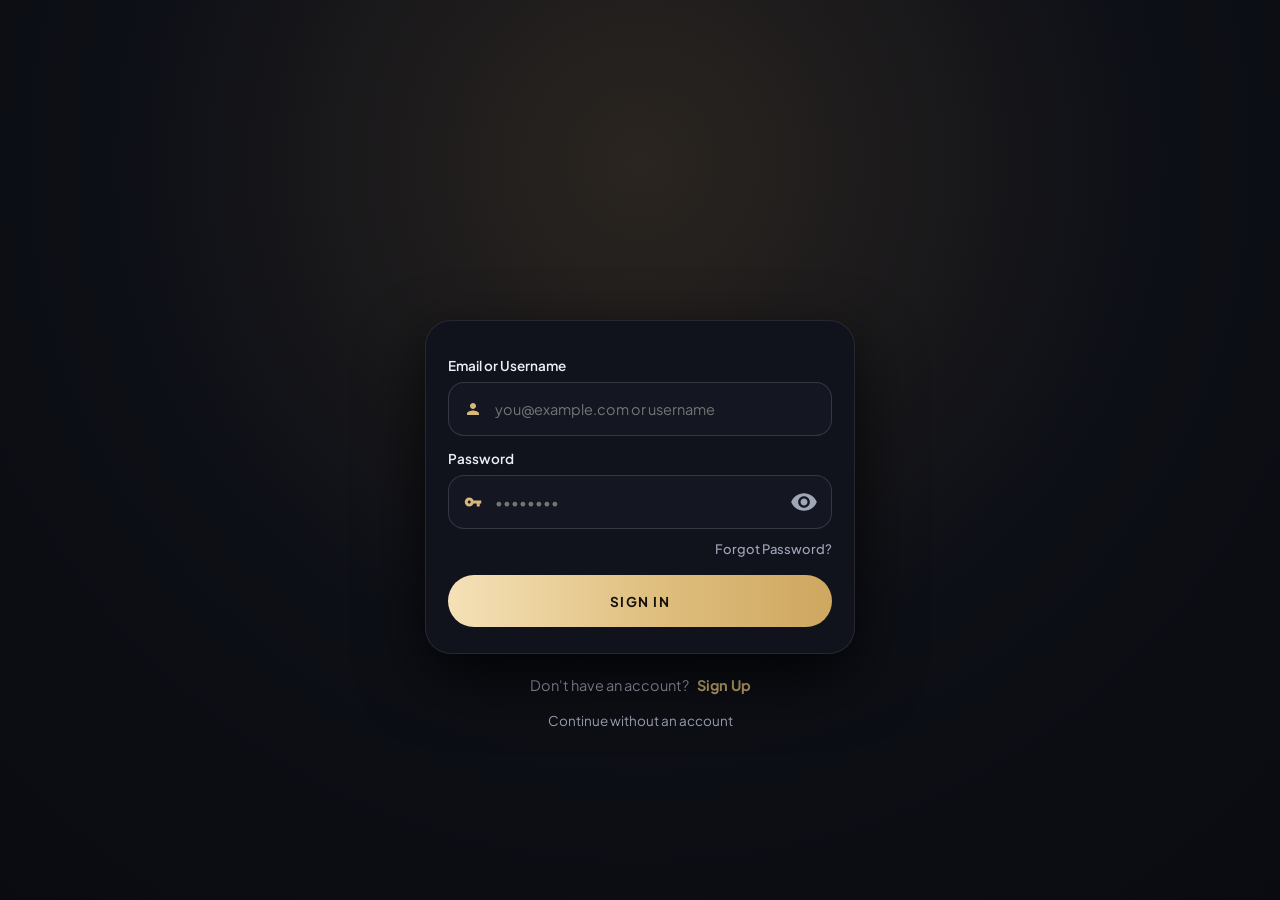
==== index.html @ 8891da36 "feat: add community review editing support Enable users to edit their community reviews directly wit" ====
<!DOCTYPE html>
<html lang="en" style="background-color:#09090f;">
<head>
  <meta charset="UTF-8" />
  <meta name="viewport" content="width=device-width, initial-scale=1.0, maximum-scale=1.0, user-scalable=no, viewport-fit=cover" />
  <title>Anime Universe — Track Anime &amp; Share Taste</title>
  <meta name="description" content="Track anime and donghua, follow weekly release schedules, rate with 5-star half-star precision, and share editorial review notes with the Anime Universe community." />
  <meta name="theme-color" content="#09090f" />
  <meta name="apple-mobile-web-app-capable" content="yes" />
  <meta name="apple-mobile-web-app-status-bar-style" content="black-translucent" />
  <meta name="apple-mobile-web-app-title" content="Anime Universe" />
  <link rel="manifest" href="/manifest.json" />
  <link rel="icon" type="image/png" sizes="192x192" href="/icon-192.png" />
  <link rel="icon" type="image/png" sizes="512x512" href="/icon-512.png" />
  <link rel="apple-touch-icon" href="/icon-192.png" />
  <link rel="preconnect" href="https://fonts.googleapis.com" />
  <link rel="preconnect" href="https://fonts.gstatic.com" crossorigin />
  <link href="https://fonts.googleapis.com/css2?family=Cormorant+Garamond:ital,wght@0,500;0,600;0,700;1,400&family=Plus+Jakarta+Sans:wght@400;500;600;700;800&display=swap" rel="stylesheet" />
  <link rel="stylesheet" href="/styles.css?v=2.19.2" />
</head>
<body style="background-color:#09090f;">
  <div id="app"></div>
  <script src="/assets-bundle.js"></script>
  <script type="module" src="/app.js?v=2.19.2"></script>
</body>
</html>
---- styles.css ----
/* ==========================================================================
   ANIME UNIVERSE — 1:1 OBSIDIAN & CHAMPAGNE GOLD DESIGN SYSTEM
   Exact visual & layout match to Android Compose screenshots across Web & PC
   ========================================================================== */

:root,
[data-theme="dark"] {
  --bg-main: #090B10;
  --bg-secondary: #0E1017;
  --card-bg: #12151F;
  --elevated-surface: #171B26;
  --glass-surface: rgba(18, 21, 31, 0.92);
  --accent-primary: #D8B778;
  --accent-secondary: #A68246;
  --highlight: #F0D9A8;
  --accent-soft: rgba(216, 183, 120, 0.15);
  --accent-border: rgba(216, 183, 120, 0.45);
  --on-accent: #141109;
  --text-primary: #F5F2EB;
  --text-secondary: #9FA6B8;
  --text-muted: #687084;
  --border-subtle: rgba(255, 255, 255, 0.07);
  --border-strong: rgba(216, 183, 120, 0.32);
  --success: #50C882;
  --warning: #E5A93C;
  --error: #E55A6B;
  --shadow-elevated: 0 18px 48px rgba(0, 0, 0, 0.72);
  color-scheme: dark;
}

[data-theme="light"] {
  --bg-main: #F6F7FB;
  --bg-secondary: #ECEEF5;
  --card-bg: #FFFFFF;
  --elevated-surface: #E3E6F0;
  --glass-surface: rgba(255, 255, 255, 0.90);
  --accent-primary: #9A670E;
  --accent-secondary: #7B4F05;
  --highlight: #7B4F05;
  --accent-soft: rgba(154, 103, 14, 0.12);
  --accent-border: rgba(154, 103, 14, 0.36);
  --on-accent: #FFFFFF;
  --text-primary: #141720;
  --text-secondary: #4C5366;
  --text-muted: #687084;
  --border-subtle: rgba(20, 23, 32, 0.09);
  --border-strong: rgba(154, 103, 14, 0.28);
  --success: #127A4E;
  --warning: #A66208;
  --error: #C43040;
  --shadow-elevated: 0 16px 40px rgba(20, 23, 32, 0.12);
  color-scheme: light;
}

/* Accent Theme Palettes */
[data-accent="ROSE"][data-theme="dark"] {
  --accent-primary: #F48FB1;
  --accent-secondary: #C25E82;
  --highlight: #FBCFE8;
  --accent-soft: rgba(244, 143, 177, 0.15);
  --accent-border: rgba(244, 143, 177, 0.42);
  --border-strong: rgba(244, 143, 177, 0.28);
  --on-accent: #1F0913;
}
[data-accent="EMERALD"][data-theme="dark"] {
  --accent-primary: #5CE098;
  --accent-secondary: #229A60;
  --highlight: #B8F7D4;
  --accent-soft: rgba(92, 224, 152, 0.14);
  --accent-border: rgba(92, 224, 152, 0.42);
  --border-strong: rgba(92, 224, 152, 0.28);
  --on-accent: #041E11;
}
[data-accent="INDIGO"][data-theme="dark"] {
  --accent-primary: #93A8FF;
  --accent-secondary: #5B73E8;
  --highlight: #DCE4FF;
  --accent-soft: rgba(147, 168, 255, 0.15);
  --accent-border: rgba(147, 168, 255, 0.42);
  --border-strong: rgba(147, 168, 255, 0.28);
  --on-accent: #080E2C;
}

* {
  box-sizing: border-box;
  margin: 0;
  padding: 0;
  -webkit-tap-highlight-color: transparent;
}

html, body {
  min-height: 100vh;
  background-color: var(--bg-main);
  color: var(--text-primary);
  font-family: 'Plus Jakarta Sans', -apple-system, BlinkMacSystemFont, 'SF Pro Text', 'Segoe UI', sans-serif;
  -webkit-font-smoothing: antialiased;
  -moz-osx-font-smoothing: grayscale;
  overflow-x: clip;
  user-select: none;
  -webkit-user-select: none;
  -webkit-tap-highlight-color: transparent;
  -webkit-touch-callout: none;
  overscroll-behavior: none;
}

input,
textarea,
[contenteditable="true"] {
  user-select: text;
  -webkit-user-select: text;
  -webkit-touch-callout: default;
}

img,
svg {
  -webkit-user-drag: none;
  user-drag: none;
  -webkit-touch-callout: none;
}

::-webkit-scrollbar {
  width: 6px;
  height: 6px;
}
::-webkit-scrollbar-track {
  background: transparent;
}
::-webkit-scrollbar-thumb {
  background: var(--border-strong);
  border-radius: 999px;
}

.serif-heading {
  font-family: 'Cormorant Garamond', Georgia, serif;
  font-weight: 500;
  letter-spacing: -0.01em;
}

.micro-label {
  font-size: 9.5px;
  font-weight: 700;
  text-transform: uppercase;
  letter-spacing: 0.15em;
}

.tabular-num {
  font-variant-numeric: tabular-nums;
}

/* ==========================================================================
   APP SHELL: SIDEBAR (>=900px), COMPACT RAIL (600-899px), BOTTOM DOCK (<600px)
   ========================================================================== */

.universe-scaffold {
  display: flex;
  min-height: 100vh;
  width: 100%;
  padding-left: 244px;
}

.midnight-sidebar {
  width: 244px;
  background: var(--bg-secondary);
  border-right: 1px solid var(--border-subtle);
  display: flex;
  flex-direction: column;
  padding: calc(22px + env(safe-area-inset-top, 0px)) 14px calc(22px + env(safe-area-inset-bottom, 0px));
  position: fixed;
  top: 0;
  left: 0;
  bottom: 0;
  height: 100vh;
  height: 100dvh;
  overflow-y: auto;
  overscroll-behavior: contain;
  flex-shrink: 0;
  z-index: 40;
  gap: 8px;
}

.sidebar-brand-row {
  display: flex;
  align-items: center;
  gap: 12px;
  padding: 4px 8px 14px;
}

.brand-monogram {
  width: 38px;
  height: 38px;
  border-radius: 12px;
  background: linear-gradient(135deg, var(--accent-primary), var(--accent-secondary));
  border: 1px solid rgba(255, 255, 255, 0.28);
  display: inline-flex;
  align-items: center;
  justify-content: center;
  font-family: 'Cormorant Garamond', Georgia, serif;
  font-size: 21px;
  font-weight: 700;
  color: var(--on-accent);
  flex-shrink: 0;
}

.quick-jump-box {
  width: 100%;
  height: 46px;
  border-radius: 16px;
  background: var(--card-bg);
  border: 1px solid rgba(255, 255, 255, 0.10);
  color: var(--text-secondary);
  display: flex;
  align-items: center;
  gap: 10px;
  padding: 0 14px;
  font-size: 13.5px;
  cursor: pointer;
  margin-bottom: 12px;
  transition: border-color 0.16s ease;
}
.quick-jump-box:hover {
  border-color: var(--accent-primary);
}

.sidebar-item {
  width: 100%;
  height: 50px;
  border-radius: 16px;
  border: 1px solid transparent;
  background: transparent;
  color: var(--text-secondary);
  display: flex;
  align-items: center;
  gap: 14px;
  padding: 0 14px;
  font-size: 14.5px;
  font-weight: 500;
  font-family: inherit;
  cursor: pointer;
  transition: all 0.16s ease;
}
.sidebar-item:hover {
  background: var(--card-bg);
  color: var(--text-primary);
}
.sidebar-item.active {
  background: rgba(216, 183, 120, 0.14);
  border-color: rgba(216, 183, 120, 0.45);
  color: var(--highlight);
  font-weight: 600;
}
.sidebar-item svg {
  width: 20px;
  height: 20px;
  flex-shrink: 0;
  color: var(--text-secondary);
}
.sidebar-item.active svg {
  color: var(--accent-primary);
}

.midnight-compact-rail {
  display: none;
  width: 84px;
  background: var(--bg-secondary);
  border-right: 1px solid var(--border-subtle);
  flex-direction: column;
  align-items: center;
  padding: calc(18px + env(safe-area-inset-top, 0px)) 8px calc(18px + env(safe-area-inset-bottom, 0px));
  position: fixed;
  top: 0;
  left: 0;
  bottom: 0;
  height: 100vh;
  height: 100dvh;
  overflow-y: auto;
  overscroll-behavior: contain;
  flex-shrink: 0;
  z-index: 40;
  gap: 10px;
}

.rail-item {
  width: 100%;
  height: 54px;
  border-radius: 16px;
  border: 1px solid transparent;
  background: transparent;
  color: var(--text-secondary);
  display: flex;
  flex-direction: column;
  align-items: center;
  justify-content: center;
  gap: 3px;
  font-size: 9px;
  font-weight: 600;
  font-family: inherit;
  cursor: pointer;
  transition: all 0.16s ease;
}
.rail-item.active {
  background: var(--accent-soft);
  border-color: var(--accent-border);
  color: var(--highlight);
}
.rail-item svg {
  width: 20px;
  height: 20px;
}
.rail-item.active svg {
  color: var(--accent-primary);
}

.universe-stage {
  flex: 1;
  min-width: 0;
  width: 100%;
  max-width: 1180px;
  margin: 0 auto;
  padding: calc(14px + env(safe-area-inset-top, 0px)) 22px calc(116px + env(safe-area-inset-bottom, 0px));
}

.midnight-bottom-dock-wrap {
  display: none;
  position: fixed;
  left: 0;
  right: 0;
  bottom: 0;
  padding: 10px 16px calc(10px + env(safe-area-inset-bottom, 0px));
  background: linear-gradient(180deg, transparent 0%, rgba(9, 11, 16, 0.88) 55%, var(--bg-main) 100%);
  z-index: 60;
  justify-content: center;
  pointer-events: none;
}

.midnight-bottom-dock {
  pointer-events: auto;
  width: 100%;
  max-width: 480px;
  height: 64px;
  border-radius: 999px;
  background: var(--bg-secondary);
  border: 1px solid var(--border-strong);
  box-shadow: 0 16px 38px rgba(0, 0, 0, 0.72);
  display: flex;
  align-items: center;
  justify-content: space-evenly;
  padding: 0 6px;
}

.dock-tab {
  flex: 1;
  height: 52px;
  border-radius: 999px;
  border: none;
  background: transparent;
  color: var(--text-muted);
  display: flex;
  flex-direction: column;
  align-items: center;
  justify-content: center;
  gap: 2px;
  cursor: pointer;
  transition: all 0.16s ease;
  font-family: inherit;
}
.dock-tab.active {
  background: var(--accent-soft);
  color: var(--highlight);
}
.dock-tab svg {
  width: 20px;
  height: 20px;
  color: var(--text-muted);
}
.dock-tab.active svg {
  color: var(--accent-primary);
}
.dock-tab-label {
  font-size: 8px;
  font-weight: 800;
  letter-spacing: 0.9px;
  text-transform: uppercase;
}

@media (min-width: 600px) and (max-width: 899px) {
  .universe-scaffold { padding-left: 84px; }
  .midnight-sidebar { display: none; }
  .midnight-compact-rail { display: flex; }
  .midnight-bottom-dock-wrap { display: none; }
}

@media (max-width: 599px) {
  .universe-scaffold { padding-left: 0; }
  .midnight-sidebar { display: none; }
  .midnight-compact-rail { display: none; }
  .midnight-bottom-dock-wrap { display: flex; }
  .universe-stage {
    padding: calc(10px + env(safe-area-inset-top, 0px)) 14px calc(110px + env(safe-area-inset-bottom, 0px));
  }
}

/* ==========================================================================
   OBSIDIAN TOP BAR
   ========================================================================== */

.obsidian-topbar {
  display: flex;
  align-items: center;
  justify-content: space-between;
  gap: 12px;
  padding: 4px 0 10px;
  margin-bottom: 12px;
}

.topbar-left {
  display: flex;
  align-items: center;
  gap: 12px;
  min-width: 0;
  flex: 1;
}

.topbar-title-main {
  font-family: 'Cormorant Garamond', Georgia, serif;
  font-size: 34px;
  line-height: 36px;
  font-weight: 500;
  color: var(--text-primary);
}

.topbar-title-brand {
  font-family: 'Cormorant Garamond', Georgia, serif;
  font-size: 26px;
  line-height: 28px;
  font-weight: 500;
  color: var(--text-primary);
}
.topbar-title-brand em {
  color: var(--accent-primary);
  font-style: italic;
}

.topbar-subtitle {
  font-size: 9.5px;
  font-weight: 700;
  letter-spacing: 2.4px;
  text-transform: uppercase;
  color: var(--text-secondary);
  margin-top: 3px;
}

.topbar-right {
  display: flex;
  align-items: center;
  gap: 10px;
  flex-shrink: 0;
}

.app-icon-btn {
  width: 44px;
  height: 44px;
  border-radius: 50%;
  background: var(--elevated-surface);
  border: 1px solid rgba(255, 255, 255, 0.09);
  color: var(--text-primary);
  display: inline-flex;
  align-items: center;
  justify-content: center;
  cursor: pointer;
  transition: transform 0.16s ease, border-color 0.16s ease;
}
.app-icon-btn:hover {
  transform: scale(1.05);
  border-color: var(--accent-border);
}
.app-icon-btn svg {
  width: 19px;
  height: 19px;
}

.profile-avatar-btn {
  width: 42px;
  height: 42px;
  border-radius: 50%;
  background: linear-gradient(135deg, var(--accent-primary), var(--accent-secondary));
  border: 1.5px solid rgba(255, 255, 255, 0.55);
  overflow: hidden;
  cursor: pointer;
  display: inline-flex;
  align-items: center;
  justify-content: center;
  padding: 0;
}
.profile-avatar-btn img {
  width: 100%;
  height: 100%;
  object-fit: cover;
  border-radius: 50%;
}

/* ==========================================================================
   HOME SCREEN: WEEK STRIP & DAY HEADERS (Matches Screenshot 3 1:1)
   ========================================================================== */

.section-header-row {
  display: flex;
  align-items: center;
  justify-content: space-between;
  margin-bottom: 12px;
}

.library-jump-pill {
  border-radius: 999px;
  background: #151824;
  border: 1px solid rgba(255, 255, 255, 0.08);
  color: var(--accent-primary);
  padding: 7px 14px;
  font-size: 10.5px;
  font-weight: 700;
  letter-spacing: 1.4px;
  text-transform: uppercase;
  cursor: pointer;
  font-family: inherit;
}
.library-jump-pill:hover {
  border-color: var(--accent-border);
}

.show-count-pill {
  border-radius: 999px;
  background: #151824;
  border: 1px solid rgba(255, 255, 255, 0.07);
  color: var(--accent-primary);
  padding: 5px 12px;
  font-size: 10px;
  font-weight: 700;
  letter-spacing: 1.3px;
  text-transform: uppercase;
}

.week-strip {
  display: flex;
  align-items: center;
  gap: 10px;
  overflow-x: auto;
  padding: 2px 0 10px;
  margin-bottom: 16px;
  scrollbar-width: none;
}
.week-strip::-webkit-scrollbar {
  display: none;
}

.week-day-pill {
  min-width: 64px;
  height: 78px;
  user-select: none;
  -webkit-user-select: none;
  -webkit-touch-callout: none;
  border-radius: 22px;
  background: #151824;
  border: 1px solid rgba(255, 255, 255, 0.08);
  padding: 9px 10px;
  display: flex;
  flex-direction: column;
  align-items: center;
  justify-content: space-between;
  cursor: pointer;
  flex-shrink: 0;
  transition: all 0.16s ease;
  font-family: inherit;
  position: relative;
}
.week-day-pill:hover {
  border-color: var(--accent-border);
}
.week-day-pill.selected {
  background: linear-gradient(180deg, rgba(216, 183, 120, 0.22), rgba(216, 183, 120, 0.08));
  border: 1.5px solid var(--accent-primary);
}
.week-day-pill.all-pill {
  justify-content: center;
}
.week-day-pill.all-pill .all-label {
  font-size: 15px;
  font-weight: 600;
  color: var(--text-secondary);
}
.week-day-pill.all-pill.selected .all-label {
  color: var(--highlight);
}
.week-day-pill.all-pill .all-dot {
  position: absolute;
  bottom: 8px;
  width: 5px;
  height: 5px;
  border-radius: 50%;
  background: var(--accent-primary);
}

.week-day-top {
  font-size: 9.5px;
  font-weight: 700;
  letter-spacing: 0.8px;
  text-transform: uppercase;
  color: var(--text-secondary);
}
.week-day-pill.selected .week-day-top {
  color: var(--highlight);
}

.week-day-mid {
  font-size: 19px;
  line-height: 21px;
  font-weight: 700;
  color: var(--text-primary);
  font-variant-numeric: tabular-nums;
}

.week-day-bottom {
  font-size: 11px;
  font-weight: 600;
  color: var(--text-muted);
  font-variant-numeric: tabular-nums;
}
.week-day-bottom.today-tag {
  font-size: 8.5px;
  font-weight: 800;
  letter-spacing: 0.6px;
  color: var(--success);
  text-transform: uppercase;
}

/* ==========================================================================
   POSTER TRACKER CARD
   ========================================================================== */

.poster-grid {
  display: grid;
  grid-template-columns: repeat(2, minmax(0, 1fr));
  gap: 18px 14px;
}
@media (min-width: 560px) {
  .poster-grid { grid-template-columns: repeat(3, minmax(0, 1fr)); }
}
@media (min-width: 840px) {
  .poster-grid { grid-template-columns: repeat(4, minmax(0, 1fr)); }
}
@media (min-width: 1120px) {
  .poster-grid { grid-template-columns: repeat(4, minmax(0, 1fr)); }
}

.poster-tracker-card {
  display: flex;
  flex-direction: column;
  width: 100%;
  transition: transform 0.2s cubic-bezier(0.22, 1, 0.36, 1);
}
.poster-tracker-card:hover {
  transform: translateY(-2px);
}

.poster-frame {
  position: relative;
  width: 100%;
  aspect-ratio: 2 / 3;
  border-radius: 22px;
  background: var(--card-bg);
  border: 1px solid var(--border-subtle);
  overflow: hidden;
  cursor: pointer;
  box-shadow: 0 6px 18px rgba(0, 0, 0, 0.48);
}
.poster-tracker-card:hover .poster-frame {
  border-color: var(--accent-primary);
}

.poster-frame img {
  width: 100%;
  height: 100%;
  object-fit: cover;
  display: block;
}

.poster-scrim {
  position: absolute;
  inset: 0;
  background: linear-gradient(180deg, transparent 0%, transparent 45%, rgba(0, 0, 0, 0.55) 75%, rgba(0, 0, 0, 0.90) 100%);
  pointer-events: none;
}

.poster-top-left {
  position: absolute;
  top: 10px;
  left: 10px;
  z-index: 2;
}

.poster-top-right {
  position: absolute;
  top: 10px;
  right: 10px;
  z-index: 2;
}

.rating-badge {
  display: inline-flex;
  align-items: center;
  gap: 4px;
  padding: 4px 9px;
  border-radius: 999px;
  background: rgba(14, 16, 24, 0.92);
  border: 1px solid var(--accent-border);
  color: var(--text-primary);
  font-size: 11px;
  font-weight: 700;
  font-variant-numeric: tabular-nums;
}

.poster-bottom-left {
  position: absolute;
  bottom: 10px;
  left: 12px;
  z-index: 2;
  font-size: 12px;
  font-weight: 700;
  color: #FFFFFF;
  font-variant-numeric: tabular-nums;
}

.poster-bottom-right {
  position: absolute;
  bottom: 10px;
  right: 10px;
  z-index: 2;
  padding: 4px 9px;
  border-radius: 999px;
  background: var(--accent-primary);
  color: var(--on-accent);
  font-size: 9px;
  font-weight: 800;
  letter-spacing: 0.5px;
  text-transform: uppercase;
}

.poster-info-col {
  display: flex;
  flex-direction: column;
  gap: 7px;
  padding: 9px 4px 4px;
}

.poster-card-title {
  font-size: 14px;
  line-height: 18px;
  font-weight: 600;
  color: var(--text-primary);
  min-height: 36px;
  display: -webkit-box;
  -webkit-line-clamp: 2;
  -webkit-box-orient: vertical;
  overflow: hidden;
  cursor: pointer;
}

.app-progress-bar {
  width: 100%;
  height: 3px;
  border-radius: 999px;
  background: var(--border-subtle);
  overflow: hidden;
}
.app-progress-fill {
  height: 100%;
  border-radius: 999px;
  background: linear-gradient(90deg, var(--accent-secondary), var(--accent-primary));
  transition: width 0.25s ease;
}
.app-progress-fill.completed {
  background: var(--success);
}

.capsule-stepper {
  width: 100%;
  border-radius: 999px;
  background: #151824;
  padding: 4px;
  display: flex;
  align-items: center;
  justify-content: space-between;
}

.stepper-circle-btn {
  width: 30px;
  height: 30px;
  border-radius: 50%;
  border: none;
  background: var(--card-bg);
  color: var(--text-primary);
  font-size: 16px;
  font-weight: 600;
  display: inline-flex;
  align-items: center;
  justify-content: center;
  cursor: pointer;
  flex-shrink: 0;
}
.stepper-circle-btn:disabled {
  opacity: 0.42;
  cursor: default;
}
.stepper-circle-btn.plus:not(:disabled) {
  background: var(--accent-primary);
  color: var(--on-accent);
  font-weight: 700;
}

.stepper-center-count {
  flex: 1;
  text-align: center;
  font-size: 14px;
  font-weight: 700;
  color: var(--text-primary);
  font-variant-numeric: tabular-nums;
  cursor: pointer;
}
.stepper-center-count span {
  font-size: 11.5px;
  font-weight: 500;
  color: var(--text-muted);
}

.poster-sub-pill {
  width: 100%;
  border-radius: 999px;
  padding: 5px 10px;
  font-size: 8.5px;
  font-weight: 800;
  letter-spacing: 0.9px;
  text-transform: uppercase;
  text-align: center;
}
.poster-sub-pill.completed {
  background: rgba(80, 200, 130, 0.14);
  color: var(--success);
}
.poster-sub-pill.airing {
  background: var(--accent-soft);
  color: var(--accent-primary);
  display: flex;
  align-items: center;
  justify-content: space-between;
}

.rate-note-row {
  display: flex;
  gap: 6px;
  width: 100%;
}
.rate-note-pill {
  flex: 1;
  border: none;
  border-radius: 999px;
  padding: 6px 4px;
  font-size: 10.5px;
  font-weight: 600;
  background: #151824;
  color: var(--text-secondary);
  cursor: pointer;
  font-family: inherit;
}
.rate-note-pill.active {
  background: var(--accent-soft);
  color: var(--highlight);
}

/* ==========================================================================
   SENTIMENT PILLS & LIBRARY FILTER PILLS (Matches Screenshot 2 & 5 1:1)
   ========================================================================== */

.sentiment-pill {
  display: inline-flex;
  align-items: center;
  padding: 4px 10px;
  border-radius: 999px;
  font-size: 8.5px;
  font-weight: 800;
  letter-spacing: 0.8px;
  text-transform: uppercase;
}
.sentiment-pill.solid.cinema { background: var(--accent-primary); color: var(--on-accent); }
.sentiment-pill.solid.worth  { background: var(--success); color: #042614; }
.sentiment-pill.solid.avg    { background: #9EA6BA; color: #0C0E14; }
.sentiment-pill.solid.boring { background: var(--warning); color: #2B1906; }
.sentiment-pill.solid.waste  { background: var(--error); color: #FFFFFF; }

.sentiment-pill.soft.cinema { background: rgba(216, 183, 120, 0.16); border: 1px solid rgba(216, 183, 120, 0.35); color: var(--accent-primary); }
.sentiment-pill.soft.worth  { background: rgba(80, 200, 130, 0.16); border: 1px solid rgba(80, 200, 130, 0.35); color: var(--success); }
.sentiment-pill.soft.avg    { background: rgba(158, 166, 186, 0.16); border: 1px solid rgba(158, 166, 186, 0.35); color: #9EA6BA; }
.sentiment-pill.soft.boring { background: rgba(229, 169, 60, 0.16); border: 1px solid rgba(229, 169, 60, 0.35); color: var(--warning); }
.sentiment-pill.soft.waste  { background: rgba(229, 90, 107, 0.16); border: 1px solid rgba(229, 90, 107, 0.35); color: var(--error); }

.capsule-strip {
  display: flex;
  align-items: center;
  gap: 8px;
  overflow-x: auto;
  padding: 2px 0 8px;
  margin-bottom: 8px;
  scrollbar-width: none;
}
.capsule-strip::-webkit-scrollbar {
  display: none;
}

.capsule-pill {
  border-radius: 999px;
  padding: 8px 15px;
  font-size: 11px;
  font-weight: 700;
  letter-spacing: 0.7px;
  font-family: inherit;
  background: #151824;
  color: var(--text-secondary);
  border: 1px solid rgba(255, 255, 255, 0.08);
  cursor: pointer;
  display: inline-flex;
  align-items: center;
  gap: 7px;
  white-space: nowrap;
  flex-shrink: 0;
  transition: all 0.16s ease;
}
.capsule-pill:hover {
  color: var(--text-primary);
  border-color: var(--accent-border);
}
.capsule-pill.active {
  background: rgba(216, 183, 120, 0.15);
  color: var(--highlight);
  border-color: var(--accent-primary);
}
.capsule-pill.gold-solid.active {
  background: linear-gradient(135deg, var(--highlight), var(--accent-primary));
  color: var(--on-accent);
  border-color: transparent;
}

.pill-count-circle {
  display: inline-flex;
  align-items: center;
  justify-content: center;
  min-width: 20px;
  height: 20px;
  padding: 0 6px;
  border-radius: 999px;
  background: rgba(255, 255, 255, 0.06);
  color: var(--text-secondary);
  font-size: 10.5px;
  font-weight: 700;
}
.capsule-pill.active .pill-count-circle {
  background: rgba(14, 16, 24, 0.85);
  color: var(--accent-primary);
}

.sentiment-filter-pill .sent-name.cinema { color: var(--accent-primary); }
.sentiment-filter-pill .sent-name.worth  { color: var(--success); }
.sentiment-filter-pill .sent-name.avg    { color: #9EA6BA; }
.sentiment-filter-pill .sent-name.boring { color: var(--warning); }
.sentiment-filter-pill .sent-name.waste  { color: var(--error); }
.sentiment-filter-pill .sent-count { color: var(--text-secondary); font-weight: 600; }

.app-search-bar {
  position: relative;
  width: 100%;
  margin-bottom: 12px;
}
.app-search-bar input {
  width: 100%;
  height: 52px;
  border-radius: 999px;
  background: #12151F;
  border: 1px solid rgba(255, 255, 255, 0.08);
  color: var(--text-primary);
  padding: 0 44px 0 46px;
  font-size: 14px;
  font-family: inherit;
  outline: none;
}
.app-search-bar input:focus {
  border-color: var(--accent-primary);
}
.app-search-bar .search-icon {
  position: absolute;
  left: 18px;
  top: 50%;
  transform: translateY(-50%);
  width: 18px;
  height: 18px;
  color: var(--text-secondary);
  pointer-events: none;
  display: inline-flex;
}
.app-search-bar .clear-btn {
  position: absolute;
  right: 14px;
  top: 50%;
  transform: translateY(-50%);
  width: 28px;
  height: 28px;
  border-radius: 50%;
  border: none;
  background: var(--elevated-surface);
  color: var(--text-secondary);
  cursor: pointer;
}

.app-card {
  background: var(--card-bg);
  border: 1px solid var(--border-subtle);
  border-radius: 24px;
  padding: 20px;
}
.app-card.clickable {
  cursor: pointer;
}
.app-card.clickable:hover {
  border-color: var(--accent-border);
}

.btn-primary {
  height: 52px;
  border-radius: 999px;
  padding: 0 24px;
  background: linear-gradient(90deg, #F5E1B8 0%, #DFBE7E 55%, #CEA760 100%);
  color: #141109;
  border: none;
  font-size: 13.5px;
  font-weight: 700;
  letter-spacing: 1.5px;
  font-family: inherit;
  display: inline-flex;
  align-items: center;
  justify-content: center;
  gap: 8px;
  cursor: pointer;
}
.btn-primary:disabled {
  opacity: 0.45;
  cursor: not-allowed;
}

.btn-secondary {
  height: 48px;
  border-radius: 999px;
  padding: 0 20px;
  background: var(--elevated-surface);
  color: var(--text-primary);
  border: 1px solid var(--border-strong);
  font-size: 13.5px;
  font-weight: 600;
  font-family: inherit;
  display: inline-flex;
  align-items: center;
  justify-content: center;
  gap: 8px;
  cursor: pointer;
}

/* ==========================================================================
   COMMUNITY REVIEW CARD (Matches Screenshot 5 1:1)
   ========================================================================== */

.community-review-list {
  display: flex;
  flex-direction: column;
  gap: 14px;
  margin-top: 6px;
}

.community-review-card {
  background: #12151F;
  border: 1px solid rgba(255, 255, 255, 0.08);
  border-radius: 26px;
  padding: 20px;
  display: flex;
  flex-direction: column;
  gap: 14px;
  cursor: pointer;
  transition: border-color 0.16s ease;
}
.community-review-card:hover {
  border-color: var(--accent-border);
}

.review-quote-box {
  background: #171B26;
  border-radius: 16px;
  padding: 14px 16px;
  display: flex;
  align-items: stretch;
  gap: 12px;
}

.review-quote-bar {
  width: 3px;
  border-radius: 999px;
  background: var(--accent-primary);
  flex-shrink: 0;
}

.review-quote-text {
  font-style: italic;
  color: var(--text-primary);
  font-size: 14.5px;
  line-height: 1.55;
}

.community-comment-btn {
  height: 34px;
  padding: 0 12px;
  border-radius: 999px;
  background: rgba(216, 183, 120, 0.14);
  border: 1px solid rgba(216, 183, 120, 0.36);
  color: var(--highlight);
  font-size: 12.5px;
  font-weight: 700;
  font-family: inherit;
  display: inline-flex;
  align-items: center;
  justify-content: center;
  gap: 6px;
  cursor: pointer;
  transition: background 0.16s ease, border-color 0.16s ease, transform 0.16s ease;
}
.community-comment-btn:hover {
  background: rgba(216, 183, 120, 0.24);
  border-color: var(--accent-primary);
  transform: translateY(-1px);
}
.community-comment-btn .comment-icon-svg {
  width: 15px;
  height: 15px;
  display: inline-flex;
  color: var(--accent-primary);
}
.community-comment-btn .comment-icon-svg svg {
  width: 100%;
  height: 100%;
}

.community-comments-modal {
  max-width: 560px;
}

.community-comments-list {
  display: flex;
  flex-direction: column;
  gap: 10px;
  max-height: 52vh;
  overflow-y: auto;
  padding-right: 4px;
}

.community-comment-item {
  background: #141824;
  border: 1px solid rgba(255, 255, 255, 0.08);
  border-radius: 18px;
  padding: 13px 14px;
  display: flex;
  flex-direction: column;
  gap: 10px;
}

.community-comment-composer {
  background: #131722;
  border: 1px solid rgba(216, 183, 120, 0.28);
  border-radius: 18px;
  padding: 12px 14px;
  display: flex;
  flex-direction: column;
  gap: 10px;
}

/* ==========================================================================
   AUTH SCREEN WITH MASCOT (Matches Screenshot 1 1:1)
   ========================================================================== */

.auth-viewport {
  min-height: 100vh;
  width: 100%;
  background: radial-gradient(circle at 50% 18%, rgba(216, 183, 120, 0.16), rgba(14, 16, 23, 0.96) 52%, #090B10 100%);
  display: flex;
  flex-direction: column;
  align-items: center;
  justify-content: center;
  padding: 24px 16px 40px;
}

.auth-mascot-stack {
  position: relative;
  width: 100%;
  max-width: 430px;
  padding-top: 165px;
}

.auth-mascot-img {
  position: absolute;
  top: 0;
  left: 50%;
  transform: translateX(-50%);
  width: 220px;
  height: 210px;
  object-fit: contain;
  z-index: 3;
  pointer-events: none;
  filter: drop-shadow(0 12px 24px rgba(0, 0, 0, 0.65));
}

.glass-auth-card {
  position: relative;
  z-index: 2;
  background: #11131C;
  border: 1px solid rgba(255, 255, 255, 0.09);
  border-radius: 26px;
  padding: 36px 22px 26px;
  box-shadow: 0 24px 64px rgba(0, 0, 0, 0.78);
  display: flex;
  flex-direction: column;
  gap: 14px;
}

.auth-field-label {
  font-size: 13.5px;
  font-weight: 600;
  color: #EDEFF5;
  margin-bottom: -6px;
}

.auth-input-wrap {
  position: relative;
  width: 100%;
  display: flex;
  align-items: center;
}

.auth-input-icon {
  position: absolute;
  left: 16px;
  width: 18px;
  height: 18px;
  color: var(--accent-primary);
  display: inline-flex;
  align-items: center;
  justify-content: center;
  pointer-events: none;
}

.auth-eye-btn {
  position: absolute;
  right: 14px;
  background: none;
  border: none;
  color: #9FA6B8;
  width: 28px;
  height: 28px;
  display: inline-flex;
  align-items: center;
  justify-content: center;
  cursor: pointer;
}

.auth-input {
  width: 100%;
  height: 54px;
  border-radius: 16px;
  background: #141722;
  border: 1px solid rgba(255, 255, 255, 0.14);
  color: #F5F2EB;
  padding: 0 16px;
  font-size: 14.5px;
  font-family: inherit;
  outline: none;
}
.auth-input.with-left-icon {
  padding-left: 46px;
}
.auth-input.with-right-icon {
  padding-right: 46px;
}
.auth-input:focus {
  border-color: var(--accent-primary);
}

.auth-forgot-row {
  display: flex;
  justify-content: flex-end;
  margin-top: -2px;
}

.auth-forgot-btn {
  background: none;
  border: none;
  color: #9FA6B8;
  font-size: 13px;
  font-weight: 500;
  cursor: pointer;
  font-family: inherit;
}
.auth-forgot-btn:hover {
  color: var(--highlight);
}

.auth-footer-links {
  display: flex;
  flex-direction: column;
  align-items: center;
  gap: 18px;
  margin-top: 22px;
}

.round-avatar-carousel {
  display: flex;
  align-items: center;
  gap: 16px;
  overflow-x: auto;
  padding: 10px 8px;
  scrollbar-width: none;
}
.round-avatar-carousel::-webkit-scrollbar {
  display: none;
}

.avatar-carousel-item {
  display: flex;
  flex-direction: column;
  align-items: center;
  gap: 8px;
  width: 88px;
  flex-shrink: 0;
  cursor: pointer;
  transition: transform 0.18s ease;
}
.avatar-carousel-item.selected {
  transform: scale(1.1);
}

.avatar-ring-wrap {
  position: relative;
  width: 74px;
  height: 74px;
  border-radius: 50%;
  padding: 3px;
  border: 1.5px solid rgba(255, 255, 255, 0.18);
}
.avatar-carousel-item.selected .avatar-ring-wrap {
  border: 2.5px solid #F6D89E;
  box-shadow: 0 0 20px rgba(216, 183, 120, 0.48);
}
.avatar-ring-wrap img {
  width: 100%;
  height: 100%;
  border-radius: 50%;
  object-fit: cover;
  display: block;
}
.avatar-check-badge {
  position: absolute;
  bottom: 0;
  right: 0;
  width: 22px;
  height: 22px;
  border-radius: 50%;
  background: #D8B778;
  border: 2px solid #0E0E14;
  color: #070604;
  font-size: 12px;
  font-weight: 900;
  display: flex;
  align-items: center;
  justify-content: center;
}

/* ==========================================================================
   MODALS & BOTTOM SHEETS
   ========================================================================== */

.modal-backdrop {
  position: fixed;
  inset: 0;
  background: rgba(3, 3, 4, 0.78);
  backdrop-filter: blur(12px);
  -webkit-backdrop-filter: blur(12px);
  z-index: 90;
  display: flex;
  align-items: center;
  justify-content: center;
  padding: 16px;
}

.modal-sheet {
  width: 100%;
  max-width: 520px;
  max-height: 90vh;
  overflow-y: auto;
  background: var(--bg-secondary);
  border: 1px solid var(--border-strong);
  border-radius: 28px;
  padding: 22px;
  box-shadow: var(--shadow-elevated);
  display: flex;
  flex-direction: column;
  gap: 14px;
}

/* ==========================================================================
   DOWNLOAD APPLICATIONS CENTER (Mobile, Tablet & Desktop Responsive)
   ========================================================================== */

.downloads-hero-card {
  position: relative;
  background: radial-gradient(circle at 88% 12%, rgba(216, 183, 120, 0.20), transparent 52%),
              linear-gradient(145deg, #141824 0%, #10131C 100%);
  border: 1px solid var(--border-strong);
  border-radius: 26px;
  padding: 26px 24px;
  margin-bottom: 20px;
  display: flex;
  flex-wrap: wrap;
  align-items: center;
  justify-content: space-between;
  gap: 18px;
  overflow: hidden;
}

.downloads-hero-badge {
  display: inline-flex;
  align-items: center;
  gap: 7px;
  padding: 5px 12px;
  border-radius: 999px;
  background: rgba(216, 183, 120, 0.14);
  border: 1px solid var(--accent-border);
  color: var(--highlight);
  font-size: 10px;
  font-weight: 800;
  letter-spacing: 1.5px;
  text-transform: uppercase;
  margin-bottom: 10px;
}

.downloads-cards-grid {
  display: grid;
  grid-template-columns: 1fr;
  gap: 18px;
  margin-bottom: 26px;
}

@media (min-width: 680px) {
  .downloads-cards-grid {
    grid-template-columns: repeat(2, minmax(0, 1fr));
  }
}

@media (min-width: 1040px) {
  .downloads-cards-grid {
    grid-template-columns: repeat(3, minmax(0, 1fr));
  }
}

.download-platform-card {
  position: relative;
  background: var(--card-bg);
  border: 1px solid rgba(255, 255, 255, 0.08);
  border-radius: 26px;
  padding: 24px 22px;
  display: flex;
  flex-direction: column;
  justify-content: space-between;
  gap: 18px;
  box-shadow: 0 12px 32px rgba(0, 0, 0, 0.45);
  transition: transform 0.2s cubic-bezier(0.22, 1, 0.36, 1), border-color 0.2s ease, box-shadow 0.2s ease;
}

.download-platform-card:hover {
  transform: translateY(-3px);
  border-color: var(--accent-border);
  box-shadow: 0 18px 42px rgba(0, 0, 0, 0.65);
}

.download-platform-card.recommended {
  background: linear-gradient(180deg, rgba(216, 183, 120, 0.09) 0%, var(--card-bg) 42%);
  border: 1.5px solid var(--accent-primary);
}

.recommended-ribbon {
  position: absolute;
  top: 14px;
  right: 16px;
  padding: 4px 10px;
  border-radius: 999px;
  background: linear-gradient(135deg, var(--highlight), var(--accent-primary));
  color: var(--on-accent);
  font-size: 9px;
  font-weight: 800;
  letter-spacing: 1px;
  text-transform: uppercase;
}

.platform-emblem {
  width: 56px;
  height: 56px;
  border-radius: 18px;
  background: var(--elevated-surface);
  border: 1px solid var(--border-strong);
  display: inline-flex;
  align-items: center;
  justify-content: center;
  color: var(--accent-primary);
  flex-shrink: 0;
}

.platform-emblem svg {
  width: 28px;
  height: 28px;
}

.platform-emblem.android {
  color: #5CE092;
  border-color: rgba(92, 224, 146, 0.35);
  background: rgba(92, 224, 146, 0.10);
}

.platform-emblem.windows {
  color: #67B7F7;
  border-color: rgba(103, 183, 247, 0.35);
  background: rgba(103, 183, 247, 0.10);
}

.platform-emblem.macos {
  color: var(--highlight);
  border-color: rgba(240, 217, 168, 0.38);
  background: rgba(216, 183, 120, 0.12);
}

.download-meta-grid {
  display: grid;
  grid-template-columns: repeat(3, minmax(0, 1fr));
  gap: 10px;
  background: var(--elevated-surface);
  border: 1px solid rgba(255, 255, 255, 0.05);
  border-radius: 18px;
  padding: 13px 14px;
}

.download-meta-item {
  display: flex;
  flex-direction: column;
  gap: 3px;
  min-width: 0;
}

.download-meta-label {
  font-size: 9px;
  font-weight: 700;
  letter-spacing: 1.3px;
  text-transform: uppercase;
  color: var(--text-muted);
}

.download-meta-val {
  font-size: 13px;
  font-weight: 600;
  color: var(--text-primary);
  font-variant-numeric: tabular-nums;
  white-space: nowrap;
  overflow: hidden;
  text-overflow: ellipsis;
}

.download-os-box {
  background: rgba(255, 255, 255, 0.025);
  border: 1px solid rgba(255, 255, 255, 0.06);
  border-radius: 14px;
  padding: 10px 13px;
  display: flex;
  flex-direction: column;
  gap: 3px;
}

.btn-coming-soon {
  width: 100%;
  height: 52px;
  border-radius: 999px;
  background: rgba(23, 27, 38, 0.9);
  border: 1px dashed rgba(216, 183, 120, 0.42);
  color: var(--highlight);
  font-size: 12.5px;
  font-weight: 700;
  letter-spacing: 1.5px;
  text-transform: uppercase;
  display: inline-flex;
  align-items: center;
  justify-content: center;
  gap: 8px;
  cursor: not-allowed;
  user-select: none;
}

.download-progress-wrap {
  background: var(--elevated-surface);
  border: 1px solid var(--accent-border);
  border-radius: 16px;
  padding: 10px 14px;
  display: flex;
  flex-direction: column;
  gap: 7px;
}

.download-progress-track {
  width: 100%;
  height: 6px;
  border-radius: 999px;
  background: rgba(255, 255, 255, 0.08);
  overflow: hidden;
}

.download-progress-bar {
  height: 100%;
  border-radius: 999px;
  background: linear-gradient(90deg, var(--accent-secondary), var(--accent-primary), var(--highlight));
  transition: width 0.18s ease;
}

.star-frac-wrap {
  position: relative;
  display: inline-block;
  line-height: 1;
  font-size: 17px;
  color: #383D4E;
}

.star-frac-fill {
  position: absolute;
  top: 0;
  left: 0;
  overflow: hidden;
  white-space: nowrap;
  color: var(--accent-primary);
  pointer-events: none;
}

.smooth-rating-slider-wrap {
  display: flex;
  flex-direction: column;
  gap: 5px;
  width: 100%;
  user-select: none;
  -webkit-user-select: none;
}

.smooth-rating-slider {
  position: relative;
  display: flex;
  align-items: center;
  width: 100%;
  height: 44px;
  padding: 0 15px;
  box-sizing: border-box;
  cursor: pointer;
  touch-action: none;
  -webkit-touch-callout: none;
  -webkit-tap-highlight-color: transparent;
  user-select: none;
  -webkit-user-select: none;
  outline: none;
}

.smooth-rating-slider.lg {
  height: 50px;
  padding: 0 16px;
}

.smooth-rating-slider-track {
  position: relative;
  width: 100%;
  height: 9px;
  border-radius: 999px;
  background: rgba(255, 255, 255, 0.08);
  box-shadow: inset 0 1.5px 4px rgba(0, 0, 0, 0.58), 0 0 0 1px rgba(255, 255, 255, 0.07);
  overflow: visible;
  pointer-events: none;
}

.smooth-rating-slider.lg .smooth-rating-slider-track {
  height: 12px;
}

.smooth-rating-slider-fill {
  position: absolute;
  top: 0;
  left: 0;
  height: 100%;
  width: var(--slider-pct, 0%);
  border-radius: 999px;
  background: linear-gradient(90deg, #9d7534 0%, #d8b778 52%, #f0d79f 100%);
  box-shadow: 0 0 12px rgba(216, 183, 120, 0.35), inset 0 1px 0 rgba(255, 249, 232, 0.38);
  pointer-events: none;
  will-change: width;
}

.smooth-rating-slider.is-animating .smooth-rating-slider-fill {
  transition: width 0.24s cubic-bezier(0.22, 1, 0.36, 1);
}

.smooth-rating-slider-thumb {
  position: absolute;
  top: 50%;
  left: var(--slider-pct, 0%);
  width: 26px;
  height: 26px;
  border-radius: 50%;
  background: radial-gradient(circle at 34% 28%, #fff6dc 0%, #e5c484 48%, #b3893f 100%);
  border: 2.5px solid #0c0d14;
  box-shadow: 0 3px 12px rgba(216, 183, 120, 0.62), 0 0 0 1px rgba(247, 224, 174, 0.45);
  transform: translate(-50%, -50%) scale(1);
  transition: transform 0.18s cubic-bezier(0.22, 1, 0.36, 1), box-shadow 0.2s ease;
  pointer-events: none;
  will-change: left, transform;
}

.smooth-rating-slider.is-animating .smooth-rating-slider-thumb {
  transition: left 0.24s cubic-bezier(0.22, 1, 0.36, 1), transform 0.18s cubic-bezier(0.22, 1, 0.36, 1), box-shadow 0.2s ease;
}

.smooth-rating-slider.lg .smooth-rating-slider-thumb {
  width: 30px;
  height: 30px;
  border-width: 3px;
}

.smooth-rating-slider-thumb::after {
  content: '';
  position: absolute;
  top: 50%;
  left: 50%;
  width: 7px;
  height: 7px;
  border-radius: 50%;
  background: rgba(255, 253, 245, 0.96);
  box-shadow: 0 0 6px rgba(255, 247, 224, 0.85);
  transform: translate(-50%, -50%);
}

.smooth-rating-slider-bubble {
  position: absolute;
  bottom: calc(100% + 10px);
  left: 50%;
  transform: translate(-50%, 6px) scale(0.84);
  opacity: 0;
  padding: 4px 10px;
  border-radius: 999px;
  background: linear-gradient(135deg, rgba(22, 24, 36, 0.96), rgba(14, 15, 23, 0.98));
  border: 1px solid rgba(216, 183, 120, 0.65);
  color: #f9e4b4;
  font-size: 12px;
  font-weight: 800;
  letter-spacing: 0.2px;
  white-space: nowrap;
  font-variant-numeric: tabular-nums;
  box-shadow: 0 6px 18px rgba(0, 0, 0, 0.55), 0 0 12px rgba(216, 183, 120, 0.28);
  pointer-events: none;
  transition: opacity 0.16s ease, transform 0.18s cubic-bezier(0.22, 1, 0.36, 1);
}

.smooth-rating-slider.is-dragging {
  cursor: grabbing;
}

.smooth-rating-slider.is-dragging .smooth-rating-slider-fill {
  box-shadow: 0 0 20px rgba(216, 183, 120, 0.62), inset 0 1px 0 rgba(255, 249, 232, 0.6);
}

.smooth-rating-slider.is-dragging .smooth-rating-slider-thumb {
  transform: translate(-50%, -50%) scale(1.18);
  box-shadow: 0 0 0 9px rgba(216, 183, 120, 0.22), 0 4px 22px rgba(216, 183, 120, 0.88);
}

.smooth-rating-slider.is-dragging .smooth-rating-slider-bubble {
  opacity: 1;
  transform: translate(-50%, 0) scale(1);
}

.smooth-rating-slider:focus-visible .smooth-rating-slider-thumb {
  box-shadow: 0 0 0 6px rgba(216, 183, 120, 0.35);
}

.smooth-rating-slider-scale {
  display: flex;
  justify-content: space-between;
  padding: 0 10px;
  font-size: 10.5px;
  font-weight: 600;
  color: var(--text-muted);
  font-variant-numeric: tabular-nums;
  pointer-events: none;
}

.smooth-rating-slider-scale span {
  transition: color 0.16s ease, transform 0.16s ease;
}

.smooth-rating-slider-scale span.lit {
  color: var(--accent-primary);
}

.community-qr-header {
  display: flex;
  align-items: center;
  justify-content: space-between;
  gap: 8px;
  flex-wrap: nowrap;
  min-height: 28px;
}

.community-qr-header-left {
  display: flex;
  align-items: center;
  gap: 8px;
  min-width: 0;
  flex-shrink: 1;
}

.community-qr-val {
  display: inline-block;
  min-width: 52px;
  font-size: 16px;
  font-weight: 800;
  color: var(--highlight);
  white-space: nowrap;
}

.community-qr-sent-slot {
  display: inline-flex;
  align-items: center;
  justify-content: flex-end;
  min-width: 74px;
  flex-shrink: 0;
}

.community-qr-footer {
  display: flex;
  align-items: center;
  justify-content: space-between;
  gap: 8px;
  flex-wrap: nowrap;
}

.community-quick-rate-btn {
  display: inline-flex;
  align-items: center;
  gap: 5px;
  height: 32px;
  padding: 0 11px;
  border-radius: 999px;
  border: 1px solid var(--accent-border);
  background: var(--accent-soft);
  color: var(--highlight);
  font-size: 12px;
  font-weight: 700;
  font-family: inherit;
  cursor: pointer;
  transition: transform 0.14s ease, background 0.14s ease;
}

.community-quick-rate-btn:hover {
  background: rgba(216, 183, 120, 0.24);
  transform: translateY(-1px);
}

.community-quick-rate-drawer {
  margin-top: 4px;
  padding: 12px 14px;
  border-radius: 16px;
  background: var(--elevated-surface);
  border: 1px solid var(--accent-border);
  display: flex;
  flex-direction: column;
  gap: 10px;
}

.in-app-notif-banner {
  position: fixed;
  top: calc(14px + env(safe-area-inset-top, 0px));
  right: 16px;
  left: 16px;
  max-width: 420px;
  margin-left: auto;
  z-index: 1400;
  display: flex;
  align-items: center;
  gap: 12px;
  padding: 12px 14px;
  border-radius: 18px;
  background: var(--glass-surface);
  backdrop-filter: blur(18px);
  -webkit-backdrop-filter: blur(18px);
  border: 1px solid var(--accent-border);
  box-shadow: 0 16px 42px rgba(0, 0, 0, 0.6);
  cursor: pointer;
  animation: auNotifSlideIn 0.24s cubic-bezier(0.2, 0.8, 0.2, 1);
}

@keyframes auNotifSlideIn {
  from {
    opacity: 0;
    transform: translateY(-16px) scale(0.97);
  }
  to {
    opacity: 1;
    transform: translateY(0) scale(1);
  }
}

.in-app-notif-close {
  width: 28px;
  height: 28px;
  border-radius: 50%;
  border: 1px solid var(--border-subtle);
  background: var(--elevated-surface);
  color: var(--text-secondary);
  display: inline-flex;
  align-items: center;
  justify-content: center;
  font-size: 12px;
  cursor: pointer;
  flex-shrink: 0;
}

.prev-version-card {
  background: var(--elevated-surface);
  border: 1px solid rgba(255, 255, 255, 0.06);
  border-radius: 20px;
  padding: 16px 18px;
  display: flex;
  flex-direction: column;
  gap: 10px;
}

/* ==========================================================================
   INLINE CUSTOM EPISODE NUMBER EDITOR (PART 5)
   ========================================================================== */

.inline-ep-wrap {
  display: flex;
  flex-direction: column;
  gap: 4px;
  width: 100%;
}

.stepper-center-count.editable-ep-trigger {
  display: inline-flex;
  align-items: center;
  justify-content: center;
  gap: 2px;
  min-height: 30px;
  padding: 0 8px;
  border-radius: 999px;
  border: 1px solid transparent;
  transition: border-color 0.15s ease, background-color 0.15s ease;
}

.stepper-center-count.editable-ep-trigger:hover {
  border-color: var(--accent-border);
  background: rgba(216, 183, 120, 0.08);
}

.capsule-stepper.editing {
  border: 1px solid var(--accent-primary);
  box-shadow: 0 0 0 2px rgba(216, 183, 120, 0.16);
  gap: 4px;
  padding: 3px 5px;
}

.capsule-stepper.detail-stepper {
  height: 50px;
  padding: 6px;
}

.inline-ep-input-group {
  flex: 1;
  min-width: 0;
  display: flex;
  align-items: center;
  justify-content: center;
  gap: 3px;
}

.inline-ep-input {
  width: 56px;
  min-width: 40px;
  max-width: 82px;
  height: 28px;
  border-radius: 10px;
  border: 1px solid var(--accent-border);
  background: var(--card-bg);
  color: var(--text-primary);
  font-size: 13.5px;
  font-weight: 700;
  font-family: inherit;
  font-variant-numeric: tabular-nums;
  text-align: center;
  outline: none;
  padding: 0 4px;
}

.capsule-stepper.detail-stepper .inline-ep-input {
  width: 84px;
  max-width: 110px;
  height: 36px;
  font-size: 17px;
}

.inline-ep-input:focus {
  border-color: var(--accent-primary);
}

.inline-ep-total {
  font-size: 11.5px;
  font-weight: 500;
  color: var(--text-muted);
  font-variant-numeric: tabular-nums;
  white-space: nowrap;
}

.capsule-stepper.detail-stepper .inline-ep-total {
  font-size: 14px;
}

.inline-ep-action-btn {
  width: 28px;
  height: 28px;
  border-radius: 50%;
  border: none;
  display: inline-flex;
  align-items: center;
  justify-content: center;
  font-size: 13px;
  font-weight: 800;
  cursor: pointer;
  flex-shrink: 0;
  transition: transform 0.12s ease, opacity 0.12s ease;
}

.capsule-stepper.detail-stepper .inline-ep-action-btn {
  width: 34px;
  height: 34px;
  font-size: 15px;
}

.inline-ep-action-btn.save {
  background: var(--accent-primary);
  color: var(--on-accent);
}

.inline-ep-action-btn.cancel {
  background: var(--card-bg);
  color: var(--text-secondary);
  border: 1px solid var(--border-subtle);
}

.inline-ep-action-btn:disabled {
  opacity: 0.5;
  cursor: default;
}

.inline-ep-spinner {
  width: 14px;
  height: 14px;
  border: 2px solid rgba(20, 17, 9, 0.25);
  border-top-color: var(--on-accent);
  border-radius: 50%;
  animation: auSpin 0.65s linear infinite;
}

@keyframes auSpin {
  to { transform: rotate(360deg); }
}

.inline-ep-error {
  font-size: 10.5px;
  font-weight: 600;
  color: var(--error);
  text-align: center;
  line-height: 1.3;
  padding: 0 4px;
}

/* ==========================================================================
   ANIME CARD RIGHT-CLICK / LONG-PRESS CONTEXT MENU (PART 4)
   ========================================================================== */

.collection-category-pill {
  user-select: none;
  -webkit-user-select: none;
  -webkit-touch-callout: none;
}

.anime-context-backdrop {
  position: fixed;
  inset: 0;
  z-index: 120;
  background: rgba(0, 0, 0, 0.32);
}

.anime-context-menu {
  position: fixed;
  z-index: 121;
  width: 248px;
  background: var(--bg-secondary);
  border: 1px solid var(--border-strong);
  border-radius: 18px;
  padding: 8px;
  box-shadow: 0 20px 50px rgba(0, 0, 0, 0.78);
  display: flex;
  flex-direction: column;
  gap: 3px;
  backdrop-filter: blur(16px);
  -webkit-backdrop-filter: blur(16px);
}

.anime-context-header {
  display: flex;
  align-items: center;
  gap: 10px;
  padding: 6px 8px 8px;
  border-bottom: 1px solid var(--border-subtle);
  margin-bottom: 4px;
}

.anime-context-header img {
  width: 32px;
  height: 44px;
  border-radius: 8px;
  object-fit: cover;
  flex-shrink: 0;
}

.anime-context-title {
  font-size: 13px;
  font-weight: 700;
  color: var(--text-primary);
  display: -webkit-box;
  -webkit-line-clamp: 2;
  -webkit-box-orient: vertical;
  overflow: hidden;
  line-height: 1.25;
}

.anime-context-item {
  width: 100%;
  min-height: 40px;
  border: none;
  border-radius: 12px;
  background: transparent;
  color: var(--text-primary);
  font-size: 13px;
  font-weight: 600;
  font-family: inherit;
  padding: 8px 10px;
  display: flex;
  align-items: center;
  gap: 10px;
  cursor: pointer;
  text-align: left;
  transition: background-color 0.14s ease, color 0.14s ease;
}

.anime-context-item:hover {
  background: var(--elevated-surface);
}

.anime-context-item.danger {
  color: var(--error);
}

.anime-context-item.danger:hover {
  background: rgba(229, 90, 107, 0.14);
}

.anime-context-item.accent {
  color: var(--accent-primary);
}

.anime-context-item.accent:hover {
  background: var(--accent-soft);
}

.btn-danger {
  height: 48px;
  border-radius: 999px;
  padding: 0 20px;
  background: var(--error);
  color: #FFFFFF;
  border: none;
  font-size: 13.5px;
  font-weight: 700;
  font-family: inherit;
  display: inline-flex;
  align-items: center;
  justify-content: center;
  gap: 8px;
  cursor: pointer;
}

.au-toast {
  position: fixed;
  bottom: 84px;
  left: 50%;
  transform: translateX(-50%);
  z-index: 130;
  padding: 10px 18px;
  border-radius: 999px;
  background: var(--bg-secondary);
  border: 1px solid var(--border-strong);
  color: var(--text-primary);
  font-size: 13px;
  font-weight: 600;
  box-shadow: var(--shadow-elevated);
  pointer-events: none;
}

.au-toast.error {
  border-color: var(--error);
  color: var(--error);
}

/* Sandrone Sidebar Mascot (Web Desktop & Medium Rail Only) */
.sidebar-sandrone-slot {
  margin-top: auto;
  padding: 18px 6px 6px;
  display: flex;
  flex-direction: column;
  align-items: center;
  justify-content: flex-end;
  flex-shrink: 0;
}

.rail-sandrone-slot {
  margin-top: auto;
  padding: 12px 2px 4px;
  display: flex;
  align-items: center;
  justify-content: center;
  width: 100%;
  flex-shrink: 0;
}

.sandrone-mascot-btn {
  position: relative;
  border: none;
  background: transparent;
  padding: 6px;
  margin: 0;
  border-radius: 22px;
  cursor: pointer;
  display: inline-flex;
  align-items: center;
  justify-content: center;
  outline: none;
  user-select: none;
  -webkit-tap-highlight-color: transparent;
  transition: transform 0.22s cubic-bezier(0.22, 1, 0.36, 1), filter 0.22s ease;
}

.sandrone-mascot-btn::before {
  content: '';
  position: absolute;
  inset: 14px;
  border-radius: 50%;
  background: radial-gradient(circle, rgba(216, 183, 120, 0.24) 0%, rgba(216, 183, 120, 0) 70%);
  opacity: 0;
  transform: scale(0.86);
  transition: opacity 0.24s ease, transform 0.24s ease;
  pointer-events: none;
}

.sandrone-mascot-btn:hover {
  transform: translateY(-4px) scale(1.03);
}

.sandrone-mascot-btn:hover::before,
.sandrone-mascot-btn:focus-visible::before {
  opacity: 0.9;
  transform: scale(1.04);
}

.sandrone-mascot-btn:focus-visible {
  box-shadow: 0 0 0 2px rgba(216, 183, 120, 0.55);
}

.sandrone-mascot-btn:active,
.sandrone-mascot-btn.is-tapped {
  transform: scale(0.94);
}

.sandrone-mascot-btn.is-playing::before {
  opacity: 1;
  animation: sandroneAuraPulse 1.35s ease-in-out infinite;
}

.sandrone-mascot-btn.is-playing .sandrone-mascot-img {
  filter: drop-shadow(0 8px 18px rgba(216, 183, 120, 0.34));
}

.sandrone-mascot-img {
  position: relative;
  z-index: 1;
  width: 184px;
  max-width: 100%;
  height: auto;
  display: block;
  object-fit: contain;
  pointer-events: none;
  filter: drop-shadow(0 10px 20px rgba(0, 0, 0, 0.48));
  transition: filter 0.22s ease;
}

.sandrone-mascot-btn.compact {
  padding: 4px;
  border-radius: 16px;
}

.sandrone-mascot-btn.compact .sandrone-mascot-img {
  width: 64px;
}

.mobile-sandrone-slot,
.rail-sandrone-slot {
  display: none !important;
}

@media (max-width: 899px), (hover: none), (pointer: coarse) {
  .sidebar-sandrone-slot,
  .rail-sandrone-slot,
  .mobile-sandrone-slot,
  .sandrone-mascot-btn {
    display: none !important;
    pointer-events: none !important;
  }
}

/* Community Username / Author Filter (by -> 1, 2, 3 max) */
.community-user-active-bar {
  display: flex;
  align-items: center;
  flex-wrap: wrap;
  gap: 8px;
  padding: 10px 14px;
  margin: 4px 0 12px;
  border-radius: 16px;
  background: linear-gradient(135deg, rgba(216, 183, 120, 0.14) 0%, rgba(18, 21, 31, 0.92) 100%);
  border: 1px solid rgba(216, 183, 120, 0.42);
}

.community-user-by-label {
  font-size: 12.5px;
  font-weight: 800;
  letter-spacing: 0.6px;
  color: var(--accent-primary);
  padding-right: 2px;
}

.community-user-applied-chips {
  display: inline-flex;
  align-items: center;
  flex-wrap: wrap;
  gap: 6px;
  flex: 1;
  min-width: 0;
}

.community-user-applied-chip {
  display: inline-flex;
  align-items: center;
  gap: 6px;
  padding: 4px 10px 4px 5px;
  border-radius: 999px;
  background: rgba(216, 183, 120, 0.18);
  border: 1px solid rgba(216, 183, 120, 0.55);
  color: var(--highlight);
  font-size: 12.5px;
  font-weight: 600;
  font-family: inherit;
  cursor: pointer;
  transition: background 0.16s ease, transform 0.16s ease;
}

.community-user-applied-chip:hover {
  background: rgba(216, 183, 120, 0.28);
}

.community-user-applied-chip .chip-close-x {
  font-size: 10px;
  opacity: 0.78;
  margin-left: 2px;
}

.community-user-comma {
  color: var(--accent-primary);
  font-weight: 700;
  font-size: 13px;
  margin-right: 2px;
}

.community-user-limit-tag {
  font-size: 10.5px;
  font-weight: 700;
  letter-spacing: 0.6px;
  text-transform: uppercase;
  color: var(--text-muted);
  padding: 2px 8px;
  border-radius: 999px;
  background: rgba(255, 255, 255, 0.05);
}

.community-user-clear-btn {
  background: none;
  border: 1px solid rgba(255, 255, 255, 0.14);
  color: var(--text-secondary);
  border-radius: 999px;
  padding: 4px 11px;
  font-size: 11.5px;
  font-weight: 600;
  font-family: inherit;
  cursor: pointer;
  transition: color 0.16s ease, border-color 0.16s ease;
}

.community-user-clear-btn:hover {
  color: var(--highlight);
  border-color: var(--accent-primary);
}

.community-user-picker-panel {
  margin: 4px 0 14px;
  padding: 14px 16px;
  border-radius: 20px;
  background: #12151f;
  border: 1px solid rgba(216, 183, 120, 0.26);
  box-shadow: 0 12px 28px rgba(0, 0, 0, 0.32);
}

.community-user-picker-header {
  display: flex;
  align-items: center;
  justify-content: space-between;
  gap: 12px;
  flex-wrap: wrap;
  margin-bottom: 12px;
}

.community-user-picker-grid {
  display: flex;
  flex-wrap: wrap;
  gap: 8px;
  max-height: 210px;
  overflow-y: auto;
  padding-right: 4px;
}

.community-user-option-pill {
  display: inline-flex;
  align-items: center;
  gap: 7px;
  padding: 5px 11px 5px 6px;
  border-radius: 999px;
  background: var(--elevated-surface);
  border: 1px solid rgba(255, 255, 255, 0.08);
  color: var(--text-secondary);
  font-size: 12.5px;
  font-weight: 500;
  font-family: inherit;
  cursor: pointer;
  transition: all 0.16s ease;
}

.community-user-option-pill:hover {
  border-color: rgba(216, 183, 120, 0.45);
  color: var(--text-primary);
}

.community-user-option-pill.selected {
  background: rgba(216, 183, 120, 0.2);
  border-color: var(--accent-primary);
  color: var(--highlight);
  font-weight: 600;
}

.community-user-option-pill.disabled-limit {
  opacity: 0.48;
}

.community-user-order-badge {
  font-size: 10px;
  font-weight: 800;
  color: #12151f;
  background: var(--accent-primary);
  border-radius: 999px;
  padding: 1px 6px;
}

@keyframes sandroneAuraPulse {
  0%, 100% {
    opacity: 0.55;
    transform: scale(0.96);
  }
  50% {
    opacity: 1;
    transform: scale(1.1);
  }
}

/* ============================================================================
   DISCUSSION, @MENTIONS, THREADED REPLIES & NOTIFICATIONS UI
   ============================================================================ */

.nav-icon-badge-wrap {
  position: relative;
  display: inline-flex;
  align-items: center;
  justify-content: center;
}

.nav-unread-badge {
  position: absolute;
  top: -6px;
  right: -8px;
  min-width: 18px;
  height: 18px;
  padding: 0 5px;
  border-radius: 999px;
  background: #E55A6B;
  color: #FFFFFF;
  font-size: 10px;
  font-weight: 800;
  line-height: 18px;
  text-align: center;
  box-shadow: 0 2px 8px rgba(229, 90, 107, 0.45);
  pointer-events: none;
}

.sidebar-item .nav-unread-badge-inline {
  margin-left: auto;
  min-width: 20px;
  height: 20px;
  padding: 0 6px;
  border-radius: 999px;
  background: #E55A6B;
  color: #FFFFFF;
  font-size: 10.5px;
  font-weight: 800;
  line-height: 20px;
  text-align: center;
}

.feedback-banner {
  display: flex;
  align-items: center;
  gap: 8px;
  padding: 10px 14px;
  border-radius: 14px;
  font-size: 13px;
  font-weight: 600;
  line-height: 1.4;
}

.feedback-banner.success {
  background: rgba(74, 222, 128, 0.12);
  border: 1px solid rgba(74, 222, 128, 0.35);
  color: #4ADE80;
}

.feedback-banner.error {
  background: rgba(229, 90, 107, 0.12);
  border: 1px solid rgba(229, 90, 107, 0.38);
  color: var(--error);
}

.discussion-composer-wrap {
  position: relative;
  display: flex;
  flex-direction: column;
  gap: 10px;
}

.discussion-mention-bar {
  display: flex;
  align-items: center;
  justify-content: space-between;
  gap: 8px;
  flex-wrap: wrap;
}

.mention-counter-pill {
  font-size: 11px;
  font-weight: 700;
  padding: 4px 10px;
  border-radius: 999px;
  background: var(--elevated-surface);
  border: 1px solid var(--border-subtle);
  color: var(--text-secondary);
}

.mention-counter-pill.over-limit {
  background: rgba(229, 90, 107, 0.16);
  border-color: rgba(229, 90, 107, 0.5);
  color: var(--error);
}

.mention-autocomplete-dropdown {
  display: flex;
  flex-direction: column;
  gap: 4px;
  padding: 6px;
  border-radius: 16px;
  background: var(--elevated-surface);
  border: 1px solid var(--accent-border);
  box-shadow: var(--shadow-elevated);
}

.mention-autocomplete-item {
  display: flex;
  align-items: center;
  gap: 10px;
  width: 100%;
  padding: 8px 10px;
  border: none;
  border-radius: 12px;
  background: transparent;
  color: var(--text-primary);
  cursor: pointer;
  text-align: left;
  font-size: 13px;
  font-weight: 600;
  transition: background 0.15s ease;
}

.mention-autocomplete-item:hover {
  background: rgba(216, 183, 120, 0.14);
}

.discussion-comment-card {
  padding: 16px;
  border-radius: 20px;
  background: var(--elevated-surface);
  border: 1px solid var(--border-subtle);
  display: flex;
  flex-direction: column;
  gap: 10px;
  transition: border-color 0.25s ease, box-shadow 0.25s ease;
}

.discussion-comment-body {
  font-size: 14px;
  line-height: 1.58;
  color: var(--text-primary);
  white-space: pre-wrap;
  word-break: break-word;
}

.discussion-mention-tag {
  color: var(--accent-primary);
  font-weight: 700;
  background: rgba(216, 183, 120, 0.12);
  padding: 1px 6px;
  border-radius: 8px;
}

.discussion-action-row {
  display: flex;
  align-items: center;
  gap: 8px;
  flex-wrap: wrap;
}

.discussion-action-btn {
  display: inline-flex;
  align-items: center;
  gap: 5px;
  padding: 5px 11px;
  border-radius: 999px;
  border: 1px solid var(--border-subtle);
  background: transparent;
  color: var(--text-secondary);
  font-size: 11.5px;
  font-weight: 600;
  cursor: pointer;
  transition: all 0.15s ease;
}

.discussion-action-btn:hover {
  border-color: var(--accent-border);
  color: var(--accent-primary);
}

.discussion-action-btn.danger:hover {
  border-color: rgba(229, 90, 107, 0.5);
  color: var(--error);
}

.discussion-threads-container {
  display: flex;
  flex-direction: column;
  gap: 8px;
  margin-top: 4px;
  padding-left: 14px;
  border-left: 2px solid var(--accent-border);
}

.reply-thread-card {
  border-radius: 16px;
  background: rgba(9, 11, 16, 0.48);
  border: 1px solid var(--border-subtle);
  overflow: hidden;
}

.reply-thread-header {
  display: flex;
  align-items: center;
  justify-content: space-between;
  gap: 10px;
  width: 100%;
  padding: 10px 12px;
  border: none;
  background: rgba(216, 183, 120, 0.06);
  color: var(--text-primary);
  cursor: pointer;
  text-align: left;
  font-size: 12.5px;
  font-weight: 600;
}

.reply-thread-header:hover {
  background: rgba(216, 183, 120, 0.11);
}

.reply-thread-body {
  display: flex;
  flex-direction: column;
  gap: 8px;
  padding: 10px 12px 12px;
}

.reply-chat-row {
  display: flex;
  flex-direction: row;
  align-items: flex-start;
  gap: 8px;
  padding: 0;
  border: none;
  background: transparent;
}

.reply-chat-row.is-own {
  flex-direction: row-reverse;
}

.reply-chat-avatar {
  flex-shrink: 0;
  margin-top: 2px;
}

.reply-chat-bubble {
  max-width: 85%;
  padding: 8px 12px;
  border-radius: 4px 16px 16px 16px;
  background: rgba(255, 255, 255, 0.045);
  border: 1px solid var(--border-subtle);
  display: flex;
  flex-direction: column;
  gap: 4px;
}

.reply-chat-bubble.is-own {
  border-radius: 16px 4px 16px 16px;
  background: rgba(216, 183, 120, 0.12);
  border-color: rgba(216, 183, 120, 0.34);
}

.reply-chat-meta {
  display: flex;
  align-items: baseline;
  gap: 6px;
  flex-wrap: wrap;
}

.reply-chat-sender {
  font-size: 12px;
  font-weight: 700;
  color: var(--accent-primary);
}

.reply-chat-time {
  font-size: 10.5px;
  color: var(--text-muted);
}

.reply-chat-text {
  font-size: 13.5px;
  line-height: 1.45;
  color: var(--text-primary);
  white-space: pre-wrap;
  word-break: break-word;
}

.reply-chat-actions {
  display: flex;
  align-items: center;
  gap: 10px;
  margin-top: 2px;
}

.reply-chat-link {
  border: none;
  background: transparent;
  padding: 0;
  font-size: 11px;
  font-weight: 600;
  color: var(--text-muted);
  cursor: pointer;
}

.reply-chat-link:hover {
  color: var(--accent-primary);
}

.reply-chat-link.danger:hover {
  color: #f87171;
}

.reply-chat-join-btn {
  align-self: flex-start;
  margin-top: 2px;
  padding: 5px 12px;
  border-radius: 999px;
  border: 1px dashed var(--accent-border);
  background: transparent;
  color: var(--accent-primary);
  font-size: 11.5px;
  font-weight: 600;
  cursor: pointer;
}

.reply-chat-join-btn:hover {
  background: rgba(216, 183, 120, 0.1);
}

.discussion-inline-reply-box,
.discussion-chat-composer {
  margin-top: 6px;
  padding: 10px 12px;
  border-radius: 16px;
  background: rgba(216, 183, 120, 0.06);
  border: 1px solid var(--accent-border);
  display: flex;
  flex-direction: column;
  gap: 6px;
}

.reply-chat-composer-header {
  display: flex;
  align-items: center;
  justify-content: space-between;
  gap: 8px;
}

.reply-chat-input-row {
  display: flex;
  align-items: flex-end;
  gap: 8px;
}

.reply-chat-textarea {
  flex: 1;
  min-height: 38px;
  max-height: 96px;
  padding: 8px 12px !important;
  border-radius: 18px !important;
  resize: none;
  font-size: 13px;
  line-height: 1.35;
}

.reply-chat-send-btn {
  height: 38px !important;
  padding: 0 16px !important;
  border-radius: 999px !important;
  font-size: 12px !important;
  flex-shrink: 0;
}

.adult-18-badge {
  display: inline-flex;
  align-items: center;
  justify-content: center;
  padding: 2px 7px;
  border-radius: 6px;
  background: rgba(239, 68, 68, 0.18);
  border: 1px solid #ef4444;
  color: #fca5a5;
  font-size: 10.5px;
  font-weight: 800;
  letter-spacing: 0.4px;
  line-height: 1.2;
}

.highlight-pulse {
  border-color: var(--accent-primary) !important;
  box-shadow: 0 0 0 2px rgba(216, 183, 120, 0.35), 0 8px 24px rgba(216, 183, 120, 0.16);
  animation: discussionHighlightPulse 1.8s ease-out;
}

@keyframes discussionHighlightPulse {
  0% {
    box-shadow: 0 0 0 4px rgba(216, 183, 120, 0.65);
  }
  100% {
    box-shadow: 0 0 0 2px rgba(216, 183, 120, 0.25);
  }
}

.notification-item {
  width: 100%;
  text-align: left;
  display: flex;
  align-items: flex-start;
  gap: 12px;
  padding: 14px 16px;
  border-radius: 20px;
  background: var(--card-bg);
  border: 1px solid var(--border-subtle);
  cursor: pointer;
  transition: transform 0.15s ease, border-color 0.15s ease, background 0.15s ease;
}

.notification-item:hover {
  border-color: var(--accent-border);
  transform: translateY(-1px);
}

.notification-item.unread {
  background: linear-gradient(135deg, rgba(216, 183, 120, 0.1), var(--card-bg));
  border-color: var(--accent-border);
}

.notification-unread-dot {
  width: 9px;
  height: 9px;
  border-radius: 50%;
  background: var(--accent-primary);
  flex-shrink: 0;
  margin-top: 6px;
}

/* ==========================================================================
   COMMUNITY RED DOT, CLEAN TAG CHIPS & RIGHT-CLICK / LONG-PRESS CONTEXT MENU
   ========================================================================== */

.nav-red-dot {
  position: absolute;
  top: -2px;
  right: -3px;
  width: 9px;
  height: 9px;
  border-radius: 999px;
  background: #ef4444;
  border: 1.5px solid var(--card-bg);
  box-shadow: 0 0 8px rgba(239, 68, 68, 0.75);
  pointer-events: none;
}

.nav-red-dot.inline {
  position: static;
  margin-left: auto;
  width: 10px;
  height: 10px;
  border-width: 1.5px;
}

.community-card-red-dot {
  display: inline-block;
  width: 11px;
  height: 11px;
  border-radius: 999px;
  background: #ef4444;
  box-shadow: 0 0 10px rgba(239, 68, 68, 0.7);
  flex-shrink: 0;
}

.community-card-red-dot.small {
  width: 7px;
  height: 7px;
  box-shadow: none;
}

.unseen-highlight-card {
  border-color: rgba(239, 68, 68, 0.42) !important;
  box-shadow: 0 8px 26px rgba(239, 68, 68, 0.1);
}

.unseen-tag-pill {
  display: inline-flex;
  align-items: center;
  gap: 6px;
  align-self: flex-start;
  padding: 3px 10px;
  border-radius: 999px;
  background: rgba(239, 68, 68, 0.14);
  border: 1px solid rgba(239, 68, 68, 0.45);
  color: #fca5a5;
  font-size: 11px;
  font-weight: 600;
}

.tag-chips-row {
  display: flex;
  flex-wrap: wrap;
  gap: 6px;
  margin-top: 6px;
}

.tag-chips-row.posted {
  margin-top: 2px;
}

.tag-chip {
  display: inline-flex;
  align-items: center;
  gap: 6px;
  padding: 3px 10px;
  border-radius: 999px;
  background: rgba(216, 183, 120, 0.16);
  border: 1px solid rgba(216, 183, 120, 0.52);
  color: var(--highlight);
  font-size: 11.5px;
  font-weight: 600;
}

.tag-chip.posted {
  background: rgba(216, 183, 120, 0.09);
  border-color: rgba(216, 183, 120, 0.3);
  color: var(--accent-primary);
  font-size: 11px;
  padding: 2px 9px;
}

.tag-chip-remove {
  background: none;
  border: none;
  color: var(--text-secondary);
  font-size: 14px;
  line-height: 1;
  cursor: pointer;
  padding: 0 2px;
}

.tag-chip-remove:hover {
  color: var(--text-primary);
}

.discussion-ctx-backdrop {
  position: fixed;
  inset: 0;
  z-index: 9990;
  background: transparent;
}

.discussion-context-menu {
  position: fixed;
  z-index: 9995;
  min-width: 196px;
  padding: 6px;
  border-radius: 16px;
  background: rgba(18, 20, 30, 0.78);
  backdrop-filter: blur(18px);
  -webkit-backdrop-filter: blur(18px);
  border: 1px solid rgba(232, 200, 143, 0.28);
  box-shadow: 0 18px 42px rgba(0, 0, 0, 0.68);
  display: flex;
  flex-direction: column;
  gap: 2px;
  animation: livtrakCtxPop 120ms cubic-bezier(0.16, 1, 0.3, 1);
}

@keyframes livtrakCtxPop {
  from { opacity: 0; transform: scale(0.95); }
  to { opacity: 1; transform: scale(1); }
}

.discussion-ctx-item {
  width: 100%;
  text-align: left;
  background: transparent;
  border: none;
  border-radius: 11px;
  padding: 10px 12px;
  color: var(--text-primary);
  font-size: 13px;
  font-weight: 600;
  cursor: pointer;
  display: flex;
  align-items: center;
  gap: 8px;
}

.discussion-ctx-item:hover {
  background: rgba(216, 183, 120, 0.15);
  color: var(--highlight);
}

.discussion-ctx-item.danger {
  color: #f87171;
}

.discussion-ctx-item.danger:hover {
  background: rgba(239, 68, 68, 0.15);
  color: #fca5a5;
}

.community-modal-tabs {
  display: grid;
  grid-template-columns: 1fr 1fr;
  gap: 8px;
}

.community-modal-tab-btn {
  display: inline-flex;
  align-items: center;
  justify-content: center;
  height: 38px;
  padding: 0 12px;
  border-radius: 999px;
  background: rgba(255, 255, 255, 0.03);
  border: 1px solid var(--border-subtle);
  color: var(--text-secondary);
  font-size: 12.5px;
  font-weight: 600;
  cursor: pointer;
  transition: all 140ms ease;
}

.community-modal-tab-btn.active {
  background: rgba(216, 183, 120, 0.18);
  border-color: rgba(216, 183, 120, 0.65);
  color: var(--highlight);
}

.community-modal-tab-btn:hover {
  border-color: rgba(216, 183, 120, 0.45);
  color: var(--text-primary);
}

.community-modal-discussion-scroll {
  overflow-y: auto;
  max-height: 56vh;
  padding-right: 4px;
}

.community-modal-discussion-scroll #anime-discussion-section {
  margin-bottom: 0 !important;
}

.community-note-reply-btn {
  display: inline-flex;
  align-items: center;
  gap: 4px;
  height: 28px;
  padding: 0 10px;
  border-radius: 999px;
  background: rgba(216, 183, 120, 0.14);
  border: 1px solid rgba(216, 183, 120, 0.45);
  color: var(--highlight);
  font-size: 11.5px;
  font-weight: 600;
  cursor: pointer;
  transition: all 140ms ease;
}

.community-note-reply-btn:hover {
  background: rgba(216, 183, 120, 0.26);
  border-color: var(--accent-primary);
}

.community-note-edit-btn {
  display: inline-flex;
  align-items: center;
  gap: 4px;
  height: 28px;
  padding: 0 10px;
  border-radius: 999px;
  background: rgba(255, 255, 255, 0.06);
  border: 1px solid rgba(216, 183, 120, 0.42);
  color: var(--accent-primary);
  font-size: 11.5px;
  font-weight: 600;
  cursor: pointer;
  transition: all 140ms ease;
}

.community-note-edit-btn:hover {
  background: rgba(216, 183, 120, 0.22);
  border-color: var(--accent-primary);
  color: var(--highlight);
}

.community-review-edit-box {
  display: flex;
  flex-direction: column;
  gap: 10px;
  margin-top: 6px;
  padding: 12px;
  border-radius: 16px;
  background: rgba(255, 255, 255, 0.03);
  border: 1px solid rgba(216, 183, 120, 0.28);
}

/* ==========================================================================
   LIVTRAK LIVE CHAT UI + CUSTOM EMOJI TRAY + "TAGGED YOU" NOTIFICATIONS
   ========================================================================== */

.livtrak-hub-modal {
  width: min(500px, 95vw) !important;
  max-width: 500px !important;
  height: min(86vh, 790px) !important;
  max-height: 90vh !important;
  padding: 0 !important;
  gap: 0 !important;
  border-radius: 30px !important;
  overflow: hidden !important;
  background: radial-gradient(ellipse 400px 300px at 50% -10%, rgba(232, 200, 143, 0.1), transparent 70%), #06070B !important;
  border: 1px solid rgba(232, 200, 143, 0.22) !important;
  box-shadow: 0 28px 80px rgba(0, 0, 0, 0.85), 0 0 0 1px rgba(255, 255, 255, 0.05) !important;
  display: flex !important;
  flex-direction: column !important;
}

.hub-header {
  padding: 20px 20px 16px;
  display: flex;
  gap: 15px;
  align-items: flex-start;
  border-bottom: 1px solid rgba(255, 255, 255, 0.06);
  flex-shrink: 0;
  position: relative;
}

.hub-poster {
  width: 60px;
  height: 86px;
  border-radius: 10px;
  object-fit: cover;
  box-shadow: 0 8px 24px rgba(0, 0, 0, 0.6), 0 0 0 1px rgba(255, 255, 255, 0.1);
  flex-shrink: 0;
  cursor: pointer;
}

.hub-info {
  flex: 1;
  min-width: 0;
  padding-top: 2px;
}

.hub-eyebrow {
  font-size: 8.5px;
  font-weight: 800;
  color: #E8C88F;
  letter-spacing: 2px;
  text-transform: uppercase;
  margin-bottom: 5px;
}

.hub-title-row {
  display: flex;
  align-items: flex-start;
  gap: 8px;
  margin-bottom: 6px;
}

.hub-title {
  font-family: 'Cormorant Garamond', Georgia, serif;
  font-size: 21px;
  font-weight: 600;
  color: #F8F4EB;
  line-height: 1.15;
  display: -webkit-box;
  -webkit-line-clamp: 2;
  -webkit-box-orient: vertical;
  overflow: hidden;
  cursor: pointer;
}

.hub-meta {
  display: flex;
  align-items: center;
  gap: 8px;
  font-size: 11.5px;
  color: #9A9AA8;
  font-weight: 500;
  flex-wrap: wrap;
}

.hub-avg {
  color: #E8C88F;
  font-weight: 700;
  display: inline-flex;
  align-items: center;
  gap: 4px;
}

.hub-close {
  width: 34px;
  height: 34px;
  border-radius: 50%;
  background: rgba(255, 255, 255, 0.06);
  border: 1px solid rgba(255, 255, 255, 0.09);
  color: #F8F4EB;
  display: grid;
  place-items: center;
  cursor: pointer;
  flex-shrink: 0;
  font-size: 14px;
  transition: background 140ms ease, border-color 140ms ease;
}

.hub-close:hover {
  background: rgba(232, 200, 143, 0.16);
  border-color: rgba(232, 200, 143, 0.4);
  color: #F5E4BE;
}

.hub-tabs {
  display: flex;
  padding: 0 20px;
  border-bottom: 1px solid rgba(255, 255, 255, 0.06);
  gap: 24px;
  flex-shrink: 0;
}

.hub-tab {
  padding: 13px 0;
  font-size: 13px;
  font-weight: 600;
  color: #9A9AA8;
  background: none;
  border: none;
  cursor: pointer;
  position: relative;
  display: inline-flex;
  align-items: center;
  gap: 7px;
  transition: color 140ms ease;
}

.hub-tab:hover {
  color: #F8F4EB;
}

.hub-tab.active {
  color: #E8C88F;
}

.hub-tab.active::after {
  content: "";
  position: absolute;
  bottom: -1px;
  left: 0;
  right: 0;
  height: 2px;
  background: #E8C88F;
  border-radius: 2px 2px 0 0;
}

.hub-tab-panel {
  flex: 1;
  min-height: 0;
  display: flex;
  flex-direction: column;
  position: relative;
}

.hub-reviews-scroll {
  flex: 1;
  min-height: 0;
  overflow-y: auto;
  padding: 16px 20px;
  display: flex;
  flex-direction: column;
  gap: 10px;
}

.hub-reviews-composer {
  padding: 12px 18px 16px;
  border-top: 1px solid rgba(255, 255, 255, 0.06);
  background: rgba(10, 10, 16, 0.94);
  display: flex;
  flex-direction: column;
  gap: 8px;
  flex-shrink: 0;
}

/* LIVE CHAT STREAM */
.livtrak-chat-shell {
  flex: 1;
  min-height: 0;
  display: flex;
  flex-direction: column;
  position: relative;
}

.livtrak-chat-shell.inline-detail-chat {
  border-radius: 24px;
  border: 1px solid rgba(255, 255, 255, 0.08);
  background: radial-gradient(ellipse 360px 240px at 50% -15%, rgba(232, 200, 143, 0.07), transparent 72%), #08090E;
  overflow: hidden;
  min-height: 360px;
  max-height: 620px;
  margin-bottom: 24px;
}

.chat-messages {
  flex: 1;
  min-height: 0;
  overflow-y: auto;
  padding: 14px 16px 10px;
  display: flex;
  flex-direction: column;
  gap: 10px;
  scroll-behavior: smooth;
}

.chat-messages::-webkit-scrollbar {
  width: 4px;
}

.chat-messages::-webkit-scrollbar-thumb {
  background: rgba(255, 255, 255, 0.12);
  border-radius: 99px;
}

.c-msg-group {
  display: flex;
  flex-direction: column;
  gap: 2px;
}

.c-msg {
  display: flex;
  gap: 8px;
  align-items: flex-start;
  max-width: 90%;
  -webkit-touch-callout: none;
  transition: transform 130ms cubic-bezier(0.22, 1, 0.36, 1);
  transform-origin: center left;
}

.c-msg.mine {
  align-self: flex-end;
  flex-direction: row-reverse;
  transform-origin: center right;
}

.c-msg.is-pressing,
.c-msg.is-pressing * {
  user-select: none !important;
  -webkit-user-select: none !important;
  -webkit-touch-callout: none !important;
}

.c-msg.is-pressing {
  transform: scale(0.97);
}

.c-msg-avatar-wrap {
  flex-shrink: 0;
  margin-top: 2px;
}

.c-bubble-wrap {
  display: flex;
  flex-direction: column;
  align-items: flex-start;
  gap: 3px;
  min-width: 0;
}

.c-msg.mine .c-bubble-wrap {
  align-items: flex-end;
}

.c-user {
  font-size: 11px;
  font-weight: 700;
  color: #F5E4BE;
  margin-left: 4px;
  display: inline-flex;
  align-items: center;
  gap: 6px;
}

.c-time {
  font-size: 10px;
  font-weight: 500;
  color: #66667A;
}

.c-bubble {
  padding: 8px 12px;
  min-height: 0;
  align-self: flex-start;
  border-radius: 16px 16px 16px 4px;
  background: rgba(255, 255, 255, 0.05);
  border: 1px solid rgba(255, 255, 255, 0.07);
  font-size: 13.5px;
  line-height: 1.4;
  color: #F8F4EB;
  word-break: break-word;
  white-space: normal;
  transition: border-color 180ms ease, box-shadow 180ms ease;
}

.c-bubble-body-text {
  white-space: pre-wrap;
  word-break: break-word;
}

.c-msg.mine .c-bubble {
  align-self: flex-end;
  border-radius: 16px 16px 4px 16px;
  background: rgba(232, 200, 143, 0.15);
  border-color: rgba(232, 200, 143, 0.3);
}

.c-bubble.highlight-pulse,
.c-msg-group.highlight-pulse .c-bubble {
  border-color: #E8C88F !important;
  box-shadow: 0 0 0 2px rgba(232, 200, 143, 0.35), 0 0 22px rgba(232, 200, 143, 0.25) !important;
}

.c-bubble .mention {
  color: #E8C88F;
  font-weight: 600;
  background: rgba(232, 200, 143, 0.13);
  padding: 1px 6px;
  border-radius: 6px;
  display: inline-block;
}

.c-micro-action {
  background: none;
  border: none;
  color: #9A9AA8;
  font-size: 10.5px;
  font-weight: 600;
  cursor: pointer;
  padding: 2px 4px;
  font-family: inherit;
  transition: color 120ms ease;
}

.c-micro-action:hover {
  color: #E8C88F;
}

.c-micro-action.danger:hover {
  color: #E85555;
}

/* CUSTOM CIRCULAR EMOJIS + SHIMMER PLACEHOLDER */
.custom-emoji-slot {
  display: inline-flex;
  align-items: center;
  justify-content: center;
  width: 28px;
  height: 28px;
  border-radius: 50%;
  vertical-align: middle;
  margin: 0 2px;
  overflow: hidden;
  position: relative;
  background: rgba(255, 255, 255, 0.06);
  flex-shrink: 0;
}

.custom-emoji-slot.size-lg {
  width: 34px;
  height: 34px;
}

.custom-emoji-slot.size-quote {
  width: 20px;
  height: 20px;
  min-width: 20px;
  min-height: 20px;
  margin: 0 2px 0 0;
}

.custom-emoji-slot.size-solo {
  width: 96px;
  height: 96px;
  min-width: 96px;
  min-height: 96px;
  margin: 0;
  background: transparent;
}

.c-solo-emoji {
  display: inline-flex;
  align-items: center;
  justify-content: center;
  padding: 2px 0;
  background: transparent;
  border: none;
  border-radius: 50%;
  transition: transform 150ms ease, box-shadow 180ms ease;
}

.c-solo-unicode-emoji {
  display: inline-block;
  font-size: 46px;
  line-height: 1.15;
  padding: 2px 4px;
  background: transparent;
  border: none;
  user-select: text;
}

.c-solo-emoji.highlight-pulse {
  box-shadow: 0 0 0 2px #E8C88F, 0 0 22px rgba(232, 200, 143, 0.35);
}

.c-solo-unicode-emoji.highlight-pulse {
  text-shadow: 0 0 18px rgba(232, 200, 143, 0.6);
}

.c-quote-preview {
  display: flex;
  flex-direction: column;
  gap: 2px;
  width: 100%;
  min-height: 0;
  text-align: left;
  padding: 5px 8px;
  margin-bottom: 4px;
  border-radius: 10px;
  background: rgba(255, 255, 255, 0.055);
  border: 1px solid rgba(255, 255, 255, 0.08);
  border-left: 3px solid #E8C88F;
  cursor: pointer;
  font-family: inherit;
  transition: background 140ms ease, border-color 140ms ease;
}

.c-quote-preview.standalone-quote {
  width: auto;
  max-width: 240px;
  margin-bottom: 3px;
}

.c-quote-preview:hover {
  background: rgba(232, 200, 143, 0.14);
  border-color: rgba(232, 200, 143, 0.35);
}

.c-quote-author {
  font-size: 11px;
  font-weight: 700;
  line-height: 1.2;
  color: #E8C88F;
}

.c-quote-text {
  font-size: 11.5px;
  color: #C7C7D2;
  line-height: 1.3;
  display: flex;
  flex-wrap: wrap;
  align-items: center;
  gap: 4px;
  max-height: 2.75em;
  overflow: hidden;
  word-break: break-word;
}

.c-mention-btn {
  border: none;
  cursor: pointer;
  font-family: inherit;
  font-size: inherit;
  color: #E8C88F;
  font-weight: 600;
  background: rgba(232, 200, 143, 0.14);
  padding: 1px 6px;
  border-radius: 6px;
  display: inline-block;
  transition: background 120ms ease;
}

.c-mention-btn:hover {
  background: rgba(232, 200, 143, 0.28);
}

.tag-chip.posted.clickable-tag {
  cursor: pointer;
  border: 1px solid rgba(232, 200, 143, 0.32);
  transition: background 120ms ease;
}

.tag-chip.posted.clickable-tag:hover {
  background: rgba(232, 200, 143, 0.24);
}

.custom-emoji-slot.loading::before {
  content: "";
  position: absolute;
  inset: 0;
  background: linear-gradient(110deg, rgba(255, 255, 255, 0.04) 25%, rgba(232, 200, 143, 0.18) 50%, rgba(255, 255, 255, 0.04) 75%);
  background-size: 200% 100%;
  animation: livtrakEmojiShimmer 1.1s linear infinite;
}

@keyframes livtrakEmojiShimmer {
  0% { background-position: 200% 0; }
  100% { background-position: -200% 0; }
}

.custom-emoji {
  width: 100%;
  height: 100%;
  border-radius: 50%;
  object-fit: cover;
  display: block;
  opacity: 0;
  transition: opacity 180ms ease;
}

.custom-emoji.is-loaded {
  opacity: 1;
}

.custom-emoji-fallback {
  font-size: 11px;
  font-weight: 700;
  color: #E8C88F;
  user-select: none;
}

/* FLOATING MENTION DROPDOWN */
.mention-dropdown {
  position: absolute;
  bottom: 100%;
  left: 16px;
  right: 16px;
  margin-bottom: 8px;
  background: #14141E;
  border: 1px solid rgba(232, 200, 143, 0.34);
  border-radius: 16px;
  padding: 6px;
  box-shadow: 0 -10px 30px rgba(0, 0, 0, 0.82);
  display: none;
  flex-direction: column;
  gap: 2px;
  z-index: 40;
  max-height: 210px;
  overflow-y: auto;
}

.mention-dropdown.open {
  display: flex;
}

.m-opt {
  display: flex;
  align-items: center;
  gap: 10px;
  padding: 8px 10px;
  border-radius: 10px;
  background: transparent;
  border: none;
  color: #F8F4EB;
  cursor: pointer;
  width: 100%;
  text-align: left;
  font-family: inherit;
  transition: background 120ms ease;
}

.m-opt:hover {
  background: rgba(232, 200, 143, 0.15);
}

.m-name {
  font-size: 13px;
  font-weight: 600;
  color: #F8F4EB;
}

.m-tag-hint {
  margin-left: auto;
  font-size: 11px;
  font-weight: 700;
  color: #E8C88F;
}

/* CUSTOM EMOJI TRAY (DYNAMIC TOP EMOJIS + 6-COL LAZY GRID) */
.emoji-tray {
  display: none;
  flex-direction: column;
  background: #0E0E16;
  border-top: 1px solid rgba(255, 255, 255, 0.08);
  padding: 12px 16px 14px;
  flex-shrink: 0;
  position: relative;
  z-index: 25;
}

.emoji-tray.open {
  display: flex;
}

.emoji-tray-head {
  display: flex;
  align-items: center;
  justify-content: space-between;
  margin-bottom: 8px;
}

.emoji-tray-label {
  font-size: 9px;
  font-weight: 800;
  letter-spacing: 1.5px;
  text-transform: uppercase;
  color: #9A9AA8;
}

.emoji-top-bar {
  display: flex;
  gap: 10px;
  overflow-x: auto;
  padding-bottom: 10px;
  margin-bottom: 10px;
  border-bottom: 1px solid rgba(255, 255, 255, 0.06);
  scrollbar-width: none;
}

.emoji-top-bar::-webkit-scrollbar {
  display: none;
}

.emoji-grid {
  display: grid;
  grid-template-columns: repeat(6, 1fr);
  gap: 10px;
  max-height: 172px;
  overflow-y: auto;
  padding-right: 4px;
}

.emoji-grid::-webkit-scrollbar {
  width: 4px;
}

.emoji-grid::-webkit-scrollbar-thumb {
  background: rgba(255, 255, 255, 0.14);
  border-radius: 99px;
}

.emoji-btn {
  width: 42px;
  height: 42px;
  border-radius: 50%;
  background: rgba(255, 255, 255, 0.04);
  border: 1px solid rgba(255, 255, 255, 0.07);
  display: grid;
  place-items: center;
  cursor: pointer;
  padding: 0;
  overflow: hidden;
  flex-shrink: 0;
  position: relative;
  transition: transform 120ms cubic-bezier(0.16, 1, 0.3, 1), border-color 120ms ease;
}

.emoji-btn:hover {
  transform: scale(1.1);
  border-color: rgba(232, 200, 143, 0.55);
}

.emoji-btn:active {
  transform: scale(0.94);
}

.emoji-btn .custom-emoji-slot {
  width: 100%;
  height: 100%;
  margin: 0;
  background: transparent;
}

/* CHAT COMPOSER BAR */
.chat-composer-dock {
  position: relative;
  flex-shrink: 0;
}

.chat-reply-banner {
  display: flex;
  align-items: center;
  justify-content: space-between;
  gap: 10px;
  padding: 8px 16px;
  background: rgba(232, 200, 143, 0.09);
  border-top: 1px solid rgba(232, 200, 143, 0.24);
  border-left: 3px solid #E8C88F;
  font-size: 12px;
  color: #F5E4BE;
}

.chat-reply-banner-quote {
  display: flex;
  flex-direction: column;
  gap: 2px;
  min-width: 0;
  flex: 1;
}

.chat-reply-banner-snippet {
  font-size: 11.5px;
  color: #CFCFD8;
  white-space: nowrap;
  overflow: hidden;
  text-overflow: ellipsis;
}

.chat-composer-emoji-preview {
  display: flex;
  align-items: center;
  flex-wrap: wrap;
  gap: 6px;
  padding: 6px 16px 2px;
  background: #0A0A10;
  border-top: 1px solid rgba(255, 255, 255, 0.05);
}

.chat-composer-emoji-chip {
  display: inline-flex;
  align-items: center;
  gap: 5px;
  padding: 2px 8px 2px 3px;
  border-radius: 999px;
  background: rgba(232, 200, 143, 0.12);
  border: 1px solid rgba(232, 200, 143, 0.3);
  font-size: 11px;
  color: #F5E4BE;
}

.chat-input-bar {
  padding: 12px 16px 16px;
  border-top: 1px solid rgba(255, 255, 255, 0.06);
  display: flex;
  gap: 10px;
  align-items: flex-end;
  background: rgba(8, 8, 12, 0.96);
  position: relative;
  z-index: 20;
}

.chat-input-wrap {
  flex: 1;
  background: #14141E;
  border: 1px solid rgba(255, 255, 255, 0.1);
  border-radius: 22px;
  padding: 8px 12px;
  display: flex;
  align-items: center;
  gap: 8px;
  transition: border-color 140ms ease;
}

.chat-input-wrap:focus-within {
  border-color: rgba(232, 200, 143, 0.55);
}

.emoji-toggle-btn {
  background: none;
  border: none;
  color: #9A9AA8;
  cursor: pointer;
  display: grid;
  place-items: center;
  padding: 2px;
  flex-shrink: 0;
  transition: color 120ms ease, transform 120ms ease;
}

.emoji-toggle-btn:hover,
.emoji-toggle-btn.active {
  color: #E8C88F;
}

.chat-input {
  flex: 1;
  background: none;
  border: none;
  color: #F8F4EB;
  font-family: inherit;
  font-size: 13.5px;
  outline: none;
  resize: none;
  max-height: 92px;
  line-height: 1.4;
  min-height: 20px;
}

.chat-input::placeholder {
  color: #66667A;
}

.chat-send {
  width: 40px;
  height: 40px;
  border-radius: 50%;
  background: #E8C88F;
  border: none;
  color: #030304;
  display: grid;
  place-items: center;
  cursor: pointer;
  flex-shrink: 0;
  box-shadow: 0 4px 16px rgba(232, 200, 143, 0.35);
  transition: transform 120ms ease, opacity 120ms ease;
}

.chat-send:hover {
  transform: scale(1.05);
}

.chat-send:active {
  transform: scale(0.94);
}

.chat-send:disabled {
  opacity: 0.45;
  cursor: default;
}

/* ==========================================================================
   DEDICATED "TAGGED YOU" NOTIFICATION SECTION IN COMMUNITY
   ========================================================================== */

.community-view-switcher {
  display: inline-flex;
  align-items: center;
  gap: 6px;
  padding: 4px;
  border-radius: 999px;
  background: rgba(255, 255, 255, 0.04);
  border: 1px solid var(--border-subtle);
  margin-bottom: 14px;
}

.community-view-tab {
  position: relative;
  display: inline-flex;
  align-items: center;
  gap: 8px;
  height: 36px;
  padding: 0 16px;
  border-radius: 999px;
  border: none;
  background: transparent;
  color: var(--text-secondary);
  font-size: 13px;
  font-weight: 600;
  cursor: pointer;
  font-family: inherit;
  transition: all 140ms ease;
}

.community-view-tab.active {
  background: rgba(232, 200, 143, 0.18);
  color: var(--highlight);
  box-shadow: inset 0 0 0 1px rgba(232, 200, 143, 0.52);
}

.tagged-count-badge {
  display: inline-flex;
  align-items: center;
  justify-content: center;
  min-width: 20px;
  height: 20px;
  padding: 0 6px;
  border-radius: 999px;
  background: #EF4444;
  color: #FFFFFF;
  font-size: 10.5px;
  font-weight: 800;
  box-shadow: 0 0 10px rgba(239, 68, 68, 0.55);
}

.tagged-you-list {
  display: flex;
  flex-direction: column;
  gap: 10px;
}

.tagged-you-card {
  width: 100%;
  text-align: left;
  display: flex;
  align-items: center;
  gap: 14px;
  padding: 14px 16px;
  border-radius: 20px;
  background: var(--card-bg);
  border: 1px solid var(--border-subtle);
  cursor: pointer;
  font-family: inherit;
  transition: transform 140ms ease, border-color 140ms ease, background 140ms ease;
}

.tagged-you-card:hover {
  transform: translateY(-1px);
  border-color: rgba(232, 200, 143, 0.45);
  background: var(--elevated-surface);
}

.tagged-you-card.unread {
  border-color: rgba(239, 68, 68, 0.48);
  background: linear-gradient(135deg, rgba(239, 68, 68, 0.08), rgba(232, 200, 143, 0.05));
}

.tagged-you-thumb {
  width: 52px;
  height: 74px;
  border-radius: 12px;
  object-fit: cover;
  flex-shrink: 0;
  background: var(--elevated-surface);
  box-shadow: 0 6px 18px rgba(0, 0, 0, 0.45);
}

.tagged-you-body {
  flex: 1;
  min-width: 0;
  display: flex;
  flex-direction: column;
  gap: 4px;
}

.tagged-you-meta-top {
  display: flex;
  align-items: center;
  gap: 7px;
  flex-wrap: wrap;
}

.tagged-you-community-pill {
  font-size: 9.5px;
  font-weight: 800;
  letter-spacing: 0.9px;
  text-transform: uppercase;
  color: #E8C88F;
  background: rgba(232, 200, 143, 0.12);
  border: 1px solid rgba(232, 200, 143, 0.28);
  border-radius: 999px;
  padding: 2px 8px;
}

.tagged-you-anime-title {
  font-family: 'Cormorant Garamond', Georgia, serif;
  font-size: 19px;
  font-weight: 600;
  color: var(--text-primary);
  line-height: 1.15;
  white-space: nowrap;
  overflow: hidden;
  text-overflow: ellipsis;
}

.tagged-you-who {
  display: flex;
  align-items: center;
  gap: 7px;
  font-size: 12.5px;
  color: var(--text-secondary);
}

.tagged-you-snippet {
  font-size: 12.5px;
  color: var(--text-secondary);
  line-height: 1.4;
  display: -webkit-box;
  -webkit-line-clamp: 2;
  -webkit-box-orient: vertical;
  overflow: hidden;
}

.tagged-you-time {
  font-size: 11px;
  color: var(--text-muted);
}

/* ============================================================================
   FIRST-TIME NOTIFICATION PERMISSION POPUP ("Stay in the Loop!") & TOGGLES
   ============================================================================ */

.notif-perm-popup-backdrop {
  position: fixed;
  inset: 0;
  z-index: 9999;
  display: flex;
  align-items: center;
  justify-content: center;
  padding: 20px;
  background: rgba(6, 7, 11, 0.86);
  animation: notifPopupBackdropIn 200ms ease-out forwards;
}

@keyframes notifPopupBackdropIn {
  from {
    opacity: 0;
  }
  to {
    opacity: 1;
  }
}

.notif-perm-popup-card {
  position: relative;
  width: 100%;
  max-width: 400px;
  padding: 30px 24px 24px;
  border-radius: 26px;
  background: linear-gradient(165deg, #181B24 0%, #0F1117 100%);
  border: 1px solid rgba(232, 200, 143, 0.32);
  box-shadow:
    0 24px 64px rgba(0, 0, 0, 0.78),
    0 0 0 1px rgba(255, 255, 255, 0.05) inset;
  text-align: center;
  display: flex;
  flex-direction: column;
  align-items: center;
  gap: 10px;
  overflow: hidden;
  animation: notifPopupCardIn 240ms cubic-bezier(0.22, 1, 0.36, 1) forwards;
}

@keyframes notifPopupCardIn {
  from {
    opacity: 0;
    transform: translateY(14px) scale(0.97);
  }
  to {
    opacity: 1;
    transform: translateY(0) scale(1);
  }
}

.notif-perm-popup-glow {
  position: absolute;
  top: -70px;
  left: 50%;
  transform: translateX(-50%);
  width: 240px;
  height: 160px;
  border-radius: 50%;
  background: radial-gradient(circle, rgba(232, 200, 143, 0.2) 0%, rgba(232, 200, 143, 0) 72%);
  pointer-events: none;
}

.notif-perm-bell-stage {
  position: relative;
  width: 88px;
  height: 88px;
  margin: 0 auto 6px;
  display: flex;
  align-items: center;
  justify-content: center;
  flex-shrink: 0;
}

.notif-perm-bell-ring {
  position: absolute;
  inset: 0;
  border-radius: 50%;
  border: 1.5px solid rgba(232, 200, 143, 0.28);
  pointer-events: none;
  animation: notifBellPulse 3s cubic-bezier(0.16, 1, 0.3, 1) infinite;
}

.notif-perm-bell-ring.ring-2,
.notif-perm-bell-ring-2 {
  animation-delay: 1.5s;
}

@keyframes notifBellPulse {
  0% {
    transform: scale(0.86);
    opacity: 0.65;
  }
  75% {
    transform: scale(1.22);
    opacity: 0;
  }
  100% {
    transform: scale(1.22);
    opacity: 0;
  }
}

.notif-perm-bell-circle {
  position: relative;
  z-index: 2;
  width: 68px;
  height: 68px;
  border-radius: 50%;
  display: flex;
  align-items: center;
  justify-content: center;
  background: radial-gradient(circle at 30% 25%, rgba(232, 200, 143, 0.26), rgba(232, 200, 143, 0.08) 70%);
  border: 1px solid rgba(232, 200, 143, 0.44);
  box-shadow:
    0 10px 24px rgba(0, 0, 0, 0.45),
    inset 0 1px 0 rgba(255, 255, 255, 0.16);
}

.notif-perm-bell-svg {
  width: 34px;
  height: 34px;
  color: #E8C88F;
  display: block;
  flex-shrink: 0;
  transform-origin: 50% 18%;
  animation: notifBellSwing 3.6s ease-in-out infinite;
}

@keyframes notifBellSwing {
  0%, 100% {
    transform: rotate(0deg);
  }
  12% {
    transform: rotate(10deg);
  }
  24% {
    transform: rotate(-8deg);
  }
  36% {
    transform: rotate(5deg);
  }
  48% {
    transform: rotate(-2deg);
  }
  60% {
    transform: rotate(0deg);
  }
}

.notif-perm-bell-sparkle {
  position: absolute;
  top: 4px;
  right: 6px;
  z-index: 3;
  color: #E8C88F;
  font-size: 12px;
  line-height: 1;
  pointer-events: none;
  animation: notifSparkleFloat 2.8s ease-in-out infinite;
}

.notif-perm-bell-sparkle-1 {
  top: 4px;
  right: 6px;
}

.notif-perm-bell-sparkle-2 {
  bottom: 8px;
  left: 6px;
  font-size: 10px;
  animation-delay: 1.2s;
}

@keyframes notifSparkleFloat {
  0%, 100% {
    transform: translateY(0) scale(0.95);
    opacity: 0.65;
  }
  50% {
    transform: translateY(-3px) scale(1.12);
    opacity: 1;
  }
}

.notif-perm-title {
  margin: 0;
  font-family: 'Cormorant Garamond', Georgia, serif;
  font-size: 28px;
  font-weight: 700;
  letter-spacing: 0.2px;
  color: var(--text-primary);
  line-height: 1.15;
}

.notif-perm-desc {
  margin: 0 auto 6px;
  max-width: 340px;
  font-size: 13.5px;
  line-height: 1.55;
  color: var(--text-secondary);
}

.notif-perm-denied-box {
  width: 100%;
  margin: 4px 0 6px;
  padding: 12px 14px;
  border-radius: 16px;
  text-align: left;
  background: rgba(229, 115, 115, 0.1);
  border: 1px solid rgba(229, 115, 115, 0.34);
}

.notif-perm-denied-title {
  font-size: 12.5px;
  font-weight: 700;
  color: #FBBF24;
  margin-bottom: 4px;
}

.notif-perm-denied-text {
  font-size: 12px;
  line-height: 1.48;
  color: var(--text-secondary);
}

.notif-perm-actions {
  width: 100%;
  display: flex;
  flex-direction: column;
  gap: 10px;
  margin-top: 6px;
}

.notif-perm-btn-primary {
  width: 100%;
  height: 48px;
  border-radius: 999px;
  border: none;
  background: linear-gradient(135deg, #F0D59C 0%, #D9B16B 100%);
  color: #121318;
  font-size: 14px;
  font-weight: 800;
  letter-spacing: 0.3px;
  cursor: pointer;
  font-family: inherit;
  box-shadow: 0 10px 24px rgba(232, 200, 143, 0.28);
  transition: transform 140ms ease, box-shadow 140ms ease, filter 140ms ease;
}

.notif-perm-btn-primary:hover:not(:disabled) {
  transform: translateY(-1px);
  box-shadow: 0 14px 28px rgba(232, 200, 143, 0.36);
  filter: brightness(1.04);
}

.notif-perm-btn-primary:disabled {
  opacity: 0.65;
  cursor: wait;
}

.notif-perm-btn-secondary {
  width: 100%;
  height: 42px;
  border-radius: 999px;
  border: 1px solid rgba(255, 255, 255, 0.1);
  background: rgba(255, 255, 255, 0.03);
  color: var(--text-secondary);
  font-size: 13px;
  font-weight: 600;
  cursor: pointer;
  font-family: inherit;
  transition: background 140ms ease, color 140ms ease, border-color 140ms ease;
}

.notif-perm-btn-secondary:hover:not(:disabled) {
  background: rgba(255, 255, 255, 0.08);
  color: var(--text-primary);
  border-color: rgba(232, 200, 143, 0.3);
}

.notif-toggle-switch {
  position: relative;
  width: 46px;
  height: 26px;
  border-radius: 999px;
  padding: 2px;
  border: 1px solid rgba(255, 255, 255, 0.14);
  background: rgba(255, 255, 255, 0.08);
  cursor: pointer;
  flex-shrink: 0;
  transition: background 180ms ease, border-color 180ms ease;
}

.notif-toggle-switch.on {
  background: linear-gradient(135deg, #E8C88F, #C9A25D);
  border-color: rgba(232, 200, 143, 0.65);
}

.notif-toggle-knob {
  display: block;
  width: 20px;
  height: 20px;
  border-radius: 50%;
  background: #FFFFFF;
  box-shadow: 0 2px 6px rgba(0, 0, 0, 0.35);
  transform: translateX(0);
  transition: transform 180ms cubic-bezier(0.22, 1, 0.36, 1);
}

.notif-toggle-switch.on .notif-toggle-knob {
  transform: translateX(20px);
  background: #14151B;
}
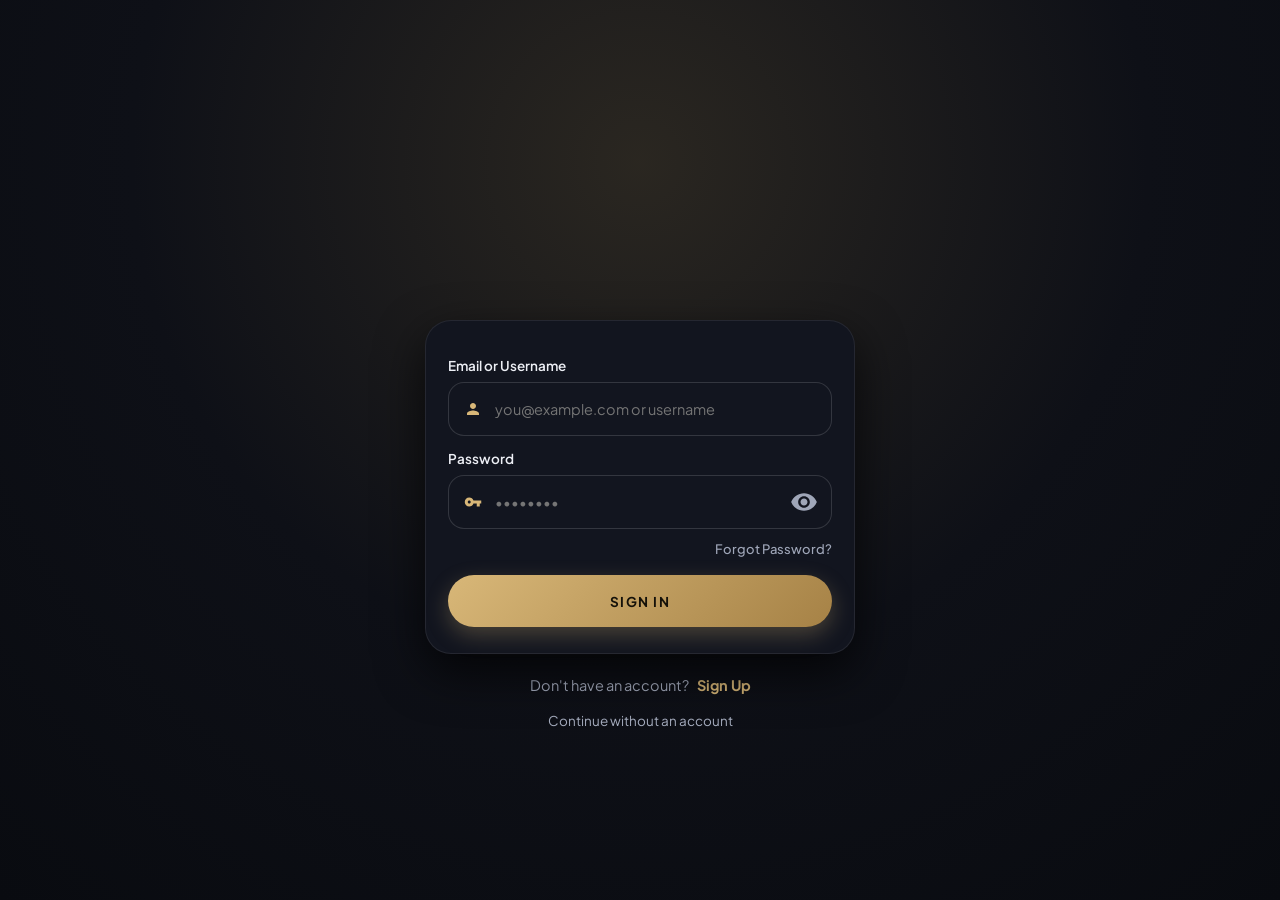
==== commit a54bbd8f: "feat: update theme system and add adult content filters - Introduce customizable accent presets and " ====
--- a/index.html
+++ b/index.html
@@ -1,14 +1,35 @@
 <!DOCTYPE html>
-<html lang="en" style="background-color:#09090f;">
+<html lang="en">
 <head>
   <meta charset="UTF-8" />
   <meta name="viewport" content="width=device-width, initial-scale=1.0, maximum-scale=1.0, user-scalable=no, viewport-fit=cover" />
   <title>Anime Universe — Track Anime &amp; Share Taste</title>
   <meta name="description" content="Track anime and donghua, follow weekly release schedules, rate with 5-star half-star precision, and share editorial review notes with the Anime Universe community." />
-  <meta name="theme-color" content="#09090f" />
+  <meta name="theme-color" content="#090B10" />
   <meta name="apple-mobile-web-app-capable" content="yes" />
   <meta name="apple-mobile-web-app-status-bar-style" content="black-translucent" />
   <meta name="apple-mobile-web-app-title" content="Anime Universe" />
+  <script>
+    (function () {
+      try {
+        var raw = localStorage.getItem('anime_universe_prefs');
+        var prefs = raw ? JSON.parse(raw) : {};
+        var mode = String(prefs.themeMode || 'DARK').toUpperCase();
+        var eff = mode === 'LIGHT'
+          ? 'light'
+          : mode === 'SYSTEM'
+            ? (window.matchMedia && window.matchMedia('(prefers-color-scheme: light)').matches ? 'light' : 'dark')
+            : 'dark';
+        document.documentElement.setAttribute('data-theme', eff);
+        document.documentElement.setAttribute('data-accent', String(prefs.accentTheme || 'GOLD').toUpperCase());
+        var meta = document.querySelector('meta[name="theme-color"]');
+        if (meta) meta.setAttribute('content', eff === 'light' ? '#F5F6FA' : '#090B10');
+      } catch (e) {
+        document.documentElement.setAttribute('data-theme', 'dark');
+        document.documentElement.setAttribute('data-accent', 'GOLD');
+      }
+    })();
+  </script>
   <link rel="manifest" href="/manifest.json" />
   <link rel="icon" type="image/png" sizes="192x192" href="/icon-192.png" />
   <link rel="icon" type="image/png" sizes="512x512" href="/icon-512.png" />
@@ -16,11 +37,11 @@
   <link rel="preconnect" href="https://fonts.googleapis.com" />
   <link rel="preconnect" href="https://fonts.gstatic.com" crossorigin />
   <link href="https://fonts.googleapis.com/css2?family=Cormorant+Garamond:ital,wght@0,500;0,600;0,700;1,400&family=Plus+Jakarta+Sans:wght@400;500;600;700;800&display=swap" rel="stylesheet" />
-  <link rel="stylesheet" href="/styles.css?v=2.19.2" />
+  <link rel="stylesheet" href="/styles.css?v=2.28.0" />
 </head>
-<body style="background-color:#09090f;">
+<body>
   <div id="app"></div>
   <script src="/assets-bundle.js"></script>
-  <script type="module" src="/app.js?v=2.19.2"></script>
+  <script type="module" src="/app.js?v=2.28.0"></script>
 </body>
 </html>
--- a/styles.css
+++ b/styles.css
@@ -9,76 +9,195 @@
   --bg-secondary: #0E1017;
   --card-bg: #12151F;
   --elevated-surface: #171B26;
-  --glass-surface: rgba(18, 21, 31, 0.92);
+  --glass-surface: rgba(18, 21, 31, 0.94);
+  --surface-pill: #151824;
+  --surface-pill-hover: #1D2233;
+  --surface-input: #12151F;
+  --surface-subtle: rgba(255, 255, 255, 0.055);
+  --surface-subtle-hover: rgba(255, 255, 255, 0.10);
+  --surface-modal: #08090E;
+  --surface-popover: rgba(18, 20, 30, 0.94);
+  --surface-overlay-badge: rgba(14, 16, 24, 0.90);
+
+  --accent-rgb: 216, 183, 120;
   --accent-primary: #D8B778;
   --accent-secondary: #A68246;
   --highlight: #F0D9A8;
-  --accent-soft: rgba(216, 183, 120, 0.15);
-  --accent-border: rgba(216, 183, 120, 0.45);
+  --accent-soft: rgba(var(--accent-rgb), 0.15);
+  --accent-soft-strong: rgba(var(--accent-rgb), 0.24);
+  --accent-border: rgba(var(--accent-rgb), 0.45);
+  --accent-glow: rgba(var(--accent-rgb), 0.28);
   --on-accent: #141109;
+
   --text-primary: #F5F2EB;
-  --text-secondary: #9FA6B8;
-  --text-muted: #687084;
-  --border-subtle: rgba(255, 255, 255, 0.07);
-  --border-strong: rgba(216, 183, 120, 0.32);
+  --text-secondary: #A6ADBF;
+  --text-muted: #767E94;
+  --text-tertiary: #767E94;
+
+  --border-subtle: rgba(255, 255, 255, 0.08);
+  --border-medium: rgba(255, 255, 255, 0.14);
+  --border-strong: rgba(var(--accent-rgb), 0.36);
+
   --success: #50C882;
   --warning: #E5A93C;
-  --error: #E55A6B;
+  --error: #F0646F;
+  --danger-soft: rgba(239, 68, 68, 0.16);
+  --danger-text: #FCA5A5;
+  --danger-border: rgba(239, 68, 68, 0.45);
+
+  --status-releasing-bg: rgba(52, 211, 153, 0.14);
+  --status-releasing-text: #6EE7B7;
+  --status-releasing-border: rgba(52, 211, 153, 0.42);
+  --status-upcoming-bg: rgba(var(--accent-rgb), 0.16);
+  --status-upcoming-text: var(--highlight);
+  --status-upcoming-border: rgba(var(--accent-rgb), 0.45);
+  --status-cancelled-bg: rgba(248, 113, 113, 0.15);
+  --status-cancelled-text: #FCA5A5;
+  --status-cancelled-border: rgba(248, 113, 113, 0.42);
+
+  --rank-1-bg: linear-gradient(135deg, rgba(251, 191, 36, 0.28), rgba(217, 119, 6, 0.24));
+  --rank-1-text: #FDE68A;
+  --rank-1-border: rgba(251, 191, 36, 0.55);
+  --rank-2-bg: linear-gradient(135deg, rgba(226, 232, 240, 0.24), rgba(148, 163, 184, 0.22));
+  --rank-2-text: #F1F5F9;
+  --rank-2-border: rgba(203, 213, 225, 0.5);
+  --rank-3-bg: linear-gradient(135deg, rgba(251, 146, 60, 0.24), rgba(180, 83, 9, 0.22));
+  --rank-3-text: #FDBA74;
+  --rank-3-border: rgba(251, 146, 60, 0.48);
+
+  --scrim-bottom: linear-gradient(180deg, transparent 0%, rgba(9, 11, 16, 0.88) 55%, var(--bg-main) 100%);
+  --skeleton-a: rgba(255, 255, 255, 0.055);
+  --skeleton-b: rgba(255, 255, 255, 0.12);
   --shadow-elevated: 0 18px 48px rgba(0, 0, 0, 0.72);
   color-scheme: dark;
 }
 
 [data-theme="light"] {
-  --bg-main: #F6F7FB;
+  --bg-main: #F5F6FA;
   --bg-secondary: #ECEEF5;
   --card-bg: #FFFFFF;
-  --elevated-surface: #E3E6F0;
-  --glass-surface: rgba(255, 255, 255, 0.90);
+  --elevated-surface: #E7EAF3;
+  --glass-surface: rgba(255, 255, 255, 0.94);
+  --surface-pill: #FFFFFF;
+  --surface-pill-hover: #E7EAF3;
+  --surface-input: #FFFFFF;
+  --surface-subtle: rgba(20, 23, 32, 0.055);
+  --surface-subtle-hover: rgba(20, 23, 32, 0.10);
+  --surface-modal: #FFFFFF;
+  --surface-popover: rgba(255, 255, 255, 0.98);
+  --surface-overlay-badge: rgba(255, 255, 255, 0.94);
+
+  --accent-rgb: 154, 103, 14;
   --accent-primary: #9A670E;
   --accent-secondary: #7B4F05;
   --highlight: #7B4F05;
-  --accent-soft: rgba(154, 103, 14, 0.12);
-  --accent-border: rgba(154, 103, 14, 0.36);
+  --accent-soft: rgba(var(--accent-rgb), 0.11);
+  --accent-soft-strong: rgba(var(--accent-rgb), 0.18);
+  --accent-border: rgba(var(--accent-rgb), 0.38);
+  --accent-glow: rgba(var(--accent-rgb), 0.20);
   --on-accent: #FFFFFF;
+
   --text-primary: #141720;
-  --text-secondary: #4C5366;
-  --text-muted: #687084;
-  --border-subtle: rgba(20, 23, 32, 0.09);
-  --border-strong: rgba(154, 103, 14, 0.28);
+  --text-secondary: #485064;
+  --text-muted: #5F677D;
+  --text-tertiary: #5F677D;
+
+  --border-subtle: rgba(20, 23, 32, 0.10);
+  --border-medium: rgba(20, 23, 32, 0.18);
+  --border-strong: rgba(var(--accent-rgb), 0.36);
+
   --success: #127A4E;
   --warning: #A66208;
   --error: #C43040;
-  --shadow-elevated: 0 16px 40px rgba(20, 23, 32, 0.12);
+  --danger-soft: rgba(196, 48, 64, 0.10);
+  --danger-text: #B42333;
+  --danger-border: rgba(196, 48, 64, 0.42);
+
+  --status-releasing-bg: rgba(18, 122, 78, 0.11);
+  --status-releasing-text: #0F6A43;
+  --status-releasing-border: rgba(18, 122, 78, 0.38);
+  --status-upcoming-bg: rgba(var(--accent-rgb), 0.12);
+  --status-upcoming-text: var(--highlight);
+  --status-upcoming-border: rgba(var(--accent-rgb), 0.38);
+  --status-cancelled-bg: rgba(196, 48, 64, 0.11);
+  --status-cancelled-text: #B42333;
+  --status-cancelled-border: rgba(196, 48, 64, 0.38);
+
+  --rank-1-bg: #FEF3C7;
+  --rank-1-text: #92400E;
+  --rank-1-border: #D97706;
+  --rank-2-bg: #E2E8F0;
+  --rank-2-text: #334155;
+  --rank-2-border: #94A3B8;
+  --rank-3-bg: #FFEDD5;
+  --rank-3-text: #9A3412;
+  --rank-3-border: #EA580C;
+
+  --scrim-bottom: linear-gradient(180deg, transparent 0%, rgba(245, 246, 250, 0.88) 55%, var(--bg-main) 100%);
+  --skeleton-a: rgba(20, 23, 32, 0.065);
+  --skeleton-b: rgba(20, 23, 32, 0.13);
+  --shadow-elevated: 0 14px 36px rgba(20, 23, 32, 0.12);
   color-scheme: light;
 }
 
-/* Accent Theme Palettes */
+/* Accent Theme Palettes — Dark Mode */
+[data-accent="GOLD"][data-theme="dark"] {
+  --accent-rgb: 216, 183, 120;
+  --accent-primary: #D8B778;
+  --accent-secondary: #A68246;
+  --highlight: #F0D9A8;
+  --on-accent: #141109;
+}
 [data-accent="ROSE"][data-theme="dark"] {
+  --accent-rgb: 244, 143, 177;
   --accent-primary: #F48FB1;
   --accent-secondary: #C25E82;
   --highlight: #FBCFE8;
-  --accent-soft: rgba(244, 143, 177, 0.15);
-  --accent-border: rgba(244, 143, 177, 0.42);
-  --border-strong: rgba(244, 143, 177, 0.28);
   --on-accent: #1F0913;
 }
 [data-accent="EMERALD"][data-theme="dark"] {
+  --accent-rgb: 92, 224, 152;
   --accent-primary: #5CE098;
   --accent-secondary: #229A60;
   --highlight: #B8F7D4;
-  --accent-soft: rgba(92, 224, 152, 0.14);
-  --accent-border: rgba(92, 224, 152, 0.42);
-  --border-strong: rgba(92, 224, 152, 0.28);
   --on-accent: #041E11;
 }
 [data-accent="INDIGO"][data-theme="dark"] {
+  --accent-rgb: 147, 168, 255;
   --accent-primary: #93A8FF;
   --accent-secondary: #5B73E8;
   --highlight: #DCE4FF;
-  --accent-soft: rgba(147, 168, 255, 0.15);
-  --accent-border: rgba(147, 168, 255, 0.42);
-  --border-strong: rgba(147, 168, 255, 0.28);
   --on-accent: #080E2C;
+}
+
+/* Accent Theme Palettes — Light Mode (WCAG-AA contrast on alabaster/white) */
+[data-accent="GOLD"][data-theme="light"] {
+  --accent-rgb: 154, 103, 14;
+  --accent-primary: #9A670E;
+  --accent-secondary: #7B4F05;
+  --highlight: #7B4F05;
+  --on-accent: #FFFFFF;
+}
+[data-accent="ROSE"][data-theme="light"] {
+  --accent-rgb: 173, 46, 117;
+  --accent-primary: #AD2E75;
+  --accent-secondary: #8C215C;
+  --highlight: #851D57;
+  --on-accent: #FFFFFF;
+}
+[data-accent="EMERALD"][data-theme="light"] {
+  --accent-rgb: 18, 122, 78;
+  --accent-primary: #127A4E;
+  --accent-secondary: #0E613E;
+  --highlight: #0D5939;
+  --on-accent: #FFFFFF;
+}
+[data-accent="INDIGO"][data-theme="light"] {
+  --accent-rgb: 79, 62, 212;
+  --accent-primary: #4F3ED4;
+  --accent-secondary: #3E2EB8;
+  --highlight: #3B2AB0;
+  --on-accent: #FFFFFF;
 }
 
 * {
@@ -206,7 +325,7 @@
   height: 46px;
   border-radius: 16px;
   background: var(--card-bg);
-  border: 1px solid rgba(255, 255, 255, 0.10);
+  border: 1px solid var(--border-subtle);
   color: var(--text-secondary);
   display: flex;
   align-items: center;
@@ -243,8 +362,8 @@
   color: var(--text-primary);
 }
 .sidebar-item.active {
-  background: rgba(216, 183, 120, 0.14);
-  border-color: rgba(216, 183, 120, 0.45);
+  background: rgba(var(--accent-rgb), 0.14);
+  border-color: rgba(var(--accent-rgb), 0.45);
   color: var(--highlight);
   font-weight: 600;
 }
@@ -326,7 +445,7 @@
   right: 0;
   bottom: 0;
   padding: 10px 16px calc(10px + env(safe-area-inset-bottom, 0px));
-  background: linear-gradient(180deg, transparent 0%, rgba(9, 11, 16, 0.88) 55%, var(--bg-main) 100%);
+  background: var(--scrim-bottom);
   z-index: 60;
   justify-content: center;
   pointer-events: none;
@@ -461,7 +580,7 @@
   height: 44px;
   border-radius: 50%;
   background: var(--elevated-surface);
-  border: 1px solid rgba(255, 255, 255, 0.09);
+  border: 1px solid var(--border-subtle);
   color: var(--text-primary);
   display: inline-flex;
   align-items: center;
@@ -479,19 +598,37 @@
 }
 
 .profile-avatar-btn {
+  position: relative;
   width: 42px;
   height: 42px;
   border-radius: 50%;
-  background: linear-gradient(135deg, var(--accent-primary), var(--accent-secondary));
-  border: 1.5px solid rgba(255, 255, 255, 0.55);
-  overflow: hidden;
+  background: transparent;
+  border: none;
+  overflow: visible;
   cursor: pointer;
   display: inline-flex;
   align-items: center;
   justify-content: center;
   padding: 0;
 }
-.profile-avatar-btn img {
+.profile-avatar-btn.has-frame {
+  margin: 0 5px;
+}
+.profile-avatar-inner {
+  position: relative;
+  width: 100%;
+  height: 100%;
+  border-radius: 50%;
+  overflow: hidden;
+  border: 1.5px solid rgba(255, 255, 255, 0.55);
+  display: inline-flex;
+  align-items: center;
+  justify-content: center;
+}
+.profile-avatar-btn.has-frame .profile-avatar-inner {
+  border-color: rgba(255, 255, 255, 0.22);
+}
+.profile-avatar-inner img {
   width: 100%;
   height: 100%;
   object-fit: cover;
@@ -511,8 +648,8 @@
 
 .library-jump-pill {
   border-radius: 999px;
-  background: #151824;
-  border: 1px solid rgba(255, 255, 255, 0.08);
+  background: var(--surface-pill);
+  border: 1px solid var(--border-subtle);
   color: var(--accent-primary);
   padding: 7px 14px;
   font-size: 10.5px;
@@ -528,8 +665,8 @@
 
 .show-count-pill {
   border-radius: 999px;
-  background: #151824;
-  border: 1px solid rgba(255, 255, 255, 0.07);
+  background: var(--surface-pill);
+  border: 1px solid var(--border-subtle);
   color: var(--accent-primary);
   padding: 5px 12px;
   font-size: 10px;
@@ -558,8 +695,8 @@
   -webkit-user-select: none;
   -webkit-touch-callout: none;
   border-radius: 22px;
-  background: #151824;
-  border: 1px solid rgba(255, 255, 255, 0.08);
+  background: var(--surface-pill);
+  border: 1px solid var(--border-subtle);
   padding: 9px 10px;
   display: flex;
   flex-direction: column;
@@ -575,7 +712,7 @@
   border-color: var(--accent-border);
 }
 .week-day-pill.selected {
-  background: linear-gradient(180deg, rgba(216, 183, 120, 0.22), rgba(216, 183, 120, 0.08));
+  background: linear-gradient(180deg, rgba(var(--accent-rgb), 0.22), rgba(var(--accent-rgb), 0.08));
   border: 1.5px solid var(--accent-primary);
 }
 .week-day-pill.all-pill {
@@ -709,7 +846,7 @@
   gap: 4px;
   padding: 4px 9px;
   border-radius: 999px;
-  background: rgba(14, 16, 24, 0.92);
+  background: var(--surface-overlay-badge);
   border: 1px solid var(--accent-border);
   color: var(--text-primary);
   font-size: 11px;
@@ -783,7 +920,7 @@
 .capsule-stepper {
   width: 100%;
   border-radius: 999px;
-  background: #151824;
+  background: var(--surface-pill);
   padding: 4px;
   display: flex;
   align-items: center;
@@ -864,7 +1001,7 @@
   padding: 6px 4px;
   font-size: 10.5px;
   font-weight: 600;
-  background: #151824;
+  background: var(--surface-pill);
   color: var(--text-secondary);
   cursor: pointer;
   font-family: inherit;
@@ -894,7 +1031,7 @@
 .sentiment-pill.solid.boring { background: var(--warning); color: #2B1906; }
 .sentiment-pill.solid.waste  { background: var(--error); color: #FFFFFF; }
 
-.sentiment-pill.soft.cinema { background: rgba(216, 183, 120, 0.16); border: 1px solid rgba(216, 183, 120, 0.35); color: var(--accent-primary); }
+.sentiment-pill.soft.cinema { background: rgba(var(--accent-rgb), 0.16); border: 1px solid rgba(var(--accent-rgb), 0.35); color: var(--accent-primary); }
 .sentiment-pill.soft.worth  { background: rgba(80, 200, 130, 0.16); border: 1px solid rgba(80, 200, 130, 0.35); color: var(--success); }
 .sentiment-pill.soft.avg    { background: rgba(158, 166, 186, 0.16); border: 1px solid rgba(158, 166, 186, 0.35); color: #9EA6BA; }
 .sentiment-pill.soft.boring { background: rgba(229, 169, 60, 0.16); border: 1px solid rgba(229, 169, 60, 0.35); color: var(--warning); }
@@ -920,9 +1057,9 @@
   font-weight: 700;
   letter-spacing: 0.7px;
   font-family: inherit;
-  background: #151824;
+  background: var(--surface-pill);
   color: var(--text-secondary);
-  border: 1px solid rgba(255, 255, 255, 0.08);
+  border: 1px solid var(--border-subtle);
   cursor: pointer;
   display: inline-flex;
   align-items: center;
@@ -936,7 +1073,7 @@
   border-color: var(--accent-border);
 }
 .capsule-pill.active {
-  background: rgba(216, 183, 120, 0.15);
+  background: rgba(var(--accent-rgb), 0.15);
   color: var(--highlight);
   border-color: var(--accent-primary);
 }
@@ -954,19 +1091,19 @@
   height: 20px;
   padding: 0 6px;
   border-radius: 999px;
-  background: rgba(255, 255, 255, 0.06);
+  background: var(--surface-subtle);
   color: var(--text-secondary);
   font-size: 10.5px;
   font-weight: 700;
 }
 .capsule-pill.active .pill-count-circle {
-  background: rgba(14, 16, 24, 0.85);
-  color: var(--accent-primary);
+  background: var(--accent-soft-strong);
+  color: var(--highlight);
 }
 
 .sentiment-filter-pill .sent-name.cinema { color: var(--accent-primary); }
 .sentiment-filter-pill .sent-name.worth  { color: var(--success); }
-.sentiment-filter-pill .sent-name.avg    { color: #9EA6BA; }
+.sentiment-filter-pill .sent-name.avg    { color: var(--text-secondary); }
 .sentiment-filter-pill .sent-name.boring { color: var(--warning); }
 .sentiment-filter-pill .sent-name.waste  { color: var(--error); }
 .sentiment-filter-pill .sent-count { color: var(--text-secondary); font-weight: 600; }
@@ -980,8 +1117,8 @@
   width: 100%;
   height: 52px;
   border-radius: 999px;
-  background: #12151F;
-  border: 1px solid rgba(255, 255, 255, 0.08);
+  background: var(--surface-input);
+  border: 1px solid var(--border-subtle);
   color: var(--text-primary);
   padding: 0 44px 0 46px;
   font-size: 14px;
@@ -1033,8 +1170,8 @@
   height: 52px;
   border-radius: 999px;
   padding: 0 24px;
-  background: linear-gradient(90deg, #F5E1B8 0%, #DFBE7E 55%, #CEA760 100%);
-  color: #141109;
+  background: linear-gradient(135deg, var(--accent-primary) 0%, var(--accent-secondary) 100%);
+  color: var(--on-accent);
   border: none;
   font-size: 13.5px;
   font-weight: 700;
@@ -1045,6 +1182,12 @@
   justify-content: center;
   gap: 8px;
   cursor: pointer;
+  box-shadow: 0 8px 22px var(--accent-glow);
+  transition: transform 140ms ease, filter 140ms ease, box-shadow 140ms ease;
+}
+.btn-primary:hover:not(:disabled) {
+  filter: brightness(1.06);
+  transform: translateY(-1px);
 }
 .btn-primary:disabled {
   opacity: 0.45;
@@ -1080,8 +1223,8 @@
 }
 
 .community-review-card {
-  background: #12151F;
-  border: 1px solid rgba(255, 255, 255, 0.08);
+  background: var(--card-bg);
+  border: 1px solid var(--border-subtle);
   border-radius: 26px;
   padding: 20px;
   display: flex;
@@ -1095,7 +1238,7 @@
 }
 
 .review-quote-box {
-  background: #171B26;
+  background: var(--elevated-surface);
   border-radius: 16px;
   padding: 14px 16px;
   display: flex;
@@ -1121,8 +1264,8 @@
   height: 34px;
   padding: 0 12px;
   border-radius: 999px;
-  background: rgba(216, 183, 120, 0.14);
-  border: 1px solid rgba(216, 183, 120, 0.36);
+  background: rgba(var(--accent-rgb), 0.14);
+  border: 1px solid rgba(var(--accent-rgb), 0.36);
   color: var(--highlight);
   font-size: 12.5px;
   font-weight: 700;
@@ -1135,7 +1278,7 @@
   transition: background 0.16s ease, border-color 0.16s ease, transform 0.16s ease;
 }
 .community-comment-btn:hover {
-  background: rgba(216, 183, 120, 0.24);
+  background: rgba(var(--accent-rgb), 0.24);
   border-color: var(--accent-primary);
   transform: translateY(-1px);
 }
@@ -1164,8 +1307,8 @@
 }
 
 .community-comment-item {
-  background: #141824;
-  border: 1px solid rgba(255, 255, 255, 0.08);
+  background: var(--bg-secondary);
+  border: 1px solid var(--border-subtle);
   border-radius: 18px;
   padding: 13px 14px;
   display: flex;
@@ -1174,8 +1317,8 @@
 }
 
 .community-comment-composer {
-  background: #131722;
-  border: 1px solid rgba(216, 183, 120, 0.28);
+  background: var(--bg-secondary);
+  border: 1px solid rgba(var(--accent-rgb), 0.28);
   border-radius: 18px;
   padding: 12px 14px;
   display: flex;
@@ -1190,7 +1333,7 @@
 .auth-viewport {
   min-height: 100vh;
   width: 100%;
-  background: radial-gradient(circle at 50% 18%, rgba(216, 183, 120, 0.16), rgba(14, 16, 23, 0.96) 52%, #090B10 100%);
+  background: radial-gradient(circle at 50% 18%, rgba(var(--accent-rgb), 0.16), var(--bg-secondary) 52%, var(--bg-main) 100%);
   display: flex;
   flex-direction: column;
   align-items: center;
@@ -1215,17 +1358,17 @@
   object-fit: contain;
   z-index: 3;
   pointer-events: none;
-  filter: drop-shadow(0 12px 24px rgba(0, 0, 0, 0.65));
+  filter: drop-shadow(0 12px 24px rgba(0, 0, 0, 0.35));
 }
 
 .glass-auth-card {
   position: relative;
   z-index: 2;
-  background: #11131C;
-  border: 1px solid rgba(255, 255, 255, 0.09);
+  background: var(--card-bg);
+  border: 1px solid var(--border-subtle);
   border-radius: 26px;
   padding: 36px 22px 26px;
-  box-shadow: 0 24px 64px rgba(0, 0, 0, 0.78);
+  box-shadow: var(--shadow-elevated);
   display: flex;
   flex-direction: column;
   gap: 14px;
@@ -1275,9 +1418,9 @@
   width: 100%;
   height: 54px;
   border-radius: 16px;
-  background: #141722;
-  border: 1px solid rgba(255, 255, 255, 0.14);
-  color: #F5F2EB;
+  background: var(--surface-input);
+  border: 1px solid var(--border-medium);
+  color: var(--text-primary);
   padding: 0 16px;
   font-size: 14.5px;
   font-family: inherit;
@@ -1352,11 +1495,11 @@
   height: 74px;
   border-radius: 50%;
   padding: 3px;
-  border: 1.5px solid rgba(255, 255, 255, 0.18);
+  border: 1.5px solid var(--border-medium);
 }
 .avatar-carousel-item.selected .avatar-ring-wrap {
-  border: 2.5px solid #F6D89E;
-  box-shadow: 0 0 20px rgba(216, 183, 120, 0.48);
+  border: 2.5px solid var(--accent-primary);
+  box-shadow: 0 0 20px rgba(var(--accent-rgb), 0.48);
 }
 .avatar-ring-wrap img {
   width: 100%;
@@ -1372,9 +1515,9 @@
   width: 22px;
   height: 22px;
   border-radius: 50%;
-  background: #D8B778;
-  border: 2px solid #0E0E14;
-  color: #070604;
+  background: var(--accent-primary);
+  border: 2px solid var(--bg-secondary);
+  color: var(--on-accent);
   font-size: 12px;
   font-weight: 900;
   display: flex;
@@ -1420,8 +1563,8 @@
 
 .downloads-hero-card {
   position: relative;
-  background: radial-gradient(circle at 88% 12%, rgba(216, 183, 120, 0.20), transparent 52%),
-              linear-gradient(145deg, #141824 0%, #10131C 100%);
+  background: radial-gradient(circle at 88% 12%, rgba(var(--accent-rgb), 0.18), transparent 52%),
+              var(--card-bg);
   border: 1px solid var(--border-strong);
   border-radius: 26px;
   padding: 26px 24px;
@@ -1440,7 +1583,7 @@
   gap: 7px;
   padding: 5px 12px;
   border-radius: 999px;
-  background: rgba(216, 183, 120, 0.14);
+  background: rgba(var(--accent-rgb), 0.14);
   border: 1px solid var(--accent-border);
   color: var(--highlight);
   font-size: 10px;
@@ -1472,7 +1615,7 @@
 .download-platform-card {
   position: relative;
   background: var(--card-bg);
-  border: 1px solid rgba(255, 255, 255, 0.08);
+  border: 1px solid var(--border-subtle);
   border-radius: 26px;
   padding: 24px 22px;
   display: flex;
@@ -1490,7 +1633,7 @@
 }
 
 .download-platform-card.recommended {
-  background: linear-gradient(180deg, rgba(216, 183, 120, 0.09) 0%, var(--card-bg) 42%);
+  background: linear-gradient(180deg, rgba(var(--accent-rgb), 0.09) 0%, var(--card-bg) 42%);
   border: 1.5px solid var(--accent-primary);
 }
 
@@ -1541,7 +1684,7 @@
 .platform-emblem.macos {
   color: var(--highlight);
   border-color: rgba(240, 217, 168, 0.38);
-  background: rgba(216, 183, 120, 0.12);
+  background: rgba(var(--accent-rgb), 0.12);
 }
 
 .download-meta-grid {
@@ -1549,7 +1692,7 @@
   grid-template-columns: repeat(3, minmax(0, 1fr));
   gap: 10px;
   background: var(--elevated-surface);
-  border: 1px solid rgba(255, 255, 255, 0.05);
+  border: 1px solid var(--border-subtle);
   border-radius: 18px;
   padding: 13px 14px;
 }
@@ -1580,8 +1723,8 @@
 }
 
 .download-os-box {
-  background: rgba(255, 255, 255, 0.025);
-  border: 1px solid rgba(255, 255, 255, 0.06);
+  background: var(--surface-subtle);
+  border: 1px solid var(--border-subtle);
   border-radius: 14px;
   padding: 10px 13px;
   display: flex;
@@ -1593,8 +1736,8 @@
   width: 100%;
   height: 52px;
   border-radius: 999px;
-  background: rgba(23, 27, 38, 0.9);
-  border: 1px dashed rgba(216, 183, 120, 0.42);
+  background: var(--elevated-surface);
+  border: 1px dashed rgba(var(--accent-rgb), 0.42);
   color: var(--highlight);
   font-size: 12.5px;
   font-weight: 700;
@@ -1622,7 +1765,7 @@
   width: 100%;
   height: 6px;
   border-radius: 999px;
-  background: rgba(255, 255, 255, 0.08);
+  background: var(--surface-subtle);
   overflow: hidden;
 }
 
@@ -1687,8 +1830,8 @@
   width: 100%;
   height: 9px;
   border-radius: 999px;
-  background: rgba(255, 255, 255, 0.08);
-  box-shadow: inset 0 1.5px 4px rgba(0, 0, 0, 0.58), 0 0 0 1px rgba(255, 255, 255, 0.07);
+  background: var(--surface-subtle);
+  box-shadow: inset 0 1px 3px rgba(0, 0, 0, 0.18), 0 0 0 1px var(--border-subtle);
   overflow: visible;
   pointer-events: none;
 }
@@ -1704,8 +1847,8 @@
   height: 100%;
   width: var(--slider-pct, 0%);
   border-radius: 999px;
-  background: linear-gradient(90deg, #9d7534 0%, #d8b778 52%, #f0d79f 100%);
-  box-shadow: 0 0 12px rgba(216, 183, 120, 0.35), inset 0 1px 0 rgba(255, 249, 232, 0.38);
+  background: linear-gradient(90deg, var(--accent-secondary) 0%, var(--accent-primary) 60%, var(--highlight) 100%);
+  box-shadow: 0 0 12px rgba(var(--accent-rgb), 0.35);
   pointer-events: none;
   will-change: width;
 }
@@ -1721,9 +1864,9 @@
   width: 26px;
   height: 26px;
   border-radius: 50%;
-  background: radial-gradient(circle at 34% 28%, #fff6dc 0%, #e5c484 48%, #b3893f 100%);
-  border: 2.5px solid #0c0d14;
-  box-shadow: 0 3px 12px rgba(216, 183, 120, 0.62), 0 0 0 1px rgba(247, 224, 174, 0.45);
+  background: linear-gradient(135deg, var(--highlight) 0%, var(--accent-primary) 55%, var(--accent-secondary) 100%);
+  border: 2.5px solid var(--card-bg);
+  box-shadow: 0 3px 12px rgba(var(--accent-rgb), 0.55), 0 0 0 1px rgba(var(--accent-rgb), 0.45);
   transform: translate(-50%, -50%) scale(1);
   transition: transform 0.18s cubic-bezier(0.22, 1, 0.36, 1), box-shadow 0.2s ease;
   pointer-events: none;
@@ -1748,8 +1891,8 @@
   width: 7px;
   height: 7px;
   border-radius: 50%;
-  background: rgba(255, 253, 245, 0.96);
-  box-shadow: 0 0 6px rgba(255, 247, 224, 0.85);
+  background: var(--on-accent);
+  opacity: 0.72;
   transform: translate(-50%, -50%);
 }
 
@@ -1761,15 +1904,15 @@
   opacity: 0;
   padding: 4px 10px;
   border-radius: 999px;
-  background: linear-gradient(135deg, rgba(22, 24, 36, 0.96), rgba(14, 15, 23, 0.98));
-  border: 1px solid rgba(216, 183, 120, 0.65);
-  color: #f9e4b4;
+  background: var(--card-bg);
+  border: 1px solid var(--accent-border);
+  color: var(--highlight);
   font-size: 12px;
   font-weight: 800;
   letter-spacing: 0.2px;
   white-space: nowrap;
   font-variant-numeric: tabular-nums;
-  box-shadow: 0 6px 18px rgba(0, 0, 0, 0.55), 0 0 12px rgba(216, 183, 120, 0.28);
+  box-shadow: var(--shadow-elevated);
   pointer-events: none;
   transition: opacity 0.16s ease, transform 0.18s cubic-bezier(0.22, 1, 0.36, 1);
 }
@@ -1779,12 +1922,12 @@
 }
 
 .smooth-rating-slider.is-dragging .smooth-rating-slider-fill {
-  box-shadow: 0 0 20px rgba(216, 183, 120, 0.62), inset 0 1px 0 rgba(255, 249, 232, 0.6);
+  box-shadow: 0 0 18px rgba(var(--accent-rgb), 0.55);
 }
 
 .smooth-rating-slider.is-dragging .smooth-rating-slider-thumb {
   transform: translate(-50%, -50%) scale(1.18);
-  box-shadow: 0 0 0 9px rgba(216, 183, 120, 0.22), 0 4px 22px rgba(216, 183, 120, 0.88);
+  box-shadow: 0 0 0 9px rgba(var(--accent-rgb), 0.22), 0 4px 20px rgba(var(--accent-rgb), 0.75);
 }
 
 .smooth-rating-slider.is-dragging .smooth-rating-slider-bubble {
@@ -1793,7 +1936,7 @@
 }
 
 .smooth-rating-slider:focus-visible .smooth-rating-slider-thumb {
-  box-shadow: 0 0 0 6px rgba(216, 183, 120, 0.35);
+  box-shadow: 0 0 0 6px rgba(var(--accent-rgb), 0.35);
 }
 
 .smooth-rating-slider-scale {
@@ -1875,7 +2018,7 @@
 }
 
 .community-quick-rate-btn:hover {
-  background: rgba(216, 183, 120, 0.24);
+  background: rgba(var(--accent-rgb), 0.24);
   transform: translateY(-1px);
 }
 
@@ -1940,7 +2083,7 @@
 
 .prev-version-card {
   background: var(--elevated-surface);
-  border: 1px solid rgba(255, 255, 255, 0.06);
+  border: 1px solid var(--border-subtle);
   border-radius: 20px;
   padding: 16px 18px;
   display: flex;
@@ -1973,12 +2116,12 @@
 
 .stepper-center-count.editable-ep-trigger:hover {
   border-color: var(--accent-border);
-  background: rgba(216, 183, 120, 0.08);
+  background: rgba(var(--accent-rgb), 0.08);
 }
 
 .capsule-stepper.editing {
   border: 1px solid var(--accent-primary);
-  box-shadow: 0 0 0 2px rgba(216, 183, 120, 0.16);
+  box-shadow: 0 0 0 2px rgba(var(--accent-rgb), 0.16);
   gap: 4px;
   padding: 3px 5px;
 }
@@ -2279,7 +2422,7 @@
   position: absolute;
   inset: 14px;
   border-radius: 50%;
-  background: radial-gradient(circle, rgba(216, 183, 120, 0.24) 0%, rgba(216, 183, 120, 0) 70%);
+  background: radial-gradient(circle, rgba(var(--accent-rgb), 0.24) 0%, rgba(var(--accent-rgb), 0) 70%);
   opacity: 0;
   transform: scale(0.86);
   transition: opacity 0.24s ease, transform 0.24s ease;
@@ -2297,7 +2440,7 @@
 }
 
 .sandrone-mascot-btn:focus-visible {
-  box-shadow: 0 0 0 2px rgba(216, 183, 120, 0.55);
+  box-shadow: 0 0 0 2px rgba(var(--accent-rgb), 0.55);
 }
 
 .sandrone-mascot-btn:active,
@@ -2311,7 +2454,7 @@
 }
 
 .sandrone-mascot-btn.is-playing .sandrone-mascot-img {
-  filter: drop-shadow(0 8px 18px rgba(216, 183, 120, 0.34));
+  filter: drop-shadow(0 8px 18px rgba(var(--accent-rgb), 0.34));
 }
 
 .sandrone-mascot-img {
@@ -2360,8 +2503,8 @@
   padding: 10px 14px;
   margin: 4px 0 12px;
   border-radius: 16px;
-  background: linear-gradient(135deg, rgba(216, 183, 120, 0.14) 0%, rgba(18, 21, 31, 0.92) 100%);
-  border: 1px solid rgba(216, 183, 120, 0.42);
+  background: linear-gradient(135deg, rgba(var(--accent-rgb), 0.14) 0%, var(--card-bg) 100%);
+  border: 1px solid rgba(var(--accent-rgb), 0.42);
 }
 
 .community-user-by-label {
@@ -2387,8 +2530,8 @@
   gap: 6px;
   padding: 4px 10px 4px 5px;
   border-radius: 999px;
-  background: rgba(216, 183, 120, 0.18);
-  border: 1px solid rgba(216, 183, 120, 0.55);
+  background: rgba(var(--accent-rgb), 0.18);
+  border: 1px solid rgba(var(--accent-rgb), 0.55);
   color: var(--highlight);
   font-size: 12.5px;
   font-weight: 600;
@@ -2398,7 +2541,7 @@
 }
 
 .community-user-applied-chip:hover {
-  background: rgba(216, 183, 120, 0.28);
+  background: rgba(var(--accent-rgb), 0.28);
 }
 
 .community-user-applied-chip .chip-close-x {
@@ -2422,12 +2565,12 @@
   color: var(--text-muted);
   padding: 2px 8px;
   border-radius: 999px;
-  background: rgba(255, 255, 255, 0.05);
+  background: var(--surface-subtle);
 }
 
 .community-user-clear-btn {
   background: none;
-  border: 1px solid rgba(255, 255, 255, 0.14);
+  border: 1px solid var(--border-medium);
   color: var(--text-secondary);
   border-radius: 999px;
   padding: 4px 11px;
@@ -2447,9 +2590,9 @@
   margin: 4px 0 14px;
   padding: 14px 16px;
   border-radius: 20px;
-  background: #12151f;
-  border: 1px solid rgba(216, 183, 120, 0.26);
-  box-shadow: 0 12px 28px rgba(0, 0, 0, 0.32);
+  background: var(--card-bg);
+  border: 1px solid rgba(var(--accent-rgb), 0.26);
+  box-shadow: var(--shadow-elevated);
 }
 
 .community-user-picker-header {
@@ -2477,7 +2620,7 @@
   padding: 5px 11px 5px 6px;
   border-radius: 999px;
   background: var(--elevated-surface);
-  border: 1px solid rgba(255, 255, 255, 0.08);
+  border: 1px solid var(--border-subtle);
   color: var(--text-secondary);
   font-size: 12.5px;
   font-weight: 500;
@@ -2487,12 +2630,12 @@
 }
 
 .community-user-option-pill:hover {
-  border-color: rgba(216, 183, 120, 0.45);
+  border-color: rgba(var(--accent-rgb), 0.45);
   color: var(--text-primary);
 }
 
 .community-user-option-pill.selected {
-  background: rgba(216, 183, 120, 0.2);
+  background: rgba(var(--accent-rgb), 0.2);
   border-color: var(--accent-primary);
   color: var(--highlight);
   font-weight: 600;
@@ -2505,7 +2648,7 @@
 .community-user-order-badge {
   font-size: 10px;
   font-weight: 800;
-  color: #12151f;
+  color: var(--on-accent);
   background: var(--accent-primary);
   border-radius: 999px;
   padding: 1px 6px;
@@ -2648,7 +2791,7 @@
 }
 
 .mention-autocomplete-item:hover {
-  background: rgba(216, 183, 120, 0.14);
+  background: rgba(var(--accent-rgb), 0.14);
 }
 
 .discussion-comment-card {
@@ -2673,7 +2816,7 @@
 .discussion-mention-tag {
   color: var(--accent-primary);
   font-weight: 700;
-  background: rgba(216, 183, 120, 0.12);
+  background: rgba(var(--accent-rgb), 0.12);
   padding: 1px 6px;
   border-radius: 8px;
 }
@@ -2721,7 +2864,7 @@
 
 .reply-thread-card {
   border-radius: 16px;
-  background: rgba(9, 11, 16, 0.48);
+  background: var(--bg-secondary);
   border: 1px solid var(--border-subtle);
   overflow: hidden;
 }
@@ -2734,7 +2877,7 @@
   width: 100%;
   padding: 10px 12px;
   border: none;
-  background: rgba(216, 183, 120, 0.06);
+  background: rgba(var(--accent-rgb), 0.06);
   color: var(--text-primary);
   cursor: pointer;
   text-align: left;
@@ -2743,7 +2886,7 @@
 }
 
 .reply-thread-header:hover {
-  background: rgba(216, 183, 120, 0.11);
+  background: rgba(var(--accent-rgb), 0.11);
 }
 
 .reply-thread-body {
@@ -2776,7 +2919,7 @@
   max-width: 85%;
   padding: 8px 12px;
   border-radius: 4px 16px 16px 16px;
-  background: rgba(255, 255, 255, 0.045);
+  background: var(--surface-subtle);
   border: 1px solid var(--border-subtle);
   display: flex;
   flex-direction: column;
@@ -2785,8 +2928,8 @@
 
 .reply-chat-bubble.is-own {
   border-radius: 16px 4px 16px 16px;
-  background: rgba(216, 183, 120, 0.12);
-  border-color: rgba(216, 183, 120, 0.34);
+  background: rgba(var(--accent-rgb), 0.12);
+  border-color: rgba(var(--accent-rgb), 0.34);
 }
 
 .reply-chat-meta {
@@ -2854,7 +2997,7 @@
 }
 
 .reply-chat-join-btn:hover {
-  background: rgba(216, 183, 120, 0.1);
+  background: rgba(var(--accent-rgb), 0.1);
 }
 
 .discussion-inline-reply-box,
@@ -2862,7 +3005,7 @@
   margin-top: 6px;
   padding: 10px 12px;
   border-radius: 16px;
-  background: rgba(216, 183, 120, 0.06);
+  background: rgba(var(--accent-rgb), 0.06);
   border: 1px solid var(--accent-border);
   display: flex;
   flex-direction: column;
@@ -2909,7 +3052,7 @@
   border-radius: 6px;
   background: rgba(239, 68, 68, 0.18);
   border: 1px solid #ef4444;
-  color: #fca5a5;
+  color: var(--danger-text);
   font-size: 10.5px;
   font-weight: 800;
   letter-spacing: 0.4px;
@@ -2918,16 +3061,16 @@
 
 .highlight-pulse {
   border-color: var(--accent-primary) !important;
-  box-shadow: 0 0 0 2px rgba(216, 183, 120, 0.35), 0 8px 24px rgba(216, 183, 120, 0.16);
+  box-shadow: 0 0 0 2px rgba(var(--accent-rgb), 0.35), 0 8px 24px rgba(var(--accent-rgb), 0.16);
   animation: discussionHighlightPulse 1.8s ease-out;
 }
 
 @keyframes discussionHighlightPulse {
   0% {
-    box-shadow: 0 0 0 4px rgba(216, 183, 120, 0.65);
+    box-shadow: 0 0 0 4px rgba(var(--accent-rgb), 0.65);
   }
   100% {
-    box-shadow: 0 0 0 2px rgba(216, 183, 120, 0.25);
+    box-shadow: 0 0 0 2px rgba(var(--accent-rgb), 0.25);
   }
 }
 
@@ -2951,7 +3094,7 @@
 }
 
 .notification-item.unread {
-  background: linear-gradient(135deg, rgba(216, 183, 120, 0.1), var(--card-bg));
+  background: linear-gradient(135deg, rgba(var(--accent-rgb), 0.1), var(--card-bg));
   border-color: var(--accent-border);
 }
 
@@ -3019,7 +3162,7 @@
   border-radius: 999px;
   background: rgba(239, 68, 68, 0.14);
   border: 1px solid rgba(239, 68, 68, 0.45);
-  color: #fca5a5;
+  color: var(--danger-text);
   font-size: 11px;
   font-weight: 600;
 }
@@ -3041,16 +3184,16 @@
   gap: 6px;
   padding: 3px 10px;
   border-radius: 999px;
-  background: rgba(216, 183, 120, 0.16);
-  border: 1px solid rgba(216, 183, 120, 0.52);
+  background: rgba(var(--accent-rgb), 0.16);
+  border: 1px solid rgba(var(--accent-rgb), 0.52);
   color: var(--highlight);
   font-size: 11.5px;
   font-weight: 600;
 }
 
 .tag-chip.posted {
-  background: rgba(216, 183, 120, 0.09);
-  border-color: rgba(216, 183, 120, 0.3);
+  background: rgba(var(--accent-rgb), 0.09);
+  border-color: rgba(var(--accent-rgb), 0.3);
   color: var(--accent-primary);
   font-size: 11px;
   padding: 2px 9px;
@@ -3083,11 +3226,11 @@
   min-width: 196px;
   padding: 6px;
   border-radius: 16px;
-  background: rgba(18, 20, 30, 0.78);
+  background: var(--surface-popover);
   backdrop-filter: blur(18px);
   -webkit-backdrop-filter: blur(18px);
-  border: 1px solid rgba(232, 200, 143, 0.28);
-  box-shadow: 0 18px 42px rgba(0, 0, 0, 0.68);
+  border: 1px solid rgba(var(--accent-rgb), 0.28);
+  box-shadow: var(--shadow-elevated);
   display: flex;
   flex-direction: column;
   gap: 2px;
@@ -3116,7 +3259,7 @@
 }
 
 .discussion-ctx-item:hover {
-  background: rgba(216, 183, 120, 0.15);
+  background: rgba(var(--accent-rgb), 0.15);
   color: var(--highlight);
 }
 
@@ -3125,8 +3268,8 @@
 }
 
 .discussion-ctx-item.danger:hover {
-  background: rgba(239, 68, 68, 0.15);
-  color: #fca5a5;
+  background: var(--danger-soft);
+  color: var(--danger-text);
 }
 
 .community-modal-tabs {
@@ -3142,7 +3285,7 @@
   height: 38px;
   padding: 0 12px;
   border-radius: 999px;
-  background: rgba(255, 255, 255, 0.03);
+  background: var(--surface-subtle);
   border: 1px solid var(--border-subtle);
   color: var(--text-secondary);
   font-size: 12.5px;
@@ -3152,13 +3295,13 @@
 }
 
 .community-modal-tab-btn.active {
-  background: rgba(216, 183, 120, 0.18);
-  border-color: rgba(216, 183, 120, 0.65);
+  background: rgba(var(--accent-rgb), 0.18);
+  border-color: rgba(var(--accent-rgb), 0.65);
   color: var(--highlight);
 }
 
 .community-modal-tab-btn:hover {
-  border-color: rgba(216, 183, 120, 0.45);
+  border-color: rgba(var(--accent-rgb), 0.45);
   color: var(--text-primary);
 }
 
@@ -3179,8 +3322,8 @@
   height: 28px;
   padding: 0 10px;
   border-radius: 999px;
-  background: rgba(216, 183, 120, 0.14);
-  border: 1px solid rgba(216, 183, 120, 0.45);
+  background: rgba(var(--accent-rgb), 0.14);
+  border: 1px solid rgba(var(--accent-rgb), 0.45);
   color: var(--highlight);
   font-size: 11.5px;
   font-weight: 600;
@@ -3189,7 +3332,7 @@
 }
 
 .community-note-reply-btn:hover {
-  background: rgba(216, 183, 120, 0.26);
+  background: rgba(var(--accent-rgb), 0.26);
   border-color: var(--accent-primary);
 }
 
@@ -3200,8 +3343,8 @@
   height: 28px;
   padding: 0 10px;
   border-radius: 999px;
-  background: rgba(255, 255, 255, 0.06);
-  border: 1px solid rgba(216, 183, 120, 0.42);
+  background: var(--surface-subtle);
+  border: 1px solid rgba(var(--accent-rgb), 0.42);
   color: var(--accent-primary);
   font-size: 11.5px;
   font-weight: 600;
@@ -3210,7 +3353,7 @@
 }
 
 .community-note-edit-btn:hover {
-  background: rgba(216, 183, 120, 0.22);
+  background: rgba(var(--accent-rgb), 0.22);
   border-color: var(--accent-primary);
   color: var(--highlight);
 }
@@ -3222,8 +3365,8 @@
   margin-top: 6px;
   padding: 12px;
   border-radius: 16px;
-  background: rgba(255, 255, 255, 0.03);
-  border: 1px solid rgba(216, 183, 120, 0.28);
+  background: var(--surface-subtle);
+  border: 1px solid rgba(var(--accent-rgb), 0.28);
 }
 
 /* ==========================================================================
@@ -3239,9 +3382,9 @@
   gap: 0 !important;
   border-radius: 30px !important;
   overflow: hidden !important;
-  background: radial-gradient(ellipse 400px 300px at 50% -10%, rgba(232, 200, 143, 0.1), transparent 70%), #06070B !important;
-  border: 1px solid rgba(232, 200, 143, 0.22) !important;
-  box-shadow: 0 28px 80px rgba(0, 0, 0, 0.85), 0 0 0 1px rgba(255, 255, 255, 0.05) !important;
+  background: radial-gradient(ellipse 400px 300px at 50% -10%, rgba(var(--accent-rgb), 0.10), transparent 70%), var(--surface-modal) !important;
+  border: 1px solid var(--border-strong) !important;
+  box-shadow: var(--shadow-elevated) !important;
   display: flex !important;
   flex-direction: column !important;
 }
@@ -3251,7 +3394,7 @@
   display: flex;
   gap: 15px;
   align-items: flex-start;
-  border-bottom: 1px solid rgba(255, 255, 255, 0.06);
+  border-bottom: 1px solid var(--border-subtle);
   flex-shrink: 0;
   position: relative;
 }
@@ -3261,7 +3404,7 @@
   height: 86px;
   border-radius: 10px;
   object-fit: cover;
-  box-shadow: 0 8px 24px rgba(0, 0, 0, 0.6), 0 0 0 1px rgba(255, 255, 255, 0.1);
+  box-shadow: 0 8px 20px rgba(0, 0, 0, 0.24), 0 0 0 1px var(--border-subtle);
   flex-shrink: 0;
   cursor: pointer;
 }
@@ -3275,7 +3418,7 @@
 .hub-eyebrow {
   font-size: 8.5px;
   font-weight: 800;
-  color: #E8C88F;
+  color: var(--accent-primary);
   letter-spacing: 2px;
   text-transform: uppercase;
   margin-bottom: 5px;
@@ -3292,7 +3435,7 @@
   font-family: 'Cormorant Garamond', Georgia, serif;
   font-size: 21px;
   font-weight: 600;
-  color: #F8F4EB;
+  color: var(--text-primary);
   line-height: 1.15;
   display: -webkit-box;
   -webkit-line-clamp: 2;
@@ -3306,13 +3449,13 @@
   align-items: center;
   gap: 8px;
   font-size: 11.5px;
-  color: #9A9AA8;
+  color: var(--text-secondary);
   font-weight: 500;
   flex-wrap: wrap;
 }
 
 .hub-avg {
-  color: #E8C88F;
+  color: var(--accent-primary);
   font-weight: 700;
   display: inline-flex;
   align-items: center;
@@ -3323,9 +3466,9 @@
   width: 34px;
   height: 34px;
   border-radius: 50%;
-  background: rgba(255, 255, 255, 0.06);
-  border: 1px solid rgba(255, 255, 255, 0.09);
-  color: #F8F4EB;
+  background: var(--surface-subtle);
+  border: 1px solid var(--border-subtle);
+  color: var(--text-primary);
   display: grid;
   place-items: center;
   cursor: pointer;
@@ -3335,15 +3478,15 @@
 }
 
 .hub-close:hover {
-  background: rgba(232, 200, 143, 0.16);
-  border-color: rgba(232, 200, 143, 0.4);
-  color: #F5E4BE;
+  background: rgba(var(--accent-rgb), 0.16);
+  border-color: rgba(var(--accent-rgb), 0.4);
+  color: var(--highlight);
 }
 
 .hub-tabs {
   display: flex;
   padding: 0 20px;
-  border-bottom: 1px solid rgba(255, 255, 255, 0.06);
+  border-bottom: 1px solid var(--border-subtle);
   gap: 24px;
   flex-shrink: 0;
 }
@@ -3352,7 +3495,7 @@
   padding: 13px 0;
   font-size: 13px;
   font-weight: 600;
-  color: #9A9AA8;
+  color: var(--text-secondary);
   background: none;
   border: none;
   cursor: pointer;
@@ -3364,11 +3507,11 @@
 }
 
 .hub-tab:hover {
-  color: #F8F4EB;
+  color: var(--text-primary);
 }
 
 .hub-tab.active {
-  color: #E8C88F;
+  color: var(--accent-primary);
 }
 
 .hub-tab.active::after {
@@ -3378,7 +3521,7 @@
   left: 0;
   right: 0;
   height: 2px;
-  background: #E8C88F;
+  background: var(--accent-primary);
   border-radius: 2px 2px 0 0;
 }
 
@@ -3402,8 +3545,8 @@
 
 .hub-reviews-composer {
   padding: 12px 18px 16px;
-  border-top: 1px solid rgba(255, 255, 255, 0.06);
-  background: rgba(10, 10, 16, 0.94);
+  border-top: 1px solid var(--border-subtle);
+  background: var(--surface-modal);
   display: flex;
   flex-direction: column;
   gap: 8px;
@@ -3421,8 +3564,8 @@
 
 .livtrak-chat-shell.inline-detail-chat {
   border-radius: 24px;
-  border: 1px solid rgba(255, 255, 255, 0.08);
-  background: radial-gradient(ellipse 360px 240px at 50% -15%, rgba(232, 200, 143, 0.07), transparent 72%), #08090E;
+  border: 1px solid var(--border-subtle);
+  background: radial-gradient(ellipse 360px 240px at 50% -15%, rgba(var(--accent-rgb), 0.08), transparent 72%), var(--surface-modal);
   overflow: hidden;
   min-height: 360px;
   max-height: 620px;
@@ -3445,7 +3588,7 @@
 }
 
 .chat-messages::-webkit-scrollbar-thumb {
-  background: rgba(255, 255, 255, 0.12);
+  background: var(--border-medium);
   border-radius: 99px;
 }
 
@@ -3485,6 +3628,7 @@
 .c-msg-avatar-wrap {
   flex-shrink: 0;
   margin-top: 2px;
+  overflow: visible;
 }
 
 .c-bubble-wrap {
@@ -3502,17 +3646,23 @@
 .c-user {
   font-size: 11px;
   font-weight: 700;
-  color: #F5E4BE;
+  color: var(--highlight);
   margin-left: 4px;
   display: inline-flex;
   align-items: center;
   gap: 6px;
+}
+
+.c-user.mine {
+  margin-left: 0;
+  margin-right: 4px;
+  justify-content: flex-end;
 }
 
 .c-time {
   font-size: 10px;
   font-weight: 500;
-  color: #66667A;
+  color: var(--text-muted);
 }
 
 .c-bubble {
@@ -3520,11 +3670,11 @@
   min-height: 0;
   align-self: flex-start;
   border-radius: 16px 16px 16px 4px;
-  background: rgba(255, 255, 255, 0.05);
-  border: 1px solid rgba(255, 255, 255, 0.07);
+  background: var(--surface-subtle);
+  border: 1px solid var(--border-subtle);
   font-size: 13.5px;
   line-height: 1.4;
-  color: #F8F4EB;
+  color: var(--text-primary);
   word-break: break-word;
   white-space: normal;
   transition: border-color 180ms ease, box-shadow 180ms ease;
@@ -3538,20 +3688,20 @@
 .c-msg.mine .c-bubble {
   align-self: flex-end;
   border-radius: 16px 16px 4px 16px;
-  background: rgba(232, 200, 143, 0.15);
-  border-color: rgba(232, 200, 143, 0.3);
+  background: rgba(var(--accent-rgb), 0.15);
+  border-color: rgba(var(--accent-rgb), 0.3);
 }
 
 .c-bubble.highlight-pulse,
 .c-msg-group.highlight-pulse .c-bubble {
-  border-color: #E8C88F !important;
-  box-shadow: 0 0 0 2px rgba(232, 200, 143, 0.35), 0 0 22px rgba(232, 200, 143, 0.25) !important;
+  border-color: var(--accent-primary) !important;
+  box-shadow: 0 0 0 2px rgba(var(--accent-rgb), 0.35), 0 0 22px rgba(var(--accent-rgb), 0.25) !important;
 }
 
 .c-bubble .mention {
-  color: #E8C88F;
+  color: var(--accent-primary);
   font-weight: 600;
-  background: rgba(232, 200, 143, 0.13);
+  background: rgba(var(--accent-rgb), 0.13);
   padding: 1px 6px;
   border-radius: 6px;
   display: inline-block;
@@ -3560,7 +3710,7 @@
 .c-micro-action {
   background: none;
   border: none;
-  color: #9A9AA8;
+  color: var(--text-secondary);
   font-size: 10.5px;
   font-weight: 600;
   cursor: pointer;
@@ -3570,11 +3720,11 @@
 }
 
 .c-micro-action:hover {
-  color: #E8C88F;
+  color: var(--accent-primary);
 }
 
 .c-micro-action.danger:hover {
-  color: #E85555;
+  color: var(--error);
 }
 
 /* CUSTOM CIRCULAR EMOJIS + SHIMMER PLACEHOLDER */
@@ -3589,7 +3739,7 @@
   margin: 0 2px;
   overflow: hidden;
   position: relative;
-  background: rgba(255, 255, 255, 0.06);
+  background: var(--surface-subtle);
   flex-shrink: 0;
 }
 
@@ -3637,11 +3787,11 @@
 }
 
 .c-solo-emoji.highlight-pulse {
-  box-shadow: 0 0 0 2px #E8C88F, 0 0 22px rgba(232, 200, 143, 0.35);
+  box-shadow: 0 0 0 2px var(--accent-primary), 0 0 22px rgba(var(--accent-rgb), 0.35);
 }
 
 .c-solo-unicode-emoji.highlight-pulse {
-  text-shadow: 0 0 18px rgba(232, 200, 143, 0.6);
+  text-shadow: 0 0 18px rgba(var(--accent-rgb), 0.6);
 }
 
 .c-quote-preview {
@@ -3654,9 +3804,9 @@
   padding: 5px 8px;
   margin-bottom: 4px;
   border-radius: 10px;
-  background: rgba(255, 255, 255, 0.055);
-  border: 1px solid rgba(255, 255, 255, 0.08);
-  border-left: 3px solid #E8C88F;
+  background: var(--surface-subtle);
+  border: 1px solid var(--border-subtle);
+  border-left: 3px solid var(--accent-primary);
   cursor: pointer;
   font-family: inherit;
   transition: background 140ms ease, border-color 140ms ease;
@@ -3669,20 +3819,20 @@
 }
 
 .c-quote-preview:hover {
-  background: rgba(232, 200, 143, 0.14);
-  border-color: rgba(232, 200, 143, 0.35);
+  background: rgba(var(--accent-rgb), 0.14);
+  border-color: rgba(var(--accent-rgb), 0.35);
 }
 
 .c-quote-author {
   font-size: 11px;
   font-weight: 700;
   line-height: 1.2;
-  color: #E8C88F;
+  color: var(--accent-primary);
 }
 
 .c-quote-text {
   font-size: 11.5px;
-  color: #C7C7D2;
+  color: var(--text-secondary);
   line-height: 1.3;
   display: flex;
   flex-wrap: wrap;
@@ -3698,9 +3848,9 @@
   cursor: pointer;
   font-family: inherit;
   font-size: inherit;
-  color: #E8C88F;
+  color: var(--accent-primary);
   font-weight: 600;
-  background: rgba(232, 200, 143, 0.14);
+  background: rgba(var(--accent-rgb), 0.14);
   padding: 1px 6px;
   border-radius: 6px;
   display: inline-block;
@@ -3708,24 +3858,24 @@
 }
 
 .c-mention-btn:hover {
-  background: rgba(232, 200, 143, 0.28);
+  background: rgba(var(--accent-rgb), 0.28);
 }
 
 .tag-chip.posted.clickable-tag {
   cursor: pointer;
-  border: 1px solid rgba(232, 200, 143, 0.32);
+  border: 1px solid rgba(var(--accent-rgb), 0.32);
   transition: background 120ms ease;
 }
 
 .tag-chip.posted.clickable-tag:hover {
-  background: rgba(232, 200, 143, 0.24);
+  background: rgba(var(--accent-rgb), 0.24);
 }
 
 .custom-emoji-slot.loading::before {
   content: "";
   position: absolute;
   inset: 0;
-  background: linear-gradient(110deg, rgba(255, 255, 255, 0.04) 25%, rgba(232, 200, 143, 0.18) 50%, rgba(255, 255, 255, 0.04) 75%);
+  background: linear-gradient(110deg, var(--skeleton-a) 25%, rgba(var(--accent-rgb), 0.18) 50%, var(--skeleton-a) 75%);
   background-size: 200% 100%;
   animation: livtrakEmojiShimmer 1.1s linear infinite;
 }
@@ -3752,7 +3902,7 @@
 .custom-emoji-fallback {
   font-size: 11px;
   font-weight: 700;
-  color: #E8C88F;
+  color: var(--accent-primary);
   user-select: none;
 }
 
@@ -3763,11 +3913,11 @@
   left: 16px;
   right: 16px;
   margin-bottom: 8px;
-  background: #14141E;
-  border: 1px solid rgba(232, 200, 143, 0.34);
+  background: var(--card-bg);
+  border: 1px solid rgba(var(--accent-rgb), 0.34);
   border-radius: 16px;
   padding: 6px;
-  box-shadow: 0 -10px 30px rgba(0, 0, 0, 0.82);
+  box-shadow: var(--shadow-elevated);
   display: none;
   flex-direction: column;
   gap: 2px;
@@ -3788,7 +3938,7 @@
   border-radius: 10px;
   background: transparent;
   border: none;
-  color: #F8F4EB;
+  color: var(--text-primary);
   cursor: pointer;
   width: 100%;
   text-align: left;
@@ -3797,28 +3947,28 @@
 }
 
 .m-opt:hover {
-  background: rgba(232, 200, 143, 0.15);
+  background: rgba(var(--accent-rgb), 0.15);
 }
 
 .m-name {
   font-size: 13px;
   font-weight: 600;
-  color: #F8F4EB;
+  color: var(--text-primary);
 }
 
 .m-tag-hint {
   margin-left: auto;
   font-size: 11px;
   font-weight: 700;
-  color: #E8C88F;
+  color: var(--accent-primary);
 }
 
 /* CUSTOM EMOJI TRAY (DYNAMIC TOP EMOJIS + 6-COL LAZY GRID) */
 .emoji-tray {
   display: none;
   flex-direction: column;
-  background: #0E0E16;
-  border-top: 1px solid rgba(255, 255, 255, 0.08);
+  background: var(--bg-secondary);
+  border-top: 1px solid var(--border-subtle);
   padding: 12px 16px 14px;
   flex-shrink: 0;
   position: relative;
@@ -3841,7 +3991,7 @@
   font-weight: 800;
   letter-spacing: 1.5px;
   text-transform: uppercase;
-  color: #9A9AA8;
+  color: var(--text-secondary);
 }
 
 .emoji-top-bar {
@@ -3850,7 +4000,7 @@
   overflow-x: auto;
   padding-bottom: 10px;
   margin-bottom: 10px;
-  border-bottom: 1px solid rgba(255, 255, 255, 0.06);
+  border-bottom: 1px solid var(--border-subtle);
   scrollbar-width: none;
 }
 
@@ -3872,7 +4022,7 @@
 }
 
 .emoji-grid::-webkit-scrollbar-thumb {
-  background: rgba(255, 255, 255, 0.14);
+  background: var(--border-medium);
   border-radius: 99px;
 }
 
@@ -3880,8 +4030,8 @@
   width: 42px;
   height: 42px;
   border-radius: 50%;
-  background: rgba(255, 255, 255, 0.04);
-  border: 1px solid rgba(255, 255, 255, 0.07);
+  background: var(--surface-subtle);
+  border: 1px solid var(--border-subtle);
   display: grid;
   place-items: center;
   cursor: pointer;
@@ -3894,7 +4044,7 @@
 
 .emoji-btn:hover {
   transform: scale(1.1);
-  border-color: rgba(232, 200, 143, 0.55);
+  border-color: rgba(var(--accent-rgb), 0.55);
 }
 
 .emoji-btn:active {
@@ -3920,11 +4070,11 @@
   justify-content: space-between;
   gap: 10px;
   padding: 8px 16px;
-  background: rgba(232, 200, 143, 0.09);
-  border-top: 1px solid rgba(232, 200, 143, 0.24);
-  border-left: 3px solid #E8C88F;
+  background: rgba(var(--accent-rgb), 0.09);
+  border-top: 1px solid rgba(var(--accent-rgb), 0.24);
+  border-left: 3px solid var(--accent-primary);
   font-size: 12px;
-  color: #F5E4BE;
+  color: var(--highlight);
 }
 
 .chat-reply-banner-quote {
@@ -3937,7 +4087,7 @@
 
 .chat-reply-banner-snippet {
   font-size: 11.5px;
-  color: #CFCFD8;
+  color: var(--text-secondary);
   white-space: nowrap;
   overflow: hidden;
   text-overflow: ellipsis;
@@ -3949,8 +4099,8 @@
   flex-wrap: wrap;
   gap: 6px;
   padding: 6px 16px 2px;
-  background: #0A0A10;
-  border-top: 1px solid rgba(255, 255, 255, 0.05);
+  background: var(--surface-modal);
+  border-top: 1px solid var(--border-subtle);
 }
 
 .chat-composer-emoji-chip {
@@ -3959,27 +4109,27 @@
   gap: 5px;
   padding: 2px 8px 2px 3px;
   border-radius: 999px;
-  background: rgba(232, 200, 143, 0.12);
-  border: 1px solid rgba(232, 200, 143, 0.3);
+  background: rgba(var(--accent-rgb), 0.12);
+  border: 1px solid rgba(var(--accent-rgb), 0.3);
   font-size: 11px;
-  color: #F5E4BE;
+  color: var(--highlight);
 }
 
 .chat-input-bar {
   padding: 12px 16px 16px;
-  border-top: 1px solid rgba(255, 255, 255, 0.06);
+  border-top: 1px solid var(--border-subtle);
   display: flex;
   gap: 10px;
   align-items: flex-end;
-  background: rgba(8, 8, 12, 0.96);
+  background: var(--surface-modal);
   position: relative;
   z-index: 20;
 }
 
 .chat-input-wrap {
   flex: 1;
-  background: #14141E;
-  border: 1px solid rgba(255, 255, 255, 0.1);
+  background: var(--surface-input);
+  border: 1px solid var(--border-medium);
   border-radius: 22px;
   padding: 8px 12px;
   display: flex;
@@ -3989,13 +4139,13 @@
 }
 
 .chat-input-wrap:focus-within {
-  border-color: rgba(232, 200, 143, 0.55);
+  border-color: rgba(var(--accent-rgb), 0.55);
 }
 
 .emoji-toggle-btn {
   background: none;
   border: none;
-  color: #9A9AA8;
+  color: var(--text-secondary);
   cursor: pointer;
   display: grid;
   place-items: center;
@@ -4006,14 +4156,14 @@
 
 .emoji-toggle-btn:hover,
 .emoji-toggle-btn.active {
-  color: #E8C88F;
+  color: var(--accent-primary);
 }
 
 .chat-input {
   flex: 1;
   background: none;
   border: none;
-  color: #F8F4EB;
+  color: var(--text-primary);
   font-family: inherit;
   font-size: 13.5px;
   outline: none;
@@ -4024,21 +4174,21 @@
 }
 
 .chat-input::placeholder {
-  color: #66667A;
+  color: var(--text-muted);
 }
 
 .chat-send {
   width: 40px;
   height: 40px;
   border-radius: 50%;
-  background: #E8C88F;
+  background: var(--accent-primary);
   border: none;
-  color: #030304;
+  color: var(--on-accent);
   display: grid;
   place-items: center;
   cursor: pointer;
   flex-shrink: 0;
-  box-shadow: 0 4px 16px rgba(232, 200, 143, 0.35);
+  box-shadow: 0 4px 16px rgba(var(--accent-rgb), 0.35);
   transition: transform 120ms ease, opacity 120ms ease;
 }
 
@@ -4060,23 +4210,49 @@
    ========================================================================== */
 
 .community-view-switcher {
+  position: relative;
   display: inline-flex;
   align-items: center;
   gap: 6px;
   padding: 4px;
   border-radius: 999px;
-  background: rgba(255, 255, 255, 0.04);
+  background: var(--surface-subtle);
   border: 1px solid var(--border-subtle);
   margin-bottom: 14px;
+  max-width: 100%;
+  overflow-x: auto;
+  scrollbar-width: none;
+}
+
+.community-view-switcher::-webkit-scrollbar {
+  display: none;
+}
+
+.community-view-slider {
+  position: absolute;
+  top: 4px;
+  left: 0;
+  height: 36px;
+  border-radius: 999px;
+  background: rgba(var(--accent-rgb), 0.2);
+  box-shadow: inset 0 0 0 1px rgba(var(--accent-rgb), 0.56), 0 4px 14px rgba(var(--accent-rgb), 0.14);
+  pointer-events: none;
+  z-index: 0;
+  opacity: 0;
+  transition: transform 320ms cubic-bezier(0.22, 1, 0.36, 1), width 320ms cubic-bezier(0.22, 1, 0.36, 1), opacity 160ms ease;
+  will-change: transform, width;
 }
 
 .community-view-tab {
   position: relative;
+  z-index: 1;
   display: inline-flex;
   align-items: center;
   gap: 8px;
   height: 36px;
-  padding: 0 16px;
+  padding: 0 15px;
+  white-space: nowrap;
+  flex-shrink: 0;
   border-radius: 999px;
   border: none;
   background: transparent;
@@ -4085,13 +4261,52 @@
   font-weight: 600;
   cursor: pointer;
   font-family: inherit;
-  transition: all 140ms ease;
+  transition: color 200ms ease, transform 140ms ease;
+}
+
+.community-view-tab:active {
+  transform: scale(0.97);
 }
 
 .community-view-tab.active {
-  background: rgba(232, 200, 143, 0.18);
+  background: transparent;
   color: var(--highlight);
-  box-shadow: inset 0 0 0 1px rgba(232, 200, 143, 0.52);
+  box-shadow: none;
+}
+
+.community-section-stage {
+  position: relative;
+  will-change: transform, opacity;
+}
+
+.community-section-stage.slide-from-right {
+  animation: commSlideFromRight 280ms cubic-bezier(0.22, 1, 0.36, 1) both;
+}
+
+.community-section-stage.slide-from-left {
+  animation: commSlideFromLeft 280ms cubic-bezier(0.22, 1, 0.36, 1) both;
+}
+
+@keyframes commSlideFromRight {
+  from {
+    opacity: 0.25;
+    transform: translate3d(26px, 0, 0);
+  }
+  to {
+    opacity: 1;
+    transform: translate3d(0, 0, 0);
+  }
+}
+
+@keyframes commSlideFromLeft {
+  from {
+    opacity: 0.25;
+    transform: translate3d(-26px, 0, 0);
+  }
+  to {
+    opacity: 1;
+    transform: translate3d(0, 0, 0);
+  }
 }
 
 .tagged-count-badge {
@@ -4132,13 +4347,13 @@
 
 .tagged-you-card:hover {
   transform: translateY(-1px);
-  border-color: rgba(232, 200, 143, 0.45);
+  border-color: rgba(var(--accent-rgb), 0.45);
   background: var(--elevated-surface);
 }
 
 .tagged-you-card.unread {
   border-color: rgba(239, 68, 68, 0.48);
-  background: linear-gradient(135deg, rgba(239, 68, 68, 0.08), rgba(232, 200, 143, 0.05));
+  background: linear-gradient(135deg, rgba(239, 68, 68, 0.08), rgba(var(--accent-rgb), 0.05));
 }
 
 .tagged-you-thumb {
@@ -4171,9 +4386,9 @@
   font-weight: 800;
   letter-spacing: 0.9px;
   text-transform: uppercase;
-  color: #E8C88F;
-  background: rgba(232, 200, 143, 0.12);
-  border: 1px solid rgba(232, 200, 143, 0.28);
+  color: var(--accent-primary);
+  background: rgba(var(--accent-rgb), 0.12);
+  border: 1px solid rgba(var(--accent-rgb), 0.28);
   border-radius: 999px;
   padding: 2px 8px;
 }
@@ -4243,11 +4458,9 @@
   max-width: 400px;
   padding: 30px 24px 24px;
   border-radius: 26px;
-  background: linear-gradient(165deg, #181B24 0%, #0F1117 100%);
-  border: 1px solid rgba(232, 200, 143, 0.32);
-  box-shadow:
-    0 24px 64px rgba(0, 0, 0, 0.78),
-    0 0 0 1px rgba(255, 255, 255, 0.05) inset;
+  background: var(--card-bg);
+  border: 1px solid var(--border-strong);
+  box-shadow: var(--shadow-elevated);
   text-align: center;
   display: flex;
   flex-direction: column;
@@ -4276,7 +4489,7 @@
   width: 240px;
   height: 160px;
   border-radius: 50%;
-  background: radial-gradient(circle, rgba(232, 200, 143, 0.2) 0%, rgba(232, 200, 143, 0) 72%);
+  background: radial-gradient(circle, rgba(var(--accent-rgb), 0.2) 0%, rgba(var(--accent-rgb), 0) 72%);
   pointer-events: none;
 }
 
@@ -4295,7 +4508,7 @@
   position: absolute;
   inset: 0;
   border-radius: 50%;
-  border: 1.5px solid rgba(232, 200, 143, 0.28);
+  border: 1.5px solid rgba(var(--accent-rgb), 0.28);
   pointer-events: none;
   animation: notifBellPulse 3s cubic-bezier(0.16, 1, 0.3, 1) infinite;
 }
@@ -4329,8 +4542,8 @@
   display: flex;
   align-items: center;
   justify-content: center;
-  background: radial-gradient(circle at 30% 25%, rgba(232, 200, 143, 0.26), rgba(232, 200, 143, 0.08) 70%);
-  border: 1px solid rgba(232, 200, 143, 0.44);
+  background: radial-gradient(circle at 30% 25%, rgba(var(--accent-rgb), 0.26), rgba(var(--accent-rgb), 0.08) 70%);
+  border: 1px solid rgba(var(--accent-rgb), 0.44);
   box-shadow:
     0 10px 24px rgba(0, 0, 0, 0.45),
     inset 0 1px 0 rgba(255, 255, 255, 0.16);
@@ -4339,7 +4552,7 @@
 .notif-perm-bell-svg {
   width: 34px;
   height: 34px;
-  color: #E8C88F;
+  color: var(--accent-primary);
   display: block;
   flex-shrink: 0;
   transform-origin: 50% 18%;
@@ -4372,7 +4585,7 @@
   top: 4px;
   right: 6px;
   z-index: 3;
-  color: #E8C88F;
+  color: var(--accent-primary);
   font-size: 12px;
   line-height: 1;
   pointer-events: none;
@@ -4456,20 +4669,20 @@
   height: 48px;
   border-radius: 999px;
   border: none;
-  background: linear-gradient(135deg, #F0D59C 0%, #D9B16B 100%);
-  color: #121318;
+  background: linear-gradient(135deg, var(--accent-primary) 0%, var(--accent-secondary) 100%);
+  color: var(--on-accent);
   font-size: 14px;
   font-weight: 800;
   letter-spacing: 0.3px;
   cursor: pointer;
   font-family: inherit;
-  box-shadow: 0 10px 24px rgba(232, 200, 143, 0.28);
+  box-shadow: 0 10px 24px var(--accent-glow);
   transition: transform 140ms ease, box-shadow 140ms ease, filter 140ms ease;
 }
 
 .notif-perm-btn-primary:hover:not(:disabled) {
   transform: translateY(-1px);
-  box-shadow: 0 14px 28px rgba(232, 200, 143, 0.36);
+  box-shadow: 0 14px 28px var(--accent-glow);
   filter: brightness(1.04);
 }
 
@@ -4482,8 +4695,8 @@
   width: 100%;
   height: 42px;
   border-radius: 999px;
-  border: 1px solid rgba(255, 255, 255, 0.1);
-  background: rgba(255, 255, 255, 0.03);
+  border: 1px solid var(--border-subtle);
+  background: var(--surface-subtle);
   color: var(--text-secondary);
   font-size: 13px;
   font-weight: 600;
@@ -4493,9 +4706,9 @@
 }
 
 .notif-perm-btn-secondary:hover:not(:disabled) {
-  background: rgba(255, 255, 255, 0.08);
+  background: var(--surface-subtle-hover);
   color: var(--text-primary);
-  border-color: rgba(232, 200, 143, 0.3);
+  border-color: var(--accent-border);
 }
 
 .notif-toggle-switch {
@@ -4504,16 +4717,16 @@
   height: 26px;
   border-radius: 999px;
   padding: 2px;
-  border: 1px solid rgba(255, 255, 255, 0.14);
-  background: rgba(255, 255, 255, 0.08);
+  border: 1px solid var(--border-medium);
+  background: var(--surface-subtle);
   cursor: pointer;
   flex-shrink: 0;
   transition: background 180ms ease, border-color 180ms ease;
 }
 
 .notif-toggle-switch.on {
-  background: linear-gradient(135deg, #E8C88F, #C9A25D);
-  border-color: rgba(232, 200, 143, 0.65);
+  background: linear-gradient(135deg, var(--accent-primary), var(--accent-secondary));
+  border-color: var(--accent-border);
 }
 
 .notif-toggle-knob {
@@ -4522,20 +4735,1433 @@
   height: 20px;
   border-radius: 50%;
   background: #FFFFFF;
-  box-shadow: 0 2px 6px rgba(0, 0, 0, 0.35);
+  box-shadow: 0 2px 6px rgba(0, 0, 0, 0.28);
   transform: translateX(0);
   transition: transform 180ms cubic-bezier(0.22, 1, 0.36, 1);
 }
 
 .notif-toggle-switch.on .notif-toggle-knob {
   transform: translateX(20px);
-  background: #14151B;
-}
-
-
-
-
-
-
-
-
+  background: var(--on-accent);
+}
+
+/* ============================================================================
+   AVATAR FRAMES — TRANSPARENT OVERLAY & PROFILE COLLECTOR SECTION
+   ============================================================================ */
+
+.avatar-framed-wrap {
+  position: relative;
+  display: inline-flex;
+  align-items: center;
+  justify-content: center;
+  overflow: visible;
+  flex-shrink: 0;
+}
+
+.avatar-frame-overlay {
+  position: absolute;
+  top: 50%;
+  left: 50%;
+  transform: translate(-50%, -50%);
+  pointer-events: none;
+  z-index: 3;
+  object-fit: contain;
+  user-select: none;
+  -webkit-user-drag: none;
+  filter: drop-shadow(0 2px 6px rgba(0, 0, 0, 0.35));
+}
+
+.avatar-frames-section {
+  background: linear-gradient(155deg, rgba(var(--accent-rgb), 0.08), var(--card-bg) 52%, rgba(129, 140, 248, 0.06));
+  border-color: var(--accent-border);
+}
+
+.avatar-frames-header {
+  display: flex;
+  align-items: flex-start;
+  justify-content: space-between;
+  gap: 10px;
+  flex-wrap: wrap;
+  margin-bottom: 8px;
+}
+
+.avatar-frames-status-pill {
+  display: inline-flex;
+  align-items: center;
+  gap: 5px;
+  padding: 5px 11px;
+  border-radius: 999px;
+  font-size: 10.5px;
+  font-weight: 800;
+  letter-spacing: 0.9px;
+  white-space: nowrap;
+}
+
+.avatar-frames-status-pill.unlocked {
+  background: rgba(74, 222, 128, 0.14);
+  border: 1px solid rgba(74, 222, 128, 0.42);
+  color: #4ADE80;
+}
+
+.avatar-frames-status-pill.locked {
+  background: rgba(var(--accent-rgb), 0.14);
+  border: 1px solid rgba(var(--accent-rgb), 0.38);
+  color: var(--accent-primary);
+}
+
+.avatar-frames-desc {
+  font-size: 12.5px;
+  color: var(--text-secondary);
+  line-height: 1.5;
+  margin-bottom: 12px;
+}
+
+.avatar-frames-progress-wrap {
+  display: flex;
+  align-items: center;
+  gap: 10px;
+  margin-bottom: 16px;
+}
+
+.avatar-frames-progress-track {
+  flex: 1;
+  height: 7px;
+  border-radius: 999px;
+  background: var(--surface-subtle);
+  overflow: hidden;
+  border: 1px solid var(--border-subtle);
+}
+
+.avatar-frames-progress-fill {
+  height: 100%;
+  border-radius: 999px;
+  background: linear-gradient(90deg, var(--accent-primary), var(--highlight));
+  transition: width 260ms ease;
+}
+
+.avatar-frames-progress-label {
+  font-size: 11px;
+  font-weight: 700;
+  color: var(--text-secondary);
+  min-width: 42px;
+  text-align: right;
+}
+
+.avatar-frames-grid {
+  display: grid;
+  grid-template-columns: repeat(auto-fill, minmax(104px, 1fr));
+  gap: 10px;
+}
+
+.avatar-frame-tile {
+  position: relative;
+  display: flex;
+  flex-direction: column;
+  align-items: center;
+  gap: 8px;
+  padding: 12px 8px 10px;
+  border-radius: 18px;
+  background: var(--elevated-surface);
+  border: 1px solid var(--border-subtle);
+  cursor: pointer;
+  font-family: inherit;
+  transition: transform 150ms ease, border-color 150ms ease, box-shadow 150ms ease, background 150ms ease;
+}
+
+.avatar-frame-tile:hover {
+  transform: translateY(-2px);
+  border-color: var(--accent-border);
+}
+
+.avatar-frame-tile.selected {
+  background: linear-gradient(160deg, var(--accent-soft), var(--elevated-surface));
+  border-color: var(--accent-primary);
+  box-shadow: 0 8px 22px rgba(var(--accent-rgb), 0.22);
+}
+
+.avatar-frame-tile.is-locked {
+  opacity: 0.78;
+}
+
+.avatar-frame-tile.is-locked:hover {
+  opacity: 0.94;
+}
+
+.avatar-frame-preview-stage {
+  position: relative;
+  width: 82px;
+  height: 82px;
+  display: flex;
+  align-items: center;
+  justify-content: center;
+  overflow: visible;
+}
+
+.avatar-frame-preview-circle {
+  width: 58px;
+  height: 58px;
+  border-radius: 50%;
+  overflow: hidden;
+  border: 1.5px solid rgba(255, 255, 255, 0.24);
+  display: flex;
+  align-items: center;
+  justify-content: center;
+}
+
+.avatar-frame-preview-circle img {
+  width: 100%;
+  height: 100%;
+  object-fit: cover;
+  display: block;
+}
+
+.avatar-frame-check-badge {
+  position: absolute;
+  top: 0;
+  right: 0;
+  z-index: 5;
+  width: 22px;
+  height: 22px;
+  border-radius: 50%;
+  background: var(--accent-primary);
+  color: var(--on-accent);
+  border: 2px solid var(--bg-main);
+  font-size: 11px;
+  font-weight: 800;
+  display: flex;
+  align-items: center;
+  justify-content: center;
+}
+
+.avatar-frame-lock-badge {
+  position: absolute;
+  bottom: 0;
+  right: 0;
+  z-index: 5;
+  width: 22px;
+  height: 22px;
+  border-radius: 50%;
+  background: rgba(15, 16, 24, 0.88);
+  border: 1px solid rgba(var(--accent-rgb), 0.45);
+  font-size: 11px;
+  display: flex;
+  align-items: center;
+  justify-content: center;
+}
+
+.avatar-frame-tile-name {
+  font-size: 11.5px;
+  font-weight: 600;
+  color: var(--text-primary);
+  text-align: center;
+  line-height: 1.25;
+  max-width: 100%;
+  overflow: hidden;
+  text-overflow: ellipsis;
+  white-space: nowrap;
+}
+
+.avatar-frame-tile.selected .avatar-frame-tile-name {
+  color: var(--highlight);
+  font-weight: 700;
+}
+
+.avatar-frames-trigger-btn {
+  display: flex;
+  align-items: center;
+  justify-content: space-between;
+  gap: 12px;
+  padding: 14px 16px;
+  border-radius: 22px;
+  background: linear-gradient(145deg, rgba(var(--accent-rgb), 0.1), var(--card-bg) 56%, rgba(129, 140, 248, 0.08));
+  border: 1px solid var(--accent-border);
+  font-family: inherit;
+  color: inherit;
+  cursor: pointer;
+}
+
+.avatar-frames-trigger-left {
+  display: flex;
+  align-items: center;
+  gap: 14px;
+  min-width: 0;
+  flex: 1;
+}
+
+.avatar-frames-trigger-preview {
+  display: inline-flex;
+  align-items: center;
+  justify-content: center;
+  flex-shrink: 0;
+}
+
+.avatar-frames-trigger-right {
+  display: inline-flex;
+  align-items: center;
+  gap: 8px;
+  flex-shrink: 0;
+}
+
+.avatar-frames-modal-sheet {
+  max-width: 560px;
+  width: min(94vw, 560px);
+  max-height: 86vh;
+  overflow-y: auto;
+  display: flex;
+  flex-direction: column;
+  gap: 10px;
+}
+
+.avatar-frames-hero-preview {
+  display: flex;
+  flex-direction: column;
+  align-items: center;
+  gap: 10px;
+  padding: 16px 12px 12px;
+  border-radius: 20px;
+  background: linear-gradient(155deg, rgba(var(--accent-rgb), 0.09), var(--elevated-surface));
+  border: 1px solid var(--border-subtle);
+}
+
+.avatar-frames-modal-grid {
+  max-height: 360px;
+  overflow-y: auto;
+  padding: 2px 2px 4px;
+}
+
+/* ==========================================================================
+   COMMUNITY — RANDOM ANIME OF THE DAY
+   ========================================================================== */
+
+.daily-random-card {
+  position: relative;
+  overflow: hidden;
+  border-radius: 26px;
+  background: var(--card-bg);
+  border: 1px solid var(--border-strong);
+  box-shadow: var(--shadow-elevated);
+  margin-bottom: 18px;
+}
+
+.daily-random-banner {
+  position: absolute;
+  inset: 0 0 auto 0;
+  height: 190px;
+  background-size: cover;
+  background-position: center;
+  opacity: 0.18;
+  filter: blur(2px) saturate(1.1);
+  mask-image: linear-gradient(to bottom, rgba(0, 0, 0, 0.95), transparent);
+  -webkit-mask-image: linear-gradient(to bottom, rgba(0, 0, 0, 0.95), transparent);
+  pointer-events: none;
+}
+
+.daily-random-inner {
+  position: relative;
+  z-index: 1;
+  padding: 22px;
+  display: flex;
+  flex-direction: column;
+  gap: 18px;
+}
+
+.daily-random-header {
+  display: flex;
+  align-items: flex-start;
+  justify-content: space-between;
+  gap: 12px;
+  flex-wrap: wrap;
+}
+
+.daily-random-badge-row {
+  display: flex;
+  align-items: center;
+  gap: 8px;
+  flex-wrap: wrap;
+  margin-bottom: 6px;
+}
+
+.daily-pick-badge {
+  display: inline-flex;
+  align-items: center;
+  gap: 5px;
+  padding: 4px 11px;
+  border-radius: 999px;
+  background: var(--accent-soft);
+  border: 1px solid var(--accent-border);
+  color: var(--highlight);
+  font-size: 10.5px;
+  font-weight: 800;
+  letter-spacing: 0.08em;
+  text-transform: uppercase;
+}
+
+.daily-date-chip {
+  font-size: 11.5px;
+  color: var(--text-secondary);
+  font-weight: 600;
+}
+
+.daily-random-heading {
+  margin: 0;
+  font-size: 28px;
+  line-height: 1.12;
+  color: var(--text-primary);
+}
+
+.daily-random-main {
+  display: flex;
+  gap: 18px;
+  align-items: flex-start;
+}
+
+.daily-random-poster-wrap {
+  flex-shrink: 0;
+}
+
+.daily-random-poster {
+  width: 142px;
+  height: 204px;
+  border-radius: 18px;
+  object-fit: cover;
+  border: 1px solid var(--border-subtle);
+  box-shadow: 0 12px 28px rgba(0, 0, 0, 0.25);
+  display: block;
+}
+
+.daily-random-poster-fallback {
+  display: grid;
+  place-items: center;
+  background: var(--surface-subtle);
+  color: var(--accent-primary);
+  font-size: 28px;
+}
+
+.daily-random-info {
+  flex: 1;
+  min-width: 0;
+  display: flex;
+  flex-direction: column;
+  gap: 10px;
+}
+
+.daily-random-title {
+  margin: 0;
+  font-family: 'Cormorant Garamond', Georgia, serif;
+  font-size: 25px;
+  font-weight: 600;
+  line-height: 1.18;
+  color: var(--text-primary);
+}
+
+.daily-random-subtitle {
+  font-size: 12.5px;
+  color: var(--text-secondary);
+  margin-top: -6px;
+}
+
+.daily-random-stats-row {
+  display: flex;
+  flex-wrap: wrap;
+  gap: 8px;
+  align-items: center;
+}
+
+.daily-rating-pill {
+  display: inline-flex;
+  align-items: center;
+  gap: 4px;
+  padding: 5px 11px;
+  border-radius: 999px;
+  background: var(--accent-soft);
+  border: 1px solid var(--accent-border);
+  color: var(--highlight);
+  font-size: 12.5px;
+  font-weight: 700;
+  font-variant-numeric: tabular-nums;
+}
+
+.daily-meta-pill {
+  display: inline-flex;
+  align-items: center;
+  padding: 5px 10px;
+  border-radius: 999px;
+  background: var(--surface-subtle);
+  border: 1px solid var(--border-subtle);
+  color: var(--text-secondary);
+  font-size: 11.5px;
+  font-weight: 600;
+}
+
+.daily-meta-pill.status-releasing {
+  background: var(--status-releasing-bg);
+  border-color: var(--status-releasing-border);
+  color: var(--status-releasing-text);
+}
+
+.daily-meta-pill.status-not_yet_released {
+  background: var(--status-upcoming-bg);
+  border-color: var(--status-upcoming-border);
+  color: var(--status-upcoming-text);
+}
+
+.daily-meta-pill.status-cancelled {
+  background: var(--status-cancelled-bg);
+  border-color: var(--status-cancelled-border);
+  color: var(--status-cancelled-text);
+}
+
+.daily-genre-row {
+  display: flex;
+  flex-wrap: wrap;
+  gap: 6px;
+}
+
+.daily-genre-chip {
+  padding: 3px 9px;
+  border-radius: 999px;
+  background: var(--accent-soft);
+  border: 1px solid var(--accent-border);
+  color: var(--highlight);
+  font-size: 11px;
+  font-weight: 600;
+}
+
+.daily-random-description {
+  margin: 0;
+  font-size: 13.5px;
+  line-height: 1.55;
+  color: var(--text-secondary);
+  white-space: pre-line;
+}
+
+.daily-random-actions {
+  display: flex;
+  align-items: center;
+  gap: 10px;
+  padding-top: 2px;
+}
+
+.daily-details-toggle {
+  display: inline-flex;
+  align-items: center;
+  gap: 8px;
+  padding: 8px 16px;
+  border-radius: 999px;
+  background: var(--surface-subtle);
+  border: 1px solid var(--border-subtle);
+  color: var(--text-primary);
+  font-size: 12.5px;
+  font-weight: 600;
+  cursor: pointer;
+  font-family: inherit;
+  transition: background 140ms ease, border-color 140ms ease;
+}
+
+.daily-details-toggle:hover {
+  background: var(--accent-soft);
+  border-color: var(--accent-border);
+}
+
+.daily-chevron {
+  display: inline-block;
+  transition: transform 160ms ease;
+}
+
+.daily-chevron.open {
+  transform: rotate(180deg);
+}
+
+.daily-details-grid {
+  display: grid;
+  grid-template-columns: repeat(auto-fill, minmax(145px, 1fr));
+  gap: 10px;
+  padding: 14px;
+  border-radius: 18px;
+  background: var(--bg-secondary);
+  border: 1px solid var(--border-subtle);
+}
+
+.daily-detail-cell {
+  display: flex;
+  flex-direction: column;
+  gap: 3px;
+}
+
+.daily-detail-label {
+  font-size: 10.5px;
+  font-weight: 700;
+  letter-spacing: 0.06em;
+  text-transform: uppercase;
+  color: var(--text-muted);
+}
+
+.daily-detail-value {
+  font-size: 13px;
+  font-weight: 600;
+  color: var(--text-primary);
+}
+
+.daily-trailer-section {
+  display: flex;
+  flex-direction: column;
+  gap: 10px;
+  padding-top: 6px;
+  border-top: 1px solid var(--border-subtle);
+}
+
+.daily-trailer-header {
+  display: flex;
+  align-items: center;
+  justify-content: space-between;
+  gap: 10px;
+}
+
+.daily-trailer-label {
+  font-size: 11px;
+  font-weight: 800;
+  letter-spacing: 0.1em;
+  color: var(--text-muted);
+}
+
+.daily-yt-fallback-link {
+  font-size: 12px;
+  font-weight: 600;
+  color: var(--accent-primary);
+  text-decoration: none;
+}
+
+.daily-yt-fallback-link:hover {
+  text-decoration: underline;
+}
+
+.daily-trailer-poster-btn {
+  position: relative;
+  width: 100%;
+  aspect-ratio: 16 / 9;
+  padding: 0;
+  border: 1px solid var(--border-subtle);
+  border-radius: 18px;
+  overflow: hidden;
+  background: #09090f;
+  cursor: pointer;
+  display: block;
+}
+
+.daily-trailer-thumb {
+  width: 100%;
+  height: 100%;
+  object-fit: cover;
+  display: block;
+  transition: transform 220ms ease, filter 220ms ease;
+}
+
+.daily-trailer-poster-btn:hover .daily-trailer-thumb {
+  transform: scale(1.03);
+  filter: brightness(0.86);
+}
+
+.daily-trailer-overlay {
+  position: absolute;
+  inset: 0;
+  display: flex;
+  flex-direction: column;
+  align-items: center;
+  justify-content: center;
+  gap: 10px;
+  background: linear-gradient(180deg, rgba(9, 9, 15, 0.2), rgba(9, 9, 15, 0.62));
+}
+
+.daily-play-circle {
+  width: 60px;
+  height: 60px;
+  border-radius: 50%;
+  display: grid;
+  place-items: center;
+  padding-left: 4px;
+  background: var(--accent-primary);
+  color: var(--on-accent);
+  font-size: 22px;
+  box-shadow: 0 10px 28px rgba(0, 0, 0, 0.48);
+}
+
+.daily-play-caption {
+  padding: 4px 12px;
+  border-radius: 999px;
+  background: rgba(13, 14, 22, 0.78);
+  color: #FFFFFF;
+  font-size: 12px;
+  font-weight: 700;
+  letter-spacing: 0.03em;
+}
+
+.daily-trailer-player-wrap {
+  position: relative;
+  width: 100%;
+  aspect-ratio: 16 / 9;
+  border-radius: 18px;
+  overflow: hidden;
+  background: #000000;
+  border: 1px solid var(--border-subtle);
+}
+
+.daily-trailer-iframe {
+  width: 100%;
+  height: 100%;
+  border: 0;
+  display: block;
+}
+
+.daily-trailer-hint {
+  font-size: 12px;
+  color: var(--text-muted);
+}
+
+.daily-trailer-hint a {
+  color: var(--accent-primary);
+  text-decoration: underline;
+}
+
+.daily-trailer-unavailable {
+  padding: 18px;
+  border-radius: 14px;
+  background: var(--bg-secondary);
+  border: 1px solid var(--border-subtle);
+  color: var(--text-secondary);
+  font-size: 13px;
+  text-align: center;
+}
+
+/* Skeleton shimmer */
+.daily-random-skeleton {
+  padding: 22px;
+  display: flex;
+  flex-direction: column;
+  gap: 18px;
+}
+
+.skeleton-pill,
+.skeleton-line,
+.skeleton-poster,
+.skeleton-trailer {
+  background: linear-gradient(
+    90deg,
+    var(--skeleton-a) 25%,
+    var(--skeleton-b) 50%,
+    var(--skeleton-a) 75%
+  );
+  background-size: 200% 100%;
+  animation: auSkeletonPulse 1.4s ease-in-out infinite;
+  border-radius: 10px;
+}
+
+.skeleton-poster {
+  width: 142px;
+  height: 204px;
+  border-radius: 18px;
+  flex-shrink: 0;
+}
+
+.skeleton-trailer {
+  width: 100%;
+  aspect-ratio: 16 / 9;
+  border-radius: 18px;
+}
+
+@keyframes auSkeletonPulse {
+  0% { background-position: 200% 0; }
+  100% { background-position: -200% 0; }
+}
+
+@media (max-width: 600px) {
+  .daily-random-main {
+    flex-direction: column;
+    align-items: center;
+    text-align: center;
+  }
+  .daily-random-stats-row,
+  .daily-genre-row,
+  .daily-random-actions {
+    justify-content: center;
+  }
+}
+
+/* ==========================================================================
+   COMMUNITY — TOP ANIME SECTION (Unified Theme & Accent Tokens)
+   ========================================================================== */
+
+.top-anime-section {
+  display: flex;
+  flex-direction: column;
+  gap: 14px;
+  margin-bottom: 18px;
+}
+
+.top-anime-header-card {
+  padding: 18px 18px 20px;
+  border-radius: 24px;
+  background: var(--card-bg);
+  border: 1px solid var(--border-subtle);
+  display: flex;
+  flex-direction: column;
+  gap: 14px;
+}
+
+.top-anime-title-row {
+  display: flex;
+  align-items: center;
+  justify-content: space-between;
+  gap: 12px;
+  flex-wrap: wrap;
+}
+
+.top-anime-heading-group {
+  display: inline-flex;
+  align-items: center;
+  gap: 10px;
+}
+
+.top-anime-crown-icon {
+  width: 24px;
+  height: 24px;
+  color: var(--accent-primary);
+  flex-shrink: 0;
+}
+
+.top-anime-heading {
+  margin: 0;
+  font-size: 22px;
+  font-weight: 800;
+  letter-spacing: -0.01em;
+  color: var(--text-primary);
+}
+
+.top-source-toggle {
+  position: relative;
+  display: grid;
+  grid-template-columns: 1fr 1fr;
+  align-items: center;
+  padding: 3px;
+  min-width: 186px;
+  border-radius: 999px;
+  background: var(--bg-secondary);
+  border: 1px solid var(--border-subtle);
+  user-select: none;
+  touch-action: pan-y;
+}
+
+.top-source-slider {
+  position: absolute;
+  top: 3px;
+  bottom: 3px;
+  left: 3px;
+  width: calc(50% - 3px);
+  border-radius: 999px;
+  background: var(--accent-soft-strong);
+  box-shadow: inset 0 0 0 1px var(--accent-border), 0 4px 12px var(--accent-glow);
+  pointer-events: none;
+  z-index: 0;
+  transition: transform 300ms cubic-bezier(0.22, 1, 0.36, 1);
+  will-change: transform;
+}
+
+.top-source-slider.is-community {
+  transform: translate3d(0%, 0, 0);
+}
+
+.top-source-slider.is-all {
+  transform: translate3d(100%, 0, 0);
+}
+
+.top-source-btn {
+  position: relative;
+  z-index: 1;
+  padding: 6px 14px;
+  border-radius: 999px;
+  border: none;
+  background: transparent;
+  color: var(--text-secondary);
+  font-size: 12.5px;
+  font-weight: 700;
+  cursor: pointer;
+  font-family: inherit;
+  text-align: center;
+  transition: color 200ms ease;
+}
+
+.top-source-btn.active {
+  background: transparent;
+  color: var(--highlight);
+  box-shadow: none;
+}
+
+.top-pill-row {
+  display: flex;
+  flex-wrap: wrap;
+  gap: 8px;
+}
+
+.top-filter-pill {
+  padding: 9px 16px;
+  border-radius: 999px;
+  border: 1px solid var(--border-subtle);
+  background: var(--bg-secondary);
+  color: var(--text-secondary);
+  font-size: 13.5px;
+  font-weight: 600;
+  cursor: pointer;
+  font-family: inherit;
+  transition: background 140ms ease, color 140ms ease, border-color 140ms ease, transform 120ms ease;
+}
+
+.top-filter-pill:hover {
+  background: var(--surface-pill-hover);
+  color: var(--text-primary);
+}
+
+.top-filter-pill.active {
+  background: var(--accent-soft);
+  color: var(--highlight);
+  border-color: var(--accent-border);
+}
+
+.top-filter-divider {
+  height: 1px;
+  width: 100%;
+  background: var(--border-subtle);
+  margin: 2px 0;
+}
+
+.top-anime-list {
+  display: flex;
+  flex-direction: column;
+  gap: 10px;
+}
+
+.top-anime-row-card {
+  width: 100%;
+  text-align: left;
+  display: flex;
+  align-items: center;
+  gap: 14px;
+  padding: 12px 14px;
+  border-radius: 20px;
+  background: var(--card-bg);
+  border: 1px solid var(--border-subtle);
+  color: inherit;
+  font-family: inherit;
+  cursor: pointer;
+  transition: border-color 150ms ease, transform 130ms ease, background 150ms ease;
+}
+
+.top-anime-row-card:hover {
+  border-color: var(--accent-border);
+  background: var(--elevated-surface);
+  transform: translateY(-1px);
+}
+
+.top-skeleton-row {
+  cursor: default;
+}
+
+.top-rank-badge {
+  min-width: 38px;
+  height: 36px;
+  padding: 0 6px;
+  border-radius: 12px;
+  display: inline-flex;
+  align-items: center;
+  justify-content: center;
+  background: var(--bg-secondary);
+  border: 1px solid var(--border-subtle);
+  color: var(--text-secondary);
+  font-size: 13px;
+  font-weight: 800;
+  font-variant-numeric: tabular-nums;
+  flex-shrink: 0;
+}
+
+.top-rank-badge.rank-1 {
+  background: var(--rank-1-bg);
+  color: var(--rank-1-text);
+  border: 1px solid var(--rank-1-border);
+}
+
+.top-rank-badge.rank-2 {
+  background: var(--rank-2-bg);
+  color: var(--rank-2-text);
+  border: 1px solid var(--rank-2-border);
+}
+
+.top-rank-badge.rank-3 {
+  background: var(--rank-3-bg);
+  color: var(--rank-3-text);
+  border: 1px solid var(--rank-3-border);
+}
+
+.top-anime-poster {
+  width: 54px;
+  height: 76px;
+  border-radius: 11px;
+  object-fit: cover;
+  flex-shrink: 0;
+  border: 1px solid var(--border-subtle);
+}
+
+.top-anime-poster-fallback {
+  display: grid;
+  place-items: center;
+  background: var(--surface-subtle);
+  color: var(--accent-primary);
+}
+
+.top-anime-info {
+  flex: 1;
+  min-width: 0;
+  display: flex;
+  flex-direction: column;
+  gap: 5px;
+}
+
+.top-anime-name {
+  font-size: 15px;
+  font-weight: 700;
+  color: var(--text-primary);
+  display: -webkit-box;
+  -webkit-line-clamp: 2;
+  -webkit-box-orient: vertical;
+  overflow: hidden;
+  line-height: 1.28;
+}
+
+.top-anime-meta {
+  font-size: 12px;
+  color: var(--text-secondary);
+}
+
+.top-anime-genres {
+  display: flex;
+  flex-wrap: wrap;
+  gap: 5px;
+}
+
+.top-anime-genre-tag {
+  padding: 2px 8px;
+  border-radius: 999px;
+  background: var(--bg-secondary);
+  color: var(--text-secondary);
+  font-size: 10.5px;
+  font-weight: 600;
+}
+
+.top-anime-score-col {
+  display: flex;
+  flex-direction: column;
+  align-items: flex-end;
+  gap: 4px;
+  flex-shrink: 0;
+}
+
+.top-anime-score-pill {
+  display: inline-flex;
+  align-items: center;
+  gap: 3px;
+  padding: 5px 10px;
+  border-radius: 999px;
+  background: var(--accent-soft);
+  border: 1px solid var(--accent-border);
+  color: var(--highlight);
+  font-size: 12.5px;
+  font-weight: 700;
+  font-variant-numeric: tabular-nums;
+}
+
+.top-anime-votes {
+  font-size: 10.5px;
+  color: var(--text-muted);
+}
+
+/* ==========================================================================
+   APPEARANCE SETTINGS REDESIGN — THEME PREVIEW CARDS & ACCENT SWATCHES
+   ========================================================================== */
+
+.appearance-settings-stack {
+  display: flex;
+  flex-direction: column;
+  gap: 16px;
+}
+
+.appearance-section-header {
+  display: flex;
+  align-items: center;
+  justify-content: space-between;
+  gap: 12px;
+  flex-wrap: wrap;
+  margin-bottom: 14px;
+}
+
+.appearance-section-subtitle {
+  font-size: 12.5px;
+  color: var(--text-secondary);
+  margin-top: 3px;
+  line-height: 1.45;
+}
+
+.appearance-active-badge {
+  display: inline-flex;
+  align-items: center;
+  gap: 6px;
+  padding: 4px 11px;
+  border-radius: 999px;
+  background: var(--accent-soft);
+  border: 1px solid var(--accent-border);
+  color: var(--highlight);
+  font-size: 11.5px;
+  font-weight: 700;
+}
+
+.appearance-theme-grid {
+  display: grid;
+  grid-template-columns: repeat(3, minmax(0, 1fr));
+  gap: 12px;
+}
+
+.theme-preview-card {
+  position: relative;
+  display: flex;
+  flex-direction: column;
+  align-items: center;
+  gap: 9px;
+  padding: 10px;
+  border-radius: 18px;
+  background: var(--bg-secondary);
+  border: 1.5px solid var(--border-subtle);
+  cursor: pointer;
+  font-family: inherit;
+  color: var(--text-primary);
+  transition: border-color 180ms ease, background 180ms ease, transform 150ms ease, box-shadow 180ms ease;
+}
+
+.theme-preview-card:hover {
+  border-color: var(--accent-border);
+  transform: translateY(-1px);
+}
+
+.theme-preview-card.selected {
+  background: var(--accent-soft);
+  border-color: var(--accent-primary);
+  box-shadow: 0 0 0 1px var(--accent-primary), 0 8px 20px var(--accent-glow);
+}
+
+.theme-preview-mini {
+  position: relative;
+  width: 100%;
+  height: 78px;
+  border-radius: 12px;
+  overflow: hidden;
+  border: 1px solid var(--border-subtle);
+  display: flex;
+}
+
+.theme-mini-pane {
+  flex: 1;
+  padding: 8px;
+  display: flex;
+  flex-direction: column;
+  gap: 6px;
+}
+
+.theme-mini-pane.is-dark {
+  background: #090B10;
+}
+
+.theme-mini-pane.is-light {
+  background: #F5F6FA;
+}
+
+.theme-mini-top {
+  display: flex;
+  align-items: center;
+  justify-content: space-between;
+  gap: 6px;
+}
+
+.theme-mini-bar {
+  height: 5px;
+  border-radius: 999px;
+}
+
+.theme-mini-pane.is-dark .theme-mini-bar.primary {
+  width: 58%;
+  background: rgba(245, 242, 235, 0.85);
+}
+
+.theme-mini-pane.is-light .theme-mini-bar.primary {
+  width: 58%;
+  background: rgba(20, 23, 32, 0.82);
+}
+
+.theme-mini-pane.is-dark .theme-mini-bar.muted {
+  width: 44%;
+  height: 4px;
+  background: rgba(166, 173, 191, 0.48);
+}
+
+.theme-mini-pane.is-light .theme-mini-bar.muted {
+  width: 44%;
+  height: 4px;
+  background: rgba(72, 80, 100, 0.42);
+}
+
+.theme-mini-dot {
+  width: 7px;
+  height: 7px;
+  border-radius: 50%;
+  flex-shrink: 0;
+}
+
+.theme-mini-card {
+  flex: 1;
+  border-radius: 8px;
+  padding: 6px;
+  display: flex;
+  flex-direction: column;
+  justify-content: space-between;
+  gap: 4px;
+}
+
+.theme-mini-pane.is-dark .theme-mini-card {
+  background: #141824;
+  border: 1px solid rgba(255, 255, 255, 0.08);
+}
+
+.theme-mini-pane.is-light .theme-mini-card {
+  background: #FFFFFF;
+  border: 1px solid rgba(20, 23, 32, 0.10);
+}
+
+.theme-mini-pill {
+  height: 6px;
+  width: 54%;
+  border-radius: 999px;
+}
+
+.theme-preview-check {
+  position: absolute;
+  top: 6px;
+  right: 6px;
+  width: 20px;
+  height: 20px;
+  border-radius: 50%;
+  background: var(--accent-primary);
+  color: var(--on-accent);
+  display: grid;
+  place-items: center;
+  font-size: 11px;
+  font-weight: 800;
+  box-shadow: 0 2px 8px rgba(0, 0, 0, 0.25);
+}
+
+.theme-preview-label {
+  font-size: 13px;
+  font-weight: 600;
+  color: var(--text-primary);
+}
+
+.theme-preview-card.selected .theme-preview-label {
+  color: var(--highlight);
+  font-weight: 700;
+}
+
+.accent-swatch-grid {
+  display: grid;
+  grid-template-columns: repeat(5, minmax(0, 1fr));
+  gap: 10px;
+  align-items: start;
+}
+
+.accent-swatch-item {
+  display: flex;
+  flex-direction: column;
+  align-items: center;
+  gap: 7px;
+  padding: 4px 2px;
+  background: transparent;
+  border: none;
+  cursor: pointer;
+  font-family: inherit;
+}
+
+.accent-swatch-circle {
+  width: 48px;
+  height: 48px;
+  border-radius: 50%;
+  padding: 4px;
+  border: 2px solid var(--border-subtle);
+  display: grid;
+  place-items: center;
+  transition: transform 150ms ease, border-color 180ms ease, box-shadow 180ms ease;
+}
+
+.accent-swatch-item:hover .accent-swatch-circle {
+  transform: scale(1.06);
+  border-color: var(--border-medium);
+}
+
+.accent-swatch-item.selected .accent-swatch-circle {
+  border-color: var(--text-primary);
+  box-shadow: 0 0 0 3px var(--accent-soft);
+}
+
+.accent-swatch-fill {
+  width: 100%;
+  height: 100%;
+  border-radius: 50%;
+  display: grid;
+  place-items: center;
+  font-size: 15px;
+  font-weight: 800;
+}
+
+.accent-swatch-fill.rainbow {
+  background: conic-gradient(#F43F5E, #F59E0B, #10B981, #38BDF8, #8B5CF6, #F43F5E);
+}
+
+.accent-swatch-name {
+  font-size: 11px;
+  font-weight: 600;
+  color: var(--text-secondary);
+  text-align: center;
+  line-height: 1.2;
+}
+
+.accent-swatch-item.selected .accent-swatch-name {
+  color: var(--highlight);
+  font-weight: 700;
+}
+
+.custom-accent-panel {
+  margin-top: 16px;
+  padding-top: 16px;
+  border-top: 1px solid var(--border-subtle);
+  display: flex;
+  flex-direction: column;
+  gap: 12px;
+}
+
+.custom-accent-quick-row {
+  display: flex;
+  flex-wrap: wrap;
+  gap: 10px;
+  align-items: center;
+}
+
+.custom-quick-dot {
+  width: 34px;
+  height: 34px;
+  border-radius: 50%;
+  padding: 3px;
+  border: 1.5px solid var(--border-subtle);
+  background: transparent;
+  cursor: pointer;
+  display: grid;
+  place-items: center;
+  transition: transform 140ms ease, border-color 140ms ease;
+}
+
+.custom-quick-dot:hover {
+  transform: scale(1.08);
+}
+
+.custom-quick-dot.selected {
+  border-color: var(--text-primary);
+  border-width: 2px;
+}
+
+.custom-quick-dot-inner {
+  width: 100%;
+  height: 100%;
+  border-radius: 50%;
+  display: grid;
+  place-items: center;
+  font-size: 12px;
+  font-weight: 800;
+}
+
+.custom-accent-controls {
+  display: flex;
+  align-items: center;
+  gap: 10px;
+  flex-wrap: wrap;
+}
+
+.custom-color-native {
+  width: 44px;
+  height: 44px;
+  border-radius: 50%;
+  border: 2px solid var(--border-strong);
+  padding: 2px;
+  background: var(--surface-input);
+  cursor: pointer;
+  overflow: hidden;
+  flex-shrink: 0;
+}
+
+.custom-color-native::-webkit-color-swatch-wrapper {
+  padding: 0;
+}
+
+.custom-color-native::-webkit-color-swatch {
+  border: none;
+  border-radius: 50%;
+}
+
+.custom-hex-input {
+  flex: 1;
+  min-width: 120px;
+  height: 44px;
+  border-radius: 14px;
+  border: 1px solid var(--border-medium);
+  background: var(--surface-input);
+  color: var(--text-primary);
+  padding: 0 14px;
+  font-family: inherit;
+  font-size: 14px;
+  font-weight: 600;
+  letter-spacing: 0.04em;
+  outline: none;
+}
+
+.custom-hex-input:focus {
+  border-color: var(--accent-primary);
+  box-shadow: 0 0 0 3px var(--accent-soft);
+}
+
+@media (max-width: 460px) {
+  .appearance-theme-grid {
+    gap: 8px;
+  }
+  .theme-preview-card {
+    padding: 8px 6px;
+  }
+  .theme-preview-mini {
+    height: 66px;
+  }
+  .accent-swatch-grid {
+    gap: 6px;
+  }
+  .accent-swatch-circle {
+    width: 42px;
+    height: 42px;
+  }
+}
+
+
+
+
+
+
+
+
+
+
